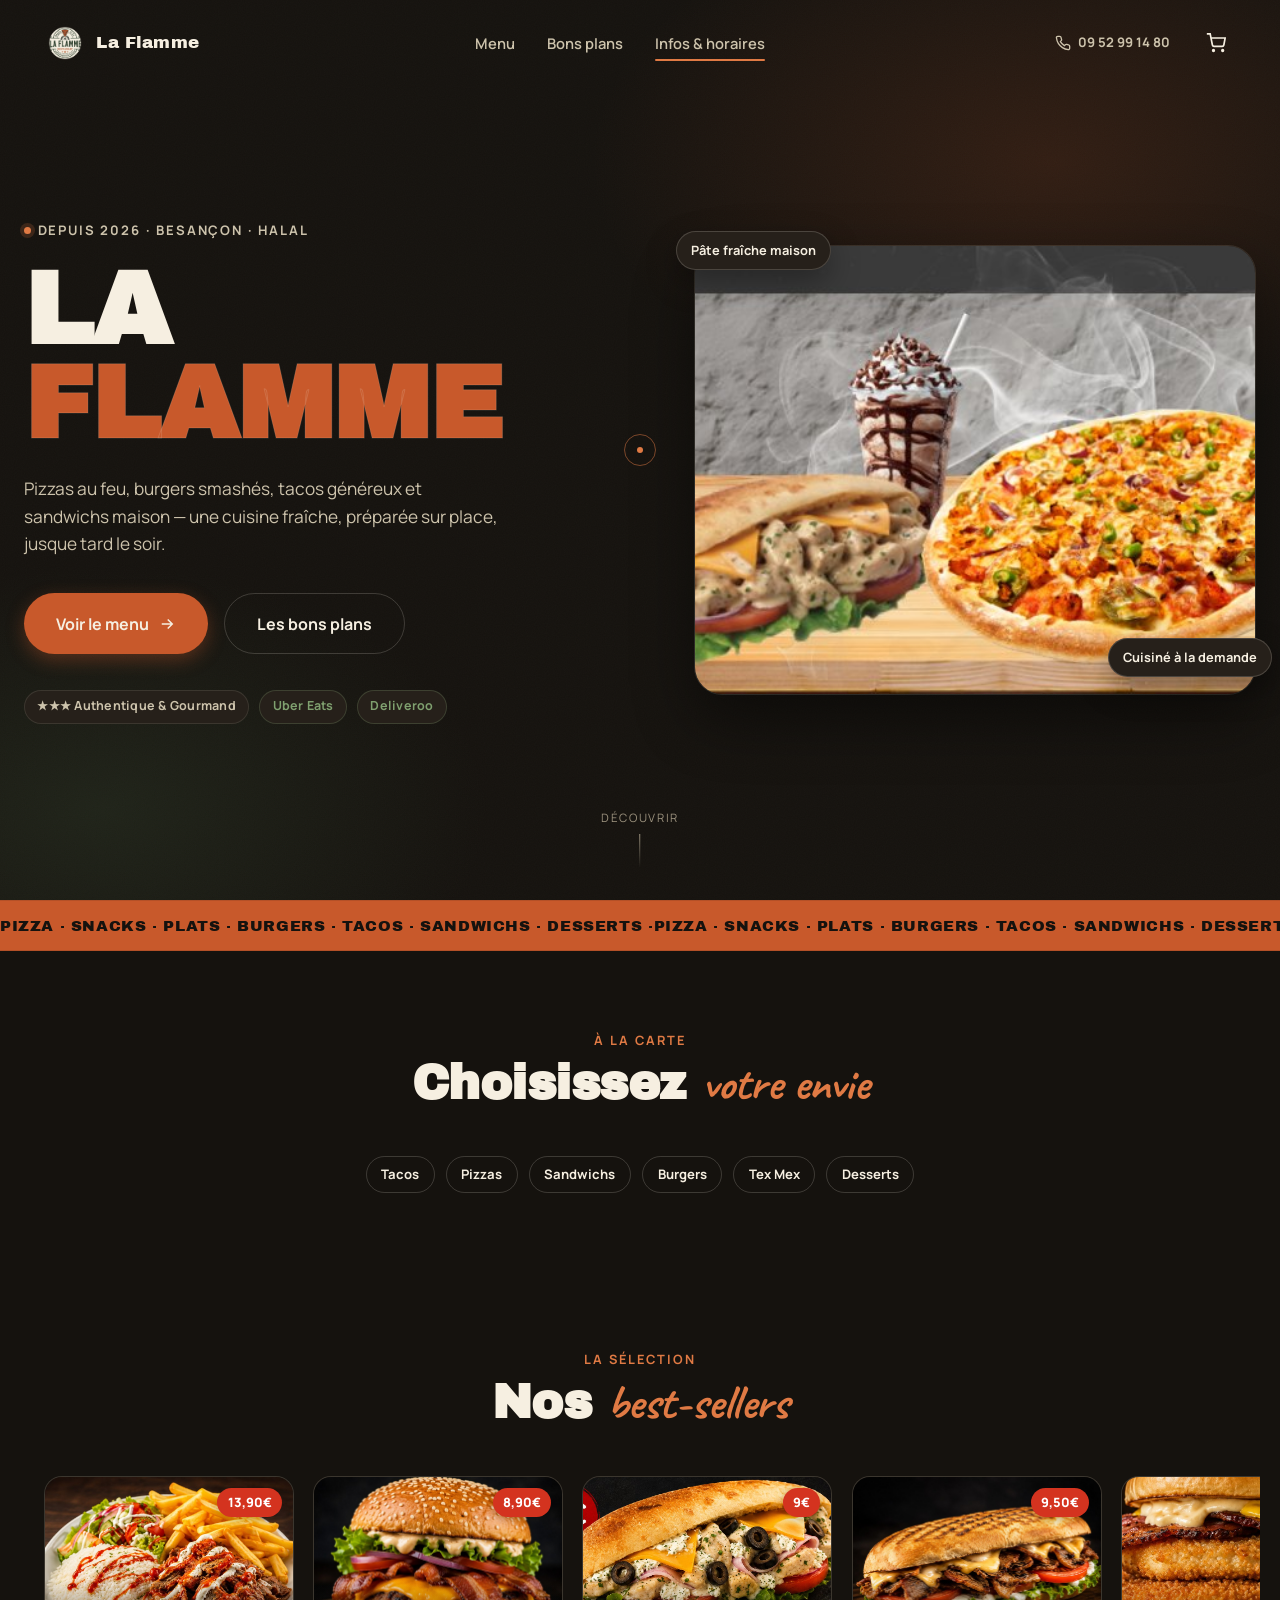
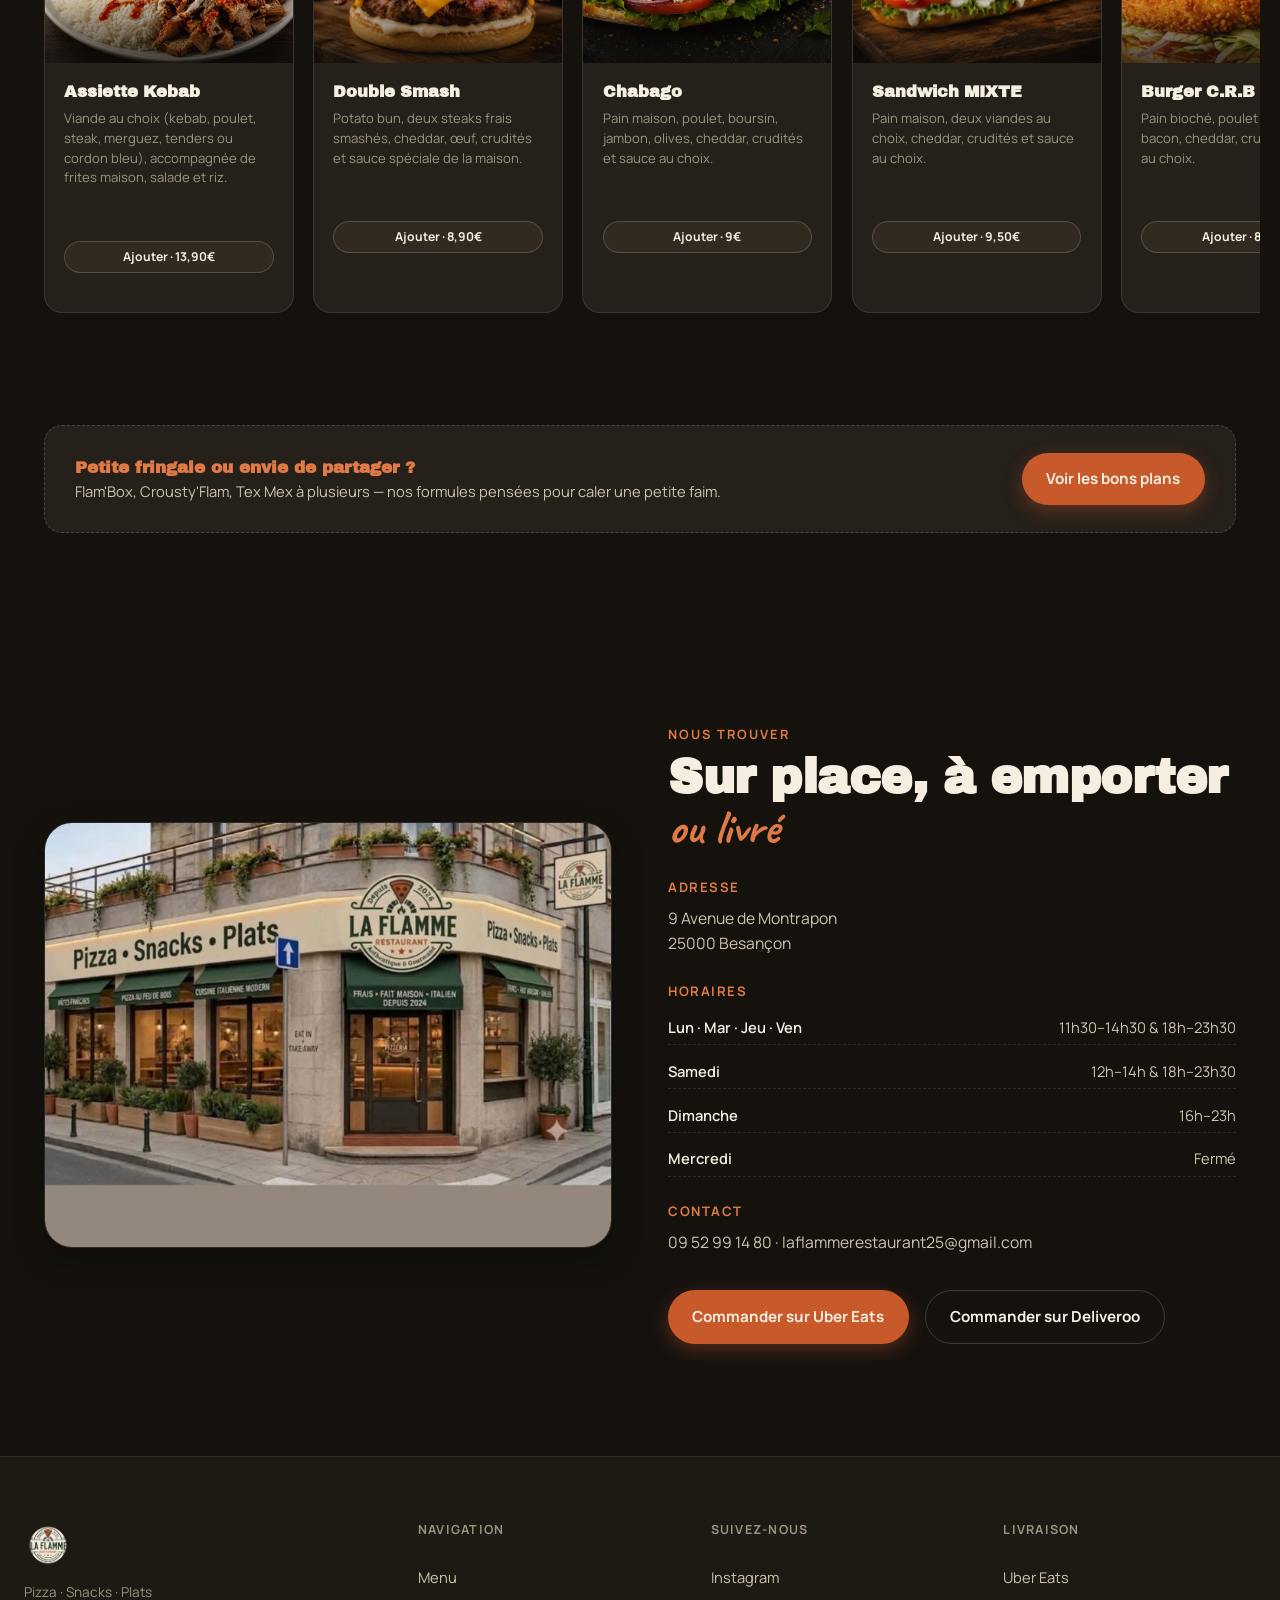
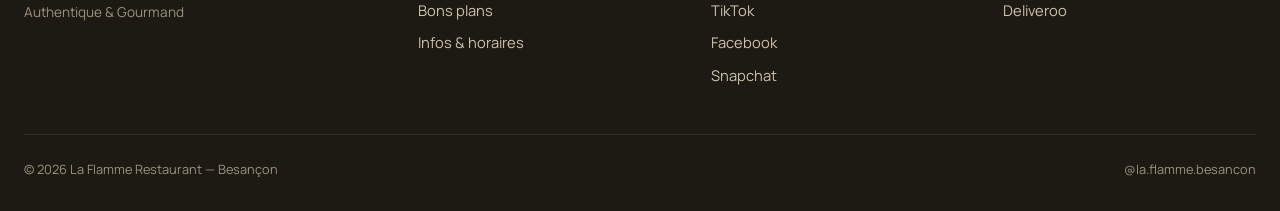
==== index.html @ d3ab9420 "Intègre le fond animé Unicorn Studio dans le Hero Opacité atténuée (16%) en attendant une scène reco" ====
<!DOCTYPE html>
<html lang="fr">
<head>
<meta charset="UTF-8">
<meta name="viewport" content="width=device-width, initial-scale=1">
<title>La Flamme — Pizza, Burgers, Tacos &amp; Sandwichs à Besançon</title>
<meta name="description" content="La Flamme — pizzeria, snack &amp; burgers à Besançon. Fait maison, cuisine fraîche, halal. Commandez sur place, à emporter ou en livraison.">
<link rel="icon" href="assets/img/logo.png">
<link rel="preconnect" href="https://fonts.googleapis.com">
<link rel="preconnect" href="https://fonts.gstatic.com" crossorigin>
<link href="https://fonts.googleapis.com/css2?family=Caveat:wght@600;700&family=Manrope:wght@400;500;600;700;800&family=Archivo+Black&display=swap" rel="stylesheet">
<link rel="stylesheet" href="assets/css/style.css">
</head>
<body>

<a class="skip-link" href="#contenu">Aller au contenu</a>

<header class="nav" id="nav" data-state="top">
  <div class="nav__inner">
    <a href="index.html" class="nav__brand">
      <img src="assets/img/logo.png" alt="La Flamme" class="nav__logo">
      <span class="nav__brand-text">La Flamme</span>
    </a>

    <nav class="nav__links" aria-label="Navigation principale">
      <a href="menu.html" data-nav-link>Menu</a>
      <a href="bons-plans.html" data-nav-link>Bons plans</a>
      <a href="index.html#infos" data-nav-link>Infos &amp; horaires</a>
      <span class="nav__indicator" aria-hidden="true"></span>
    </nav>

    <div class="nav__cta">
      <a href="tel:0952991480" class="btn btn--ghost btn--sm">
        <svg viewBox="0 0 24 24" width="16" height="16" fill="none" stroke="currentColor" stroke-width="2"><path d="M22 16.92v3a2 2 0 0 1-2.18 2 19.79 19.79 0 0 1-8.63-3.07 19.5 19.5 0 0 1-6-6 19.79 19.79 0 0 1-3.07-8.67A2 2 0 0 1 4.11 2h3a2 2 0 0 1 2 1.72c.12.9.36 1.79.7 2.63a2 2 0 0 1-.45 2.11L8.09 9.91a16 16 0 0 0 6 6l1.45-1.27a2 2 0 0 1 2.11-.45c.84.34 1.73.58 2.63.7A2 2 0 0 1 22 16.92z"/></svg>
        09 52 99 14 80
      </a>
      <button type="button" class="nav__cart-btn" id="cartBtn" aria-label="Voir le panier">
        <svg viewBox="0 0 24 24" width="20" height="20" fill="none" stroke="currentColor" stroke-width="2"><circle cx="9" cy="21" r="1"/><circle cx="20" cy="21" r="1"/><path d="M1 1h4l2.68 13.39a2 2 0 0 0 2 1.61h9.72a2 2 0 0 0 2-1.61L23 6H6"/></svg>
        <span class="nav__cart-badge">0</span>
      </button>
    </div>

    <button class="nav__burger" id="burgerBtn" aria-expanded="false" aria-controls="mobileMenu" aria-label="Ouvrir le menu">
      <span></span><span></span><span></span>
    </button>
  </div>
</header>

<div class="mobile-menu" id="mobileMenu" aria-hidden="true">
  <nav aria-label="Navigation mobile">
    <a href="menu.html" data-nav-link data-mobile-index="0">Menu</a>
    <a href="bons-plans.html" data-nav-link data-mobile-index="1">Bons plans</a>
    <a href="index.html#infos" data-nav-link data-mobile-index="2">Infos &amp; horaires</a>
    <a href="tel:0952991480" data-mobile-index="3" class="mobile-menu__cta">Appeler le restaurant</a>
  </nav>
  <div class="mobile-menu__socials" data-mobile-index="4">
    <span>@la.flamme.besancon</span>
  </div>
</div>

<main id="contenu">

<section class="hero" id="top">
  <div class="hero__bg" aria-hidden="true"></div>
  <div class="hero__grain" aria-hidden="true"></div>

  <!-- Generative animated background (Unicorn Studio scene). Loaded and
       initialized from main.js (initUnicornBackground) — the loader is
       skipped entirely under prefers-reduced-motion, in which case this
       stays empty and .hero__bg's static gradient shows through instead. -->
  <div class="hero__embed" id="heroEmbed" aria-hidden="true">
    <div class="hero__embed-scene" data-us-project="YPD5ACUwAGwZTbH9D3Wa"></div>
  </div>

  <div class="hero__inner">
    <div class="hero__copy">
      <p class="hero__eyebrow" data-hero="1">
        <span class="dot"></span> Depuis 2026 · Besançon · Halal
      </p>

      <h1 class="hero__title" data-hero="2">
        <span class="hero__title-line">LA</span>
        <span class="hero__title-line hero__title-line--accent">FLAMME</span>
      </h1>

      <p class="hero__subtitle" data-hero="3">
        Pizzas au feu, burgers smashés, tacos généreux et sandwichs maison —
        une cuisine fraîche, préparée sur place, jusque tard le soir.
      </p>

      <div class="hero__actions" data-hero="4">
        <a href="menu.html" class="btn btn--primary btn--lg">
          Voir le menu
          <svg viewBox="0 0 24 24" width="18" height="18" fill="none" stroke="currentColor" stroke-width="2"><path d="M5 12h14M13 6l6 6-6 6"/></svg>
        </a>
        <a href="bons-plans.html" class="btn btn--outline btn--lg">Les bons plans</a>
      </div>

      <div class="hero__badges" data-hero="5">
        <span class="badge">★★★ Authentique &amp; Gourmand</span>
        <span class="badge badge--platform">Uber&nbsp;Eats</span>
        <span class="badge badge--platform">Deliveroo</span>
      </div>
    </div>

    <div class="hero__visual" data-hero="6">
      <div class="hero__visual-frame">
        <img src="assets/img/hero_spread.jpg" alt="Assortiment La Flamme : pizza, sandwich pain maison et milkshake" loading="eager">
      </div>
      <div class="hero__visual-tag hero__visual-tag--1">Pâte fraîche maison</div>
      <div class="hero__visual-tag hero__visual-tag--2">Cuisiné à la demande</div>
    </div>
  </div>

  <div class="hero__scroll-cue" aria-hidden="true">
    <span>Découvrir</span>
    <div class="hero__scroll-line"></div>
  </div>
</section>

<div class="marquee" aria-hidden="true">
  <div class="marquee__track">
    <span>PIZZA · SNACKS · PLATS · BURGERS · TACOS · SANDWICHS · DESSERTS · </span>
    <span>PIZZA · SNACKS · PLATS · BURGERS · TACOS · SANDWICHS · DESSERTS · </span>
  </div>
</div>

<!-- Category shortcuts — deep-link straight into a menu.html tab -->
<section class="menu" style="padding-top:5rem; padding-bottom:1rem;">
  <div class="section-head reveal">
    <p class="section-eyebrow">À la carte</p>
    <h2 class="section-title">Choisissez <span class="script">votre envie</span></h2>
  </div>
  <div class="tabs reveal" style="justify-content:center; background:transparent; border:none; padding:0; gap:.7rem; flex-wrap:wrap;">
    <a href="menu.html#tacos" class="btn btn--outline btn--sm">Tacos</a>
    <a href="menu.html#pizzas" class="btn btn--outline btn--sm">Pizzas</a>
    <a href="menu.html#sandwichs" class="btn btn--outline btn--sm">Sandwichs</a>
    <a href="menu.html#burgers" class="btn btn--outline btn--sm">Burgers</a>
    <a href="menu.html#texmex" class="btn btn--outline btn--sm">Tex Mex</a>
    <a href="menu.html#desserts" class="btn btn--outline btn--sm">Desserts</a>
  </div>
</section>

<!-- Best-sellers — infinite carousel, real scrollable strip on touch/reduced-motion -->
<section class="best" id="populaires">
  <div class="section-head reveal">
    <p class="section-eyebrow">La sélection</p>
    <h2 class="section-title">Nos <span class="script">best-sellers</span></h2>
  </div>

  <div class="carousel reveal">
    <div class="carousel__track" id="carouselTrack"></div>
  </div>
</section>

<!-- Bons plans teaser -->
<section class="best" style="padding-top:1rem;">
  <div class="info-card reveal" style="max-width:1240px; margin:0 auto; flex-direction:row; align-items:center; justify-content:space-between; gap:1.5rem; flex-wrap:wrap;">
    <div>
      <h3>Petite fringale ou envie de partager ?</h3>
      <p>Flam'Box, Crousty'Flam, Tex Mex à plusieurs — nos formules pensées pour caler une petite faim.</p>
    </div>
    <a href="bons-plans.html" class="btn btn--primary">Voir les bons plans</a>
  </div>
</section>

<section class="infos" id="infos">
  <div class="infos__grid">
    <div class="infos__photo reveal">
      <img src="assets/img/storefront.jpg" alt="Façade du restaurant La Flamme, 9 avenue de Montrapon à Besançon" loading="lazy">
    </div>

    <div class="infos__content reveal">
      <p class="section-eyebrow">Nous trouver</p>
      <h2 class="section-title">Sur place, à emporter <span class="script">ou livré</span></h2>

      <div class="infos__block">
        <h3>Adresse</h3>
        <p>9 Avenue de Montrapon<br>25000 Besançon</p>
      </div>

      <div class="infos__block">
        <h3>Horaires</h3>
        <ul class="hours">
          <li><span>Lun · Mar · Jeu · Ven</span><span>11h30–14h30 &amp; 18h–23h30</span></li>
          <li><span>Samedi</span><span>12h–14h &amp; 18h–23h30</span></li>
          <li><span>Dimanche</span><span>16h–23h</span></li>
          <li><span>Mercredi</span><span>Fermé</span></li>
        </ul>
      </div>

      <div class="infos__block">
        <h3>Contact</h3>
        <p><a href="tel:0952991480">09 52 99 14 80</a> · <a href="mailto:laflammerestaurant25@gmail.com">laflammerestaurant25@gmail.com</a></p>
      </div>

      <div class="infos__actions">
        <a href="#" class="btn btn--primary">Commander sur Uber&nbsp;Eats</a>
        <a href="#" class="btn btn--outline">Commander sur Deliveroo</a>
      </div>
    </div>
  </div>
</section>

</main>

<div class="detail" id="detail" aria-hidden="true" role="dialog" aria-modal="true" aria-labelledby="detailTitle">
  <div class="detail__scrim" id="detailScrim"></div>
  <div class="detail__panel" id="detailPanel">
    <button class="detail__close" id="detailClose" aria-label="Fermer">
      <svg viewBox="0 0 24 24" width="20" height="20" fill="none" stroke="currentColor" stroke-width="2"><path d="M18 6 6 18M6 6l12 12"/></svg>
    </button>
    <div class="detail__media">
      <img id="detailImg" src="" alt="">
    </div>
    <div class="detail__body">
      <p class="detail__eyebrow" id="detailEyebrow">La Flamme</p>
      <h3 class="detail__title" id="detailTitle"></h3>
      <p class="detail__desc" id="detailDesc"></p>
      <div class="detail__footer">
        <span class="detail__price" id="detailPrice"></span>
        <button type="button" class="btn btn--primary" id="detailCta" data-add-item>Ajouter au panier</button>
      </div>
    </div>
  </div>
</div>

<div class="cart" id="cart" aria-hidden="true" role="dialog" aria-modal="true" aria-labelledby="cartTitle">
  <div class="cart__scrim" id="cartScrim"></div>
  <div class="cart__panel">
    <div class="cart__head">
      <h2 class="cart__title" id="cartTitle">Votre panier</h2>
      <button type="button" class="cart__close" id="cartClose" aria-label="Fermer le panier">
        <svg viewBox="0 0 24 24" width="18" height="18" fill="none" stroke="currentColor" stroke-width="2"><path d="M18 6 6 18M6 6l12 12"/></svg>
      </button>
    </div>
    <div class="cart__items" id="cartItems"></div>
    <div class="cart__foot">
      <div class="cart__total">
        <span class="cart__total-label">Total</span>
        <span class="cart__total-value" id="cartTotal">0€</span>
      </div>
      <div class="cart__actions">
        <a href="#" class="btn btn--primary" id="cartWhatsapp" target="_blank" rel="noopener">
          <svg viewBox="0 0 24 24" width="18" height="18" fill="currentColor"><path d="M12.04 2c-5.46 0-9.9 4.44-9.9 9.9 0 1.75.46 3.45 1.32 4.95L2 22l5.29-1.39a9.9 9.9 0 0 0 4.75 1.21h.01c5.46 0 9.9-4.44 9.9-9.9 0-2.64-1.03-5.13-2.9-6.99A9.82 9.82 0 0 0 12.04 2m0 1.67c2.29 0 4.44.89 6.06 2.51a8.52 8.52 0 0 1 2.5 6.06c0 4.72-3.84 8.56-8.56 8.56a8.5 8.5 0 0 1-4.32-1.18l-.31-.18-3.15.83.84-3.07-.2-.32a8.46 8.46 0 0 1-1.3-4.53c0-4.72 3.85-8.56 8.56-8.56"/></svg>
          Commander sur WhatsApp
        </a>
        <a href="#" class="btn btn--outline" id="cartEmail">Commander par e-mail</a>
      </div>
      <p class="cart__hint">Le paiement se fait sur place, à emporter ou à la livraison — cette commande est une pré-réservation, confirmée par le restaurant.</p>
    </div>
  </div>
</div>

<footer class="footer">
  <div class="footer__inner">
    <div class="footer__brand">
      <img src="assets/img/logo.png" alt="La Flamme">
      <p>Pizza · Snacks · Plats<br>Authentique &amp; Gourmand</p>
    </div>

    <div class="footer__col">
      <h4>Navigation</h4>
      <a href="menu.html">Menu</a>
      <a href="bons-plans.html">Bons plans</a>
      <a href="index.html#infos">Infos &amp; horaires</a>
    </div>

    <div class="footer__col">
      <h4>Suivez-nous</h4>
      <a href="#">Instagram</a>
      <a href="#">TikTok</a>
      <a href="#">Facebook</a>
      <a href="#">Snapchat</a>
    </div>

    <div class="footer__col">
      <h4>Livraison</h4>
      <a href="#">Uber Eats</a>
      <a href="#">Deliveroo</a>
    </div>
  </div>
  <div class="footer__bottom">
    <span>© 2026 La Flamme Restaurant — Besançon</span>
    <span>@la.flamme.besancon</span>
  </div>
</footer>

<script src="assets/js/main.js"></script>
</body>
</html>
---- assets/css/style.css ----
/* ==========================================================================
   LA FLAMME — Design & Motion System
   --------------------------------------------------------------------------
   Motion architecture (see also main.js):

   Levels:
     --dur-micro     150–250ms  micro-interactions (hover, tap, toggles)
     --dur-ui        300–600ms  interface transitions (tabs, nav, cards)
     --dur-narrative 600–1200ms narrative/entrance animations (hero, detail)

   Easings:
     --ease-out       natural deceleration — things arriving, opening, growing
     --ease-in-out     symmetric — things moving between two visible states
     --ease-standard   default UI easing (Material-style) for small state swaps

   All durations collapse to ~0 under prefers-reduced-motion via the
   custom-property override below, so every transition/animation in this
   file automatically respects the user's preference without duplicate rules.
   ========================================================================== */

:root {
  /* ---- Color tokens (sampled from the La Flamme logo & menu boards) ---- */
  --ink: #15120e;
  --surface: #1d1913;
  --surface-2: #26201a;
  --surface-3: #322a21;
  --line: rgba(245, 239, 225, .10);
  --line-strong: rgba(245, 239, 225, .18);

  --cream: #f6efe1;
  --cream-dim: #cdc3ac;
  --cream-mute: #9c927e;

  --green-900: #1c2a1c;
  --green-700: #2b3e2b;
  --green-500: #44603f;
  --green-300: #7fa06f;

  --terracotta: #c8592b;
  --terracotta-light: #e07a44;
  --red: #d4331f;

  --shadow-1: 0 2px 10px rgba(0,0,0,.25);
  --shadow-2: 0 12px 30px rgba(0,0,0,.35);
  --shadow-3: 0 24px 60px rgba(0,0,0,.45);

  /* ---- Motion tokens ---- */
  --ease-out: cubic-bezier(.16,1,.3,1);
  --ease-in-out: cubic-bezier(.65,0,.35,1);
  --ease-standard: cubic-bezier(.4,0,.2,1);

  --dur-micro: 180ms;
  --dur-micro-2: 240ms;
  --dur-ui: 420ms;
  --dur-ui-2: 560ms;
  --dur-narrative: 900ms;
  --dur-narrative-2: 1100ms;

  --radius-s: 10px;
  --radius-m: 18px;
  --radius-l: 28px;
}

@media (prefers-reduced-motion: reduce) {
  :root {
    --dur-micro: 1ms;
    --dur-micro-2: 1ms;
    --dur-ui: 1ms;
    --dur-ui-2: 1ms;
    --dur-narrative: 1ms;
    --dur-narrative-2: 1ms;
  }
}

/* ---------------------------------------------------------------------- */
/* Reset                                                                   */
/* ---------------------------------------------------------------------- */
*, *::before, *::after { box-sizing: border-box; }
html { scroll-behavior: smooth; }
@media (prefers-reduced-motion: reduce) { html { scroll-behavior: auto; } }

body {
  margin: 0;
  background: var(--ink);
  color: var(--cream);
  font-family: 'Manrope', -apple-system, BlinkMacSystemFont, 'Segoe UI', sans-serif;
  font-size: 16px;
  line-height: 1.5;
  -webkit-font-smoothing: antialiased;
  overflow-x: hidden;
}

img { max-width: 100%; display: block; }
a { color: inherit; text-decoration: none; }
button { font: inherit; color: inherit; background: none; border: none; cursor: pointer; }
ul { margin: 0; padding: 0; list-style: none; }
h1, h2, h3, h4, p { margin: 0; }

.script {
  font-family: 'Caveat', cursive;
  font-weight: 700;
  color: var(--terracotta-light);
}

.skip-link {
  position: absolute; left: -999px; top: 0; z-index: 999;
  background: var(--cream); color: var(--ink); padding: .8em 1.2em; border-radius: 0 0 8px 0;
}
.skip-link:focus { left: 0; }

:focus-visible { outline: 2px solid var(--terracotta-light); outline-offset: 3px; }

.section-eyebrow {
  font-size: .8rem;
  letter-spacing: .16em;
  text-transform: uppercase;
  color: var(--terracotta-light);
  font-weight: 700;
  margin-bottom: .6em;
}
.section-title {
  font-family: 'Archivo Black', sans-serif;
  font-size: clamp(1.9rem, 4vw, 3rem);
  line-height: 1.05;
  letter-spacing: -.01em;
  color: var(--cream);
}
.section-head { max-width: 640px; margin: 0 auto 3rem; text-align: center; }

/* ---------------------------------------------------------------------- */
/* Buttons — every interactive control gives immediate visual feedback    */
/* ---------------------------------------------------------------------- */
.btn {
  display: inline-flex; align-items: center; justify-content: center; gap: .55em;
  padding: .95em 1.6em;
  border-radius: 999px;
  font-weight: 700;
  font-size: .95rem;
  white-space: nowrap;
  transition: transform var(--dur-micro) var(--ease-out),
              box-shadow var(--dur-micro) var(--ease-out),
              background-color var(--dur-micro) var(--ease-standard),
              border-color var(--dur-micro) var(--ease-standard);
}
/* will-change only while a button is actually being interacted with —
   not permanently on every button at rest (motion-system.md §10/perf). */
.btn:hover, .btn:active, .btn:focus-visible { will-change: transform; }
.btn svg { transition: transform var(--dur-micro) var(--ease-out); }
.btn--primary {
  background: var(--terracotta);
  color: var(--cream);
  box-shadow: 0 6px 18px rgba(200,89,43,.35);
}
.btn--primary:hover { background: var(--terracotta-light); transform: translateY(-2px); box-shadow: 0 10px 26px rgba(200,89,43,.45); }
.btn--primary:hover svg { transform: translateX(3px); }
.btn--primary:active { transform: translateY(0) scale(.97); transition-duration: 80ms; }

.btn--outline {
  background: transparent;
  color: var(--cream);
  border: 1.5px solid var(--line-strong);
}
.btn--outline:hover { border-color: var(--cream-dim); transform: translateY(-2px); background: rgba(245,239,225,.04); }
.btn--outline:active { transform: translateY(0) scale(.97); transition-duration: 80ms; }

.btn--ghost { background: transparent; color: var(--cream-dim); }
.btn--ghost:hover { color: var(--cream); }

.btn--lg { padding: 1.1em 2em; font-size: 1rem; }
.btn--sm { padding: .6em 1.1em; font-size: .82rem; }

/* ---------------------------------------------------------------------- */
/* NAV                                                                     */
/* ---------------------------------------------------------------------- */
.nav {
  position: fixed; inset: 0 0 auto 0; z-index: 100;
  padding: 1.35rem 0;
  transition: padding var(--dur-ui) var(--ease-out),
              background-color var(--dur-ui) var(--ease-standard),
              box-shadow var(--dur-ui) var(--ease-standard),
              border-color var(--dur-ui) var(--ease-standard);
  border-bottom: 1px solid transparent;
}
.nav[data-state="scrolled"] {
  padding: .8rem 0;
  background: rgba(21,18,14,.78);
  backdrop-filter: blur(14px) saturate(140%);
  -webkit-backdrop-filter: blur(14px) saturate(140%);
  box-shadow: var(--shadow-1);
  border-color: var(--line);
}
.nav__inner {
  max-width: 1240px; margin: 0 auto; padding: 0 1.5rem;
  display: flex; align-items: center; justify-content: space-between; gap: 1.5rem;
}
.nav__brand { display: flex; align-items: center; gap: .65rem; }
.nav__logo {
  width: 42px; height: 42px; border-radius: 50%;
  transition: width var(--dur-ui) var(--ease-out), height var(--dur-ui) var(--ease-out), transform var(--dur-micro) var(--ease-out);
}
.nav[data-state="scrolled"] .nav__logo { width: 34px; height: 34px; }
.nav__brand:hover .nav__logo { transform: rotate(-8deg) scale(1.05); }
.nav__brand-text {
  font-family: 'Archivo Black', sans-serif;
  font-size: 1.05rem;
  letter-spacing: .01em;
}

.nav__links {
  display: flex; align-items: center; gap: 2rem;
  position: relative;
  margin: 0 auto;
}
.nav__links a {
  font-size: .92rem; font-weight: 600; color: var(--cream-dim);
  position: relative; padding: .3rem 0;
  transition: color var(--dur-micro) var(--ease-standard);
}
.nav__links a:hover { color: var(--cream); }
.nav__links a::after {
  content: ""; position: absolute; left: 0; right: 0; bottom: -2px; height: 2px;
  background: var(--terracotta-light);
  transform: scaleX(0); transform-origin: left;
  transition: transform var(--dur-micro-2) var(--ease-out);
}
.nav__links a:hover::after { transform: scaleX(1); }
.nav__links a.is-active { color: var(--cream); }
/* The active link's own hover underline is redundant once the sliding
   indicator below is sitting under it — avoid the double-line. */
.nav__links a.is-active::after { content: none; }

/* Sliding indicator — same mechanism as .tabs__indicator (moveIndicator
   in main.js), so the two navigation systems share one motion language
   (motion-system.md §1.4/§8: continuity between elements of the same
   "space"). Starts hidden: it only appears once a section is actually
   active, never as a stray mark at rest. */
.nav__indicator {
  position: absolute; left: 0; bottom: -3px; height: 2px;
  background: var(--terracotta-light);
  border-radius: 2px;
  opacity: 0;
  transition: transform var(--dur-ui) var(--ease-out),
              width var(--dur-ui) var(--ease-out),
              opacity var(--dur-micro) var(--ease-standard);
  will-change: transform, width;
}
.nav__indicator.is-visible { opacity: 1; }

.nav__cta { display: flex; align-items: center; gap: .7rem; }

.nav__burger {
  display: none;
  width: 40px; height: 40px; position: relative;
  flex-direction: column; align-items: center; justify-content: center; gap: 5px;
}
.nav__burger span {
  width: 22px; height: 2px; background: var(--cream); border-radius: 2px;
  transition: transform var(--dur-ui) var(--ease-in-out), opacity var(--dur-micro) var(--ease-standard), width var(--dur-micro) var(--ease-standard);
}
.nav__burger[aria-expanded="true"] span:nth-child(1) { transform: translateY(7px) rotate(45deg); }
.nav__burger[aria-expanded="true"] span:nth-child(2) { opacity: 0; }
.nav__burger[aria-expanded="true"] span:nth-child(3) { transform: translateY(-7px) rotate(-45deg); }

.mobile-menu {
  position: fixed; inset: 0; z-index: 99;
  background: var(--ink);
  display: flex; flex-direction: column; justify-content: center; gap: 2.4rem;
  padding: 2rem 2rem 4rem;
  opacity: 0; visibility: hidden;
  transition: opacity var(--dur-ui-2) var(--ease-standard), visibility 0s linear var(--dur-ui-2);
}
.mobile-menu.is-open {
  opacity: 1; visibility: visible;
  transition: opacity var(--dur-ui-2) var(--ease-standard), visibility 0s;
}
.mobile-menu nav { display: flex; flex-direction: column; gap: 1.6rem; }
.mobile-menu a {
  font-family: 'Archivo Black', sans-serif;
  font-size: 2.1rem;
  color: var(--cream);
  opacity: 0; transform: translateY(18px);
  transition: opacity var(--dur-ui) var(--ease-out), transform var(--dur-ui) var(--ease-out);
}
.mobile-menu.is-open a { opacity: 1; transform: translateY(0); }
.mobile-menu__cta { color: var(--terracotta-light) !important; }
.mobile-menu__socials {
  color: var(--cream-mute); letter-spacing: .1em; text-transform: uppercase; font-size: .8rem;
  opacity: 0; transform: translateY(18px);
  transition: opacity var(--dur-ui) var(--ease-out), transform var(--dur-ui) var(--ease-out);
}
.mobile-menu.is-open .mobile-menu__socials { opacity: 1; transform: translateY(0); }

/* ---------------------------------------------------------------------- */
/* HERO                                                                    */
/* ---------------------------------------------------------------------- */
.hero {
  position: relative;
  min-height: 100svh;
  display: flex; flex-direction: column; justify-content: center;
  padding: 7.5rem 1.5rem 5rem;
  overflow: hidden;
}
.hero__bg {
  position: absolute; inset: 0; z-index: -2;
  background:
    radial-gradient(60% 50% at 82% 18%, rgba(200,89,43,.16), transparent 60%),
    radial-gradient(50% 45% at 8% 90%, rgba(68,96,63,.22), transparent 60%),
    var(--ink);
}
.hero__grain {
  position: absolute; inset: 0; z-index: -1; pointer-events: none; opacity: .5;
  background-image: url("data:image/svg+xml,%3Csvg xmlns='http://www.w3.org/2000/svg' width='120' height='120'%3E%3Cfilter id='n'%3E%3CfeTurbulence type='fractalNoise' baseFrequency='0.9' numOctaves='2' stitchTiles='stitch'/%3E%3C/filter%3E%3Crect width='100%25' height='100%25' filter='url(%23n)' opacity='0.05'/%3E%3C/svg%3E");
}

.hero__inner {
  max-width: 1240px; margin: 0 auto; width: 100%;
  display: grid; grid-template-columns: 1.05fr .95fr; gap: 3rem;
  align-items: center;
}

/* Hero entrance choreography — hidden state.
   JS toggles [data-hero-play] on .hero which reveals items 1→6 in
   sequence via transition-delay, each using --ease-out (natural
   deceleration) so nothing overshoots or feels mechanical.
   Each element transitions fast (--dur-ui) — the cinematic read comes
   from the ~90-120ms stagger between delays, not from slow individual
   transitions (motion-system.md §14.1: rapid elements, tight cascade). */
[data-hero] {
  opacity: 0;
  transform: translateY(22px);
  transition: opacity var(--dur-ui) var(--ease-out),
              transform var(--dur-ui) var(--ease-out);
}
.hero[data-hero-play] [data-hero="1"] { transition-delay: 0ms; }
.hero[data-hero-play] [data-hero="2"] { transition-delay: 90ms; }
.hero[data-hero-play] [data-hero="3"] { transition-delay: 190ms; }
.hero[data-hero-play] [data-hero="4"] { transition-delay: 280ms; }
.hero[data-hero-play] [data-hero="5"] { transition-delay: 360ms; }
.hero[data-hero-play] [data-hero="6"] {
  transition-delay: 130ms;
  transform: translateY(22px) scale(.97);
  transition-property: opacity, transform;
  transition-duration: var(--dur-ui-2);
}
.hero[data-hero-play] [data-hero] { opacity: 1; transform: translateY(0); }
.hero[data-hero-play] [data-hero="6"] { transform: translateY(0) scale(1); }

.hero__eyebrow {
  display: inline-flex; align-items: center; gap: .5em;
  font-size: .82rem; letter-spacing: .14em; text-transform: uppercase;
  color: var(--cream-dim); font-weight: 700;
  margin-bottom: 1.4rem;
}
.hero__eyebrow .dot {
  width: 7px; height: 7px; border-radius: 50%; background: var(--terracotta-light);
  box-shadow: 0 0 0 4px rgba(224,122,68,.18);
}

.hero__title {
  font-family: 'Archivo Black', sans-serif;
  font-size: clamp(3.4rem, 9vw, 6.4rem);
  line-height: .92;
  letter-spacing: -.01em;
  margin-bottom: 1.5rem;
}
.hero__title-line { display: block; color: var(--cream); }
.hero__title-line--accent { color: var(--terracotta); -webkit-text-stroke: 1px rgba(246,239,225,.15); }

.hero__subtitle {
  max-width: 480px; font-size: 1.08rem; line-height: 1.6;
  color: var(--cream-dim); margin-bottom: 2.2rem;
}

.hero__actions { display: flex; flex-wrap: wrap; gap: 1rem; margin-bottom: 2.2rem; }

.hero__badges { display: flex; flex-wrap: wrap; gap: .6rem; }
.badge {
  font-size: .78rem; font-weight: 700; letter-spacing: .02em;
  padding: .55em 1em; border-radius: 999px;
  background: var(--surface-2); border: 1px solid var(--line);
  color: var(--cream-dim);
}
.badge--platform { color: var(--green-300); border-color: rgba(127,160,111,.25); }

.hero__visual { position: relative; }
.hero__visual-frame {
  border-radius: var(--radius-l);
  overflow: hidden;
  aspect-ratio: 5/4;
  box-shadow: var(--shadow-3);
  border: 1px solid var(--line);
  /* Transform is written per-frame by initHeroScrollDepth() (main.js) as the
     user scrolls the hero out of view — a recede/depth cue, not a state
     transition, so intentionally no `transition` here (would fight the
     1:1 scroll scrubbing). Desktop only; see the matchMedia gate in JS. */
  will-change: transform;
}
.hero__visual-frame img { width: 100%; height: 100%; object-fit: cover; object-position: center 40%; }

.hero__visual-tag {
  position: absolute;
  background: var(--surface-2);
  border: 1px solid var(--line-strong);
  color: var(--cream);
  font-size: .8rem; font-weight: 700;
  padding: .7em 1.1em; border-radius: 999px;
  box-shadow: var(--shadow-2);
  backdrop-filter: blur(8px);
}
.hero__visual-tag--1 { top: -14px; left: -18px; }
.hero__visual-tag--2 { bottom: 18px; right: -16px; }

.hero__scroll-cue {
  position: absolute; left: 50%; bottom: 2rem; transform: translateX(-50%);
  display: flex; flex-direction: column; align-items: center; gap: .5rem;
  color: var(--cream-mute); font-size: .72rem; letter-spacing: .14em; text-transform: uppercase;
  opacity: 0; animation: fadeIn var(--dur-narrative) var(--ease-out) 1.1s forwards;
}
.hero__scroll-line { width: 1px; height: 34px; background: linear-gradient(var(--cream-mute), transparent); position: relative; overflow: hidden; }
.hero__scroll-line::after {
  content: ""; position: absolute; left: 0; top: -100%; width: 100%; height: 100%;
  background: var(--terracotta-light);
  animation: scrollCue 1.8s var(--ease-in-out) infinite;
}
@keyframes scrollCue { 0% { top: -100%; } 60% { top: 100%; } 100% { top: 100%; } }
@keyframes fadeIn { to { opacity: 1; } }
@media (prefers-reduced-motion: reduce) {
  .hero__scroll-line::after { animation: none; top: 30%; }
}

/* ---------------------------------------------------------------------- */
/* Marquee                                                                 */
/* ---------------------------------------------------------------------- */
.marquee {
  background: var(--terracotta); color: var(--ink);
  overflow: hidden; white-space: nowrap;
  padding: .75rem 0;
  border-top: 1px solid rgba(0,0,0,.1); border-bottom: 1px solid rgba(0,0,0,.1);
}
.marquee__track {
  display: inline-flex;
  animation: marquee 22s linear infinite;
}
.marquee__track span {
  font-family: 'Archivo Black', sans-serif;
  font-size: .95rem; letter-spacing: .04em;
  padding-right: 0;
}
@keyframes marquee { from { transform: translateX(0); } to { transform: translateX(-50%); } }
@media (prefers-reduced-motion: reduce) {
  .marquee__track { animation-duration: 60s; }
}

/* ---------------------------------------------------------------------- */
/* Scroll reveal — sections surface progressively, reinforcing hierarchy  */
/* ---------------------------------------------------------------------- */
.reveal {
  opacity: 0; transform: translateY(28px);
  transition: opacity var(--dur-narrative) var(--ease-out), transform var(--dur-narrative) var(--ease-out);
}
.reveal.is-visible { opacity: 1; transform: translateY(0); }

.reveal-child { opacity: 0; transform: translateY(20px); transition: opacity var(--dur-ui-2) var(--ease-out), transform var(--dur-ui-2) var(--ease-out); }
.reveal-child.is-visible { opacity: 1; transform: translateY(0); }

/* ---------------------------------------------------------------------- */
/* MENU / TABS                                                            */
/* ---------------------------------------------------------------------- */
.menu { max-width: 1000px; margin: 0 auto; padding: 7rem 1.5rem 2rem; }

.tabs {
  position: relative;
  display: flex; flex-wrap: wrap; gap: .4rem;
  background: var(--surface-2);
  border: 1px solid var(--line);
  padding: .4rem; border-radius: 999px;
  margin-bottom: 2.8rem;
  justify-content: center;
}
.tabs__btn {
  position: relative; z-index: 2;
  padding: .7em 1.3em;
  border-radius: 999px;
  font-size: .86rem; font-weight: 700;
  color: var(--cream-dim);
  transition: color var(--dur-ui) var(--ease-standard);
}
.tabs__btn.is-active { color: var(--ink); }
.tabs__btn:hover:not(.is-active) { color: var(--cream); }
.tabs__indicator {
  /* top/left anchored at 0 — width/height/position all come from JS
     (moveIndicator), which reads the active button's real offsetLeft/
     offsetTop/offsetWidth/offsetHeight. That's what keeps this correct
     when the tabs wrap onto two lines on narrow screens: a fixed
     percentage height (relative to a now-taller wrapped container) would
     stretch across both rows instead of fitting the one active button. */
  position: absolute; z-index: 1; top: 0; left: 0;
  background: var(--terracotta-light);
  border-radius: 999px;
  transition: transform var(--dur-ui) var(--ease-out), width var(--dur-ui) var(--ease-out), height var(--dur-ui) var(--ease-out);
  will-change: transform, width, height;
}

.tab-panel {
  animation: panelIn var(--dur-ui-2) var(--ease-out);
}
@keyframes panelIn {
  from { opacity: 0; transform: translateY(10px); }
  to { opacity: 1; transform: translateY(0); }
}
@media (prefers-reduced-motion: reduce) {
  .tab-panel { animation: none; }
}

.menu-note--lead { font-size: 1.02rem; color: var(--cream); margin-bottom: 1.4rem; }
.menu-note { color: var(--cream-mute); font-size: .88rem; line-height: 1.7; margin-top: 1.2rem; }
.menu-note strong { color: var(--cream-dim); }

.menu-list { display: flex; flex-direction: column; }
.menu-list__row {
  display: flex; align-items: baseline; justify-content: space-between; gap: 1rem;
  padding: 1rem 0.2rem;
  border-bottom: 1px dashed var(--line);
  transition: padding-left var(--dur-micro-2) var(--ease-out), background-color var(--dur-micro-2) var(--ease-standard);
}
.menu-list__row:hover { padding-left: .6rem; background: rgba(245,239,225,.03); }
.menu-list__row--sizes { align-items: center; }
.menu-list__name { font-weight: 700; font-size: 1.02rem; color: var(--cream); }
.menu-list__name em { font-style: normal; color: var(--cream-mute); font-weight: 500; font-size: .88rem; display: block; margin-top: .15rem; }
.menu-list__price { font-weight: 800; color: var(--terracotta-light); white-space: nowrap; font-size: 1.02rem; }

.menu-list--compact .menu-list__row { padding: .7rem 0; }
.menu-list--compact .menu-list__name { font-size: .92rem; }
.menu-cols { display: grid; grid-template-columns: 1fr 1fr; gap: 3rem; }
.menu-cols__title { font-family: 'Archivo Black', sans-serif; font-size: 1rem; color: var(--terracotta-light); margin-bottom: .6rem; }

.menu-list--grid { display: grid; grid-template-columns: repeat(2, 1fr); gap: 1.2rem 2rem; }
.menu-list__group { padding: 1.1rem 1.3rem; background: var(--surface-2); border: 1px solid var(--line); border-radius: var(--radius-s); display: flex; flex-direction: column; gap: .7rem; }
.menu-list__group .menu-list__name { font-size: .96rem; }
.menu-list__group .menu-list__price { font-size: .82rem; color: var(--cream-mute); font-weight: 600; }
.menu-list__sizes { display: flex; flex-wrap: wrap; gap: .5rem; }
.add-btn--size { font-size: .74rem; padding: .45em .85em; }

/* ==========================================================================
   SIZE PICKER — Tex Mex products with multiple formats (x6/x8/x10/x12).
   A sliding pill under the selected size (same mechanism as the tabs'
   indicator) and a price that briefly dips + fades when it changes, so the
   number update reads as a change rather than a silent swap.
   ========================================================================== */
.menu-list--sizepickers { display: grid; grid-template-columns: repeat(2, 1fr); gap: 1.2rem; }
.sizepicker {
  background: var(--surface-2);
  border: 1px solid var(--line);
  border-radius: var(--radius-m);
  overflow: hidden;
  display: flex;
  transition: border-color var(--dur-micro) var(--ease-standard);
}
.sizepicker:has(.sizepicker__size:hover) { border-color: var(--line-strong); }
.sizepicker__media { width: 96px; flex-shrink: 0; background: var(--surface-3); }
.sizepicker__media img { width: 100%; height: 100%; object-fit: cover; }
.sizepicker__body { flex: 1; min-width: 0; padding: .9rem 1rem; display: flex; flex-direction: column; gap: .6rem; }
.sizepicker__name { font-weight: 700; font-size: .96rem; color: var(--cream); }

.sizepicker__sizes { position: relative; display: flex; gap: .3rem; background: var(--surface-3); border-radius: 999px; padding: .25rem; }
.sizepicker__size {
  position: relative; z-index: 2; flex: 1;
  padding: .4em .3em;
  border-radius: 999px;
  font-size: .74rem; font-weight: 700;
  color: var(--cream-dim);
  transition: color var(--dur-ui) var(--ease-standard);
}
.sizepicker__size.is-active { color: var(--ink); }
.sizepicker__size:hover:not(.is-active) { color: var(--cream); }
.sizepicker__pill {
  position: absolute; z-index: 1; top: .25rem; left: .25rem;
  height: calc(100% - .5rem);
  background: var(--terracotta-light);
  border-radius: 999px;
  transition: transform var(--dur-ui) var(--ease-out), width var(--dur-ui) var(--ease-out);
}

.sizepicker__footer { display: flex; align-items: center; justify-content: space-between; gap: .8rem; }
.sizepicker__price {
  font-family: 'Archivo Black', sans-serif;
  font-size: 1.05rem; color: var(--terracotta-light);
  font-variant-numeric: tabular-nums;
  transition: opacity var(--dur-micro) var(--ease-out), transform var(--dur-micro) var(--ease-out);
}
.sizepicker__price.is-updating { opacity: 0; transform: translateY(-6px); }

@media (max-width: 600px) {
  .menu-list--sizepickers { grid-template-columns: 1fr; }
}

/* ==========================================================================
   ADD-TO-CART FEEDBACK — a cloned thumbnail flies from the clicked button
   to the cart icon (spatial continuity: the item visibly "goes into" the
   cart rather than just incrementing a number), then the cart icon takes
   a quick bump. Both are transform/opacity only.
   ========================================================================== */
.fly-thumb {
  position: fixed; z-index: 500; top: 0; left: 0;
  width: 44px; height: 44px;
  border-radius: 50%;
  overflow: hidden;
  background: var(--terracotta);
  box-shadow: var(--shadow-2);
  pointer-events: none;
  transform-origin: 0 0;
}
.fly-thumb img { width: 100%; height: 100%; object-fit: cover; }

@keyframes cartBump {
  0%   { transform: scale(1); }
  35%  { transform: scale(1.22); }
  60%  { transform: scale(.94); }
  100% { transform: scale(1); }
}
.nav__cart-btn.is-bumped { animation: cartBump var(--dur-ui) var(--ease-out) both; }
@media (prefers-reduced-motion: reduce) {
  .nav__cart-btn.is-bumped { animation: none; }
}

/* ==========================================================================
   UPSELL TOAST — a single suggestion after adding a "meal" item, never
   stacked, always dismissible, never triggered by adding the suggestion
   itself (see data-no-upsell in main.js).
   ========================================================================== */
.upsell-toast {
  position: fixed; z-index: 240;
  right: 1.5rem; bottom: 1.5rem;
  width: min(360px, calc(100vw - 3rem));
  background: var(--surface);
  border: 1px solid var(--line-strong);
  border-radius: var(--radius-m);
  box-shadow: var(--shadow-3);
  padding: .9rem;
  display: flex; align-items: center; gap: .8rem;
  opacity: 0; transform: translateY(16px) scale(.98);
  pointer-events: none;
  transition: opacity var(--dur-ui) var(--ease-out), transform var(--dur-ui) var(--ease-out);
}
.upsell-toast.is-visible { opacity: 1; transform: translateY(0) scale(1); pointer-events: auto; }
.upsell-toast__media { width: 52px; height: 52px; border-radius: var(--radius-s); overflow: hidden; flex-shrink: 0; background: var(--surface-3); }
.upsell-toast__media img { width: 100%; height: 100%; object-fit: cover; }
.upsell-toast__body { flex: 1; min-width: 0; }
.upsell-toast__label { font-size: .74rem; color: var(--cream-mute); margin-bottom: .15rem; }
.upsell-toast__name { font-size: .88rem; font-weight: 700; color: var(--cream); }
.upsell-toast__actions { display: flex; flex-direction: column; gap: .4rem; align-items: stretch; }
.upsell-toast__close {
  position: absolute; top: .5rem; right: .5rem;
  width: 22px; height: 22px; border-radius: 50%;
  display: flex; align-items: center; justify-content: center;
  color: var(--cream-mute); font-size: .9rem; line-height: 1;
  transition: background-color var(--dur-micro) var(--ease-standard), color var(--dur-micro) var(--ease-standard);
}
.upsell-toast__close:hover { background: var(--surface-2); color: var(--cream); }

@media (max-width: 600px) {
  .upsell-toast { left: 1rem; right: 1rem; bottom: 1rem; width: auto; }
}

/* ---------------------------------------------------------------------- */
/* CARDS — bestsellers & desserts                                        */
/* ---------------------------------------------------------------------- */
.best { max-width: 1240px; margin: 0 auto; padding: 6rem 1.5rem; }
.best--desserts { padding-top: 2rem; }

.card-grid { display: grid; grid-template-columns: repeat(4, 1fr); gap: 1.4rem; }

.card {
  position: relative;
  background: var(--surface-2);
  border: 1px solid var(--line);
  border-radius: var(--radius-m);
  overflow: hidden;
  cursor: pointer;
  text-align: left;
  transition: transform var(--dur-ui) var(--ease-out), box-shadow var(--dur-ui) var(--ease-out), border-color var(--dur-ui) var(--ease-standard);
}
.card:hover { transform: translateY(-6px); box-shadow: var(--shadow-2); border-color: var(--line-strong); }
.card:active { transform: translateY(-2px) scale(.99); transition-duration: 100ms; }

.card__media { position: relative; aspect-ratio: 4/3; overflow: hidden; background: var(--surface-3); }
.card__media img {
  width: 100%; height: 100%; object-fit: cover;
  transition: transform var(--dur-ui-2) var(--ease-out);
}
.card:hover .card__media img { transform: scale(1.03); } /* subtil (§9/§4 du motion-system) */
.card__media::after {
  content: ""; position: absolute; inset: 0;
  background: linear-gradient(180deg, transparent 55%, rgba(15,13,10,.75) 100%);
}
.card__price {
  position: absolute; top: .7rem; right: .7rem; z-index: 2;
  background: var(--red); color: #fff;
  font-weight: 800; font-size: .8rem;
  padding: .4em .8em; border-radius: 999px;
  box-shadow: var(--shadow-1);
  transition: transform var(--dur-micro) var(--ease-out);
}
.card:hover .card__price { transform: scale(1.08); }

.card__body { padding: 1.1rem 1.2rem 1.3rem; }
.card__name { font-family: 'Archivo Black', sans-serif; font-size: 1.02rem; color: var(--cream); margin-bottom: .3rem; }
.card__desc { font-size: .82rem; color: var(--cream-mute); line-height: 1.5; }

.card__view {
  display: inline-flex; align-items: center; gap: .4em;
  margin-top: .8rem; font-size: .78rem; font-weight: 700; color: var(--terracotta-light);
  opacity: 0; transform: translateX(-6px);
  transition: opacity var(--dur-micro-2) var(--ease-out), transform var(--dur-micro-2) var(--ease-out);
}
.card:hover .card__view { opacity: 1; transform: translateX(0); }

/* ---------------------------------------------------------------------- */
/* DETAIL OVERLAY — FLIP shared-element transition from card              */
/* ---------------------------------------------------------------------- */
.detail { position: fixed; inset: 0; z-index: 200; visibility: hidden; pointer-events: none; }
.detail.is-open { visibility: visible; pointer-events: auto; }

.detail__scrim {
  position: absolute; inset: 0;
  background: rgba(10,8,6,.7);
  backdrop-filter: blur(4px);
  opacity: 0;
  transition: opacity var(--dur-ui-2) var(--ease-standard);
}
.detail.is-open .detail__scrim { opacity: 1; }

.detail__panel {
  position: fixed;
  top: 0; left: 0;
  width: min(920px, 92vw);
  height: min(640px, 86vh);
  background: var(--surface);
  border: 1px solid var(--line-strong);
  border-radius: var(--radius-l);
  overflow: hidden;
  box-shadow: var(--shadow-3);
  display: flex; flex-direction: column;
  /* Only `transform` animates during the FLIP (translate + scale) — width
     and height stay constant so the browser never has to re-layout the
     panel mid-animation, just re-composite it. transform-origin: 0 0 keeps
     the math a simple translate(cardX, cardY) scale(w/W, h/H). */
  transform-origin: 0 0;
  /* will-change is applied/removed by JS around the FLIP itself (open/close
     in main.js) — this panel spends most of its life hidden, so no need
     for a permanent compositing hint (motion-system.md §10/perf). */
}
.detail__media { position: relative; width: 100%; height: min(300px, 38vh); overflow: hidden; background: var(--surface-3); flex-shrink: 0; }
.detail__media img { width: 100%; height: 100%; object-fit: cover; }

.detail__close {
  position: absolute; top: 1rem; right: 1rem; z-index: 3;
  width: 40px; height: 40px; border-radius: 50%;
  background: rgba(21,18,14,.55); color: var(--cream);
  display: flex; align-items: center; justify-content: center;
  backdrop-filter: blur(6px);
  transition: opacity var(--dur-micro) var(--ease-out), transform var(--dur-micro) var(--ease-out), background-color var(--dur-micro) var(--ease-standard);
  opacity: 0;
}
.detail__close:hover { background: rgba(21,18,14,.8); transform: rotate(90deg); }

.detail__body { padding: 1.8rem 2rem 2.2rem; overflow-y: auto; flex: 1 1 auto; min-height: 0; }
.detail__eyebrow { font-size: .78rem; letter-spacing: .14em; text-transform: uppercase; color: var(--terracotta-light); font-weight: 700; margin-bottom: .5rem; }
.detail__title { font-family: 'Archivo Black', sans-serif; font-size: clamp(1.5rem, 3vw, 2.1rem); color: var(--cream); margin-bottom: .8rem; }
.detail__desc { color: var(--cream-dim); font-size: .98rem; line-height: 1.65; max-width: 46em; }
.detail__footer { margin-top: 1.6rem; display: flex; align-items: center; justify-content: space-between; gap: 1rem; }
.detail__price { font-family: 'Archivo Black', sans-serif; font-size: 1.6rem; color: var(--terracotta-light); }

/* Content within the panel fades/rises in only after the shape settles */
.detail__body > * { opacity: 0; transform: translateY(12px); transition: opacity var(--dur-ui) var(--ease-out), transform var(--dur-ui) var(--ease-out); }
.detail.is-settled .detail__body > * { opacity: 1; transform: translateY(0); }
.detail.is-settled .detail__body .detail__title { transition-delay: 40ms; }
.detail.is-settled .detail__body .detail__desc { transition-delay: 90ms; }
.detail.is-settled .detail__body .detail__footer { transition-delay: 140ms; }
.detail.is-settled .detail__close { opacity: 1; }

body.detail-open { overflow: hidden; }

/* ---------------------------------------------------------------------- */
/* INFOS                                                                   */
/* ---------------------------------------------------------------------- */
.infos { max-width: 1240px; margin: 0 auto; padding: 6rem 1.5rem 7rem; }
.infos__grid { display: grid; grid-template-columns: 1fr 1fr; gap: 3.5rem; align-items: center; }
.infos__photo { border-radius: var(--radius-l); overflow: hidden; border: 1px solid var(--line); box-shadow: var(--shadow-2); aspect-ratio: 4/3; }
.infos__photo img { width: 100%; height: 100%; object-fit: cover; }
/* Discrete "Ken Burns" — the one static photo on the page that carries no
   other motion. Runs only while the photo is actually in view (class
   toggled by IntersectionObserver in main.js) so it never costs paint
   off-screen, and only ever a single element at a time is doing this
   (motion-system.md §9: content stays priority over the effect). */
.infos__photo img.is-in-view {
  animation: kenBurns 18s var(--ease-in-out) infinite alternate;
}
@keyframes kenBurns {
  from { transform: scale(1); }
  to   { transform: scale(1.045); }
}
@media (prefers-reduced-motion: reduce) {
  .infos__photo img.is-in-view { animation: none; }
}

.infos__block { margin-top: 1.6rem; }
.infos__block h3 { font-size: .82rem; text-transform: uppercase; letter-spacing: .12em; color: var(--terracotta-light); font-weight: 700; margin-bottom: .5rem; }
.infos__block p, .infos__block a { color: var(--cream-dim); font-size: .98rem; line-height: 1.6; }
.infos__block a:hover { color: var(--cream); }

.hours { display: flex; flex-direction: column; gap: .5rem; }
.hours li { display: flex; justify-content: space-between; gap: 1rem; font-size: .92rem; color: var(--cream-dim); padding: .4rem 0; border-bottom: 1px dashed var(--line); }
.hours li span:first-child { color: var(--cream); font-weight: 600; }

.infos__actions { display: flex; flex-wrap: wrap; gap: 1rem; margin-top: 2.2rem; }

/* ---------------------------------------------------------------------- */
/* FOOTER                                                                  */
/* ---------------------------------------------------------------------- */
.footer { background: var(--surface); border-top: 1px solid var(--line); padding: 4rem 1.5rem 2rem; }
.footer__inner { max-width: 1240px; margin: 0 auto; display: grid; grid-template-columns: 1.4fr 1fr 1fr 1fr; gap: 2.5rem; }
.footer__brand img { width: 48px; height: 48px; margin-bottom: .8rem; }
.footer__brand p { color: var(--cream-mute); font-size: .85rem; line-height: 1.5; }
.footer__col h4 { font-size: .78rem; text-transform: uppercase; letter-spacing: .1em; color: var(--cream-mute); margin-bottom: 1rem; }
.footer__col { display: flex; flex-direction: column; gap: .65rem; }
.footer__col a { color: var(--cream-dim); font-size: .92rem; transition: color var(--dur-micro) var(--ease-standard), transform var(--dur-micro) var(--ease-out); display: inline-block; }
.footer__col a:hover { color: var(--terracotta-light); transform: translateX(3px); }
.footer__bottom {
  max-width: 1240px; margin: 3rem auto 0; padding-top: 1.6rem; border-top: 1px solid var(--line);
  display: flex; justify-content: space-between; flex-wrap: wrap; gap: .6rem;
  color: var(--cream-mute); font-size: .8rem;
}

/* ---------------------------------------------------------------------- */
/* Responsive                                                              */
/* ---------------------------------------------------------------------- */
@media (max-width: 980px) {
  .nav__links { display: none; }
  .nav__cta .btn--ghost { display: none; }
  .nav__burger { display: flex; }

  .hero__inner { grid-template-columns: 1fr; }
  .hero__visual { order: -1; }
  .hero__visual-frame { aspect-ratio: 16/10; }

  .menu-cols { grid-template-columns: 1fr; gap: 2rem; }
  .card-grid { grid-template-columns: repeat(2, 1fr); }
  .infos__grid { grid-template-columns: 1fr; }
  .footer__inner { grid-template-columns: 1fr 1fr; }
}

@media (max-width: 600px) {
  .hero { padding-top: 6.5rem; }
  .hero__title { font-size: clamp(2.8rem, 15vw, 4rem); }
  .hero__actions .btn { width: 100%; }
  .hero__actions { flex-direction: column; }
  .card-grid { grid-template-columns: 1fr 1fr; gap: .9rem; }
  .card__body { padding: .85rem .9rem 1rem; }
  .menu-list--grid { grid-template-columns: 1fr; }
  .footer__inner { grid-template-columns: 1fr; gap: 2rem; }
  .detail__panel { inset: 0; border-radius: 0; width: 100% !important; height: 100% !important; top: 0 !important; left: 0 !important; }
}

/* ==========================================================================
   MULTIPAGE — page header, cross-document view transitions
   ========================================================================== */
.page-header { max-width: 1240px; margin: 0 auto; padding: 8.5rem 1.5rem 2.5rem; text-align: center; }
.page-header .section-title { margin-top: .5rem; }
.page-header__lead { max-width: 560px; margin: 1.1rem auto 0; color: var(--cream-dim); font-size: 1.02rem; line-height: 1.6; }

/* Reserved slot for a generative background (Unicorn Studio / Spline export) —
   sits above .hero__bg, below the hero content. Empty = the existing
   gradient/photo background shows through untouched (graceful fallback
   until an embed is wired in here). */
.hero__embed {
  position: absolute; inset: 0; z-index: -1; pointer-events: none; overflow: hidden;
  /* Dampened pending a scene revision — see chat: the current Unicorn
     Studio scene is too large/bright and overlaps the title and photo at
     full opacity. Raise this back toward 1 once the scene itself is
     recomposed to sit quietly at the edges (per the brief). */
  opacity: .16;
}
.hero__embed-scene { width: 100%; height: 100%; }

/* Native cross-document transitions between the 3 pages — a soft cross-fade
   by default, no JS. The nav keeps a stable identity across the swap
   (view-transition-name) instead of cross-fading with the rest of the
   page, so it reads as persistent chrome rather than part of the page
   being replaced (motion-system.md §1.4/§8: continuity of the same space). */
@view-transition {
  navigation: auto;
}
#nav { view-transition-name: main-nav; }
::view-transition-old(root),
::view-transition-new(root) {
  animation-duration: var(--dur-ui-2);
  animation-timing-function: var(--ease-out);
}
@media (prefers-reduced-motion: reduce) {
  @view-transition { navigation: none; }
}

/* ==========================================================================
   CART TRIGGER + DRAWER
   ========================================================================== */
.nav__cart-btn {
  position: relative;
  width: 40px; height: 40px;
  display: flex; align-items: center; justify-content: center;
  border-radius: 50%;
  color: var(--cream);
  transition: background-color var(--dur-micro) var(--ease-standard), transform var(--dur-micro) var(--ease-out);
}
.nav__cart-btn:hover { background: var(--surface-2); }
.nav__cart-btn:active { transform: scale(.92); }
.nav__cart-badge {
  position: absolute; top: -1px; right: -1px;
  min-width: 17px; height: 17px; padding: 0 4px;
  border-radius: 999px;
  background: var(--red); color: #fff;
  font-size: .66rem; font-weight: 800;
  display: flex; align-items: center; justify-content: center;
  transform: scale(0);
  transition: transform var(--dur-micro) var(--ease-out);
}
.nav__cart-badge.is-visible { transform: scale(1); }

.cart { position: fixed; inset: 0; z-index: 260; visibility: hidden; pointer-events: none; }
.cart.is-open { visibility: visible; pointer-events: auto; }
.cart__scrim {
  position: absolute; inset: 0;
  background: rgba(10,8,6,.65);
  backdrop-filter: blur(3px);
  opacity: 0;
  transition: opacity var(--dur-ui-2) var(--ease-standard);
}
.cart.is-open .cart__scrim { opacity: 1; }
.cart__panel {
  position: absolute; top: 0; right: 0; height: 100%;
  width: min(420px, 92vw);
  background: var(--surface);
  border-left: 1px solid var(--line-strong);
  box-shadow: var(--shadow-3);
  display: flex; flex-direction: column;
  transform: translateX(100%);
  transition: transform var(--dur-ui-2) var(--ease-out);
}
.cart.is-open .cart__panel { transform: translateX(0); }
.cart__head { display: flex; align-items: center; justify-content: space-between; padding: 1.4rem 1.4rem 1rem; border-bottom: 1px solid var(--line); }
.cart__title { font-family: 'Archivo Black', sans-serif; font-size: 1.1rem; }
.cart__close { width: 36px; height: 36px; border-radius: 50%; display: flex; align-items: center; justify-content: center; color: var(--cream); transition: background-color var(--dur-micro) var(--ease-standard), transform var(--dur-micro) var(--ease-out); }
.cart__close:hover { background: var(--surface-2); transform: rotate(90deg); }

.cart__items { flex: 1 1 auto; overflow-y: auto; padding: .3rem 1.4rem; }
.cart__empty { color: var(--cream-mute); text-align: center; padding: 3.5rem 1rem; font-size: .92rem; line-height: 1.6; }
.cart__row { display: flex; gap: .9rem; padding: 1rem 0; border-bottom: 1px dashed var(--line); }
.cart__row-thumb { width: 56px; height: 56px; border-radius: var(--radius-s); overflow: hidden; background: var(--surface-3); flex-shrink: 0; }
.cart__row-thumb img { width: 100%; height: 100%; object-fit: cover; }
.cart__row-body { flex: 1; min-width: 0; }
.cart__row-name { font-weight: 700; font-size: .9rem; color: var(--cream); }
.cart__row-price { font-size: .78rem; color: var(--cream-mute); margin-top: .15rem; }
.cart__row-actions { display: flex; align-items: center; justify-content: space-between; gap: .6rem; margin-top: .6rem; }
.cart__qty { display: flex; align-items: center; gap: .45rem; background: var(--surface-2); border-radius: 999px; padding: .2rem .3rem; }
.cart__qty button { width: 22px; height: 22px; border-radius: 50%; display: flex; align-items: center; justify-content: center; font-weight: 700; color: var(--cream); transition: background-color var(--dur-micro) var(--ease-standard), transform var(--dur-micro) var(--ease-out); }
.cart__qty button:hover { background: var(--surface-3); }
.cart__qty button:active { transform: scale(.88); }
.cart__qty span { min-width: 1.1em; text-align: center; font-weight: 700; font-size: .82rem; font-variant-numeric: tabular-nums; }
.cart__row-remove { font-size: .74rem; color: var(--cream-mute); text-decoration: underline; text-underline-offset: 2px; transition: color var(--dur-micro) var(--ease-standard); }
.cart__row-remove:hover { color: var(--terracotta-light); }
.cart__row-total { font-weight: 800; color: var(--terracotta-light); font-size: .86rem; font-variant-numeric: tabular-nums; }

.cart__foot { padding: 1.1rem 1.4rem 1.6rem; border-top: 1px solid var(--line); }
.cart__total { display: flex; justify-content: space-between; align-items: baseline; margin-bottom: 1.1rem; }
.cart__total-label { color: var(--cream-dim); font-size: .9rem; }
.cart__total-value { font-family: 'Archivo Black', sans-serif; font-size: 1.5rem; color: var(--cream); font-variant-numeric: tabular-nums; }
.cart__actions { display: flex; flex-direction: column; gap: .7rem; }
.cart__hint { font-size: .74rem; color: var(--cream-mute); margin-top: .9rem; line-height: 1.5; text-align: center; }

body.cart-open { overflow: hidden; }

/* ==========================================================================
   ADD-TO-CART controls (menu rows + grid cards)
   ========================================================================== */
.menu-list__row { flex-wrap: wrap; }
.menu-list__row-info { flex: 1 1 260px; min-width: 0; }
.menu-list__row-end { display: flex; align-items: center; gap: .8rem; }

.add-btn {
  display: inline-flex; align-items: center; justify-content: center; gap: .4em;
  padding: .5em 1em;
  border-radius: 999px;
  background: var(--surface-3);
  border: 1px solid var(--line-strong);
  color: var(--cream);
  font-size: .76rem; font-weight: 700;
  white-space: nowrap;
  transition: background-color var(--dur-micro) var(--ease-standard),
              border-color var(--dur-micro) var(--ease-standard),
              transform var(--dur-micro) var(--ease-out);
}
.add-btn:hover { background: var(--terracotta); border-color: var(--terracotta); transform: translateY(-1px); }
.add-btn:active { transform: translateY(0) scale(.95); transition-duration: 80ms; }
.add-btn.is-added { background: var(--green-500); border-color: var(--green-500); }

.card__foot { padding: 0 1.2rem 1.2rem; }
.card__add { width: 100%; }

/* ==========================================================================
   CUSTOM CURSOR — desktop/fine-pointer only, off under reduced-motion
   ========================================================================== */
.cursor-dot, .cursor-ring {
  position: fixed; top: 0; left: 0; z-index: 999;
  pointer-events: none;
  border-radius: 50%;
  transform: translate(-50%, -50%);
}
.cursor-dot { width: 6px; height: 6px; background: var(--terracotta-light); }
.cursor-ring {
  width: 32px; height: 32px;
  border: 1.5px solid rgba(224,122,68,.5);
  will-change: transform;
  transition: width var(--dur-micro-2) var(--ease-out), height var(--dur-micro-2) var(--ease-out),
              border-color var(--dur-micro-2) var(--ease-standard), background-color var(--dur-micro-2) var(--ease-standard);
}
.cursor-ring.is-active {
  width: 52px; height: 52px;
  background: rgba(224,122,68,.12);
  border-color: rgba(224,122,68,.85);
}
body.has-custom-cursor,
body.has-custom-cursor a,
body.has-custom-cursor button,
body.has-custom-cursor .card,
body.has-custom-cursor input {
  cursor: none;
}

/* ==========================================================================
   INFINITE CAROUSEL — bestsellers strip (home)
   ========================================================================== */
.carousel { overflow: hidden; margin: 0 -1.5rem; padding: 0 1.5rem; }
.carousel__viewport { overflow: hidden; }
.carousel__track {
  display: flex; gap: 1.2rem; width: max-content;
  animation: carouselScroll 32s linear infinite;
}
.carousel__track.is-paused,
.carousel:hover .carousel__track,
.carousel:focus-within .carousel__track { animation-play-state: paused; }
@keyframes carouselScroll {
  from { transform: translateX(0); }
  to   { transform: translateX(-50%); }
}
.carousel__track .card { width: 250px; flex: 0 0 auto; }
@media (prefers-reduced-motion: reduce) {
  .carousel__track { animation: none; overflow-x: auto; scroll-snap-type: x proximity; padding-bottom: .5rem; }
  .carousel__track .card { scroll-snap-align: start; }
}
@media (hover: none), (pointer: coarse) {
  .carousel__track { animation: none; overflow-x: auto; scroll-snap-type: x proximity; padding-bottom: .5rem; -webkit-overflow-scrolling: touch; }
  .carousel__track .card { scroll-snap-align: start; }
}

/* ==========================================================================
   INFO CARD — non-purchasable explainer (e.g. "menu +3€" upsell)
   ========================================================================== */
.info-card {
  background: var(--surface-2);
  border: 1px dashed var(--line-strong);
  border-radius: var(--radius-m);
  padding: 1.7rem 1.9rem;
  display: flex; flex-direction: column; gap: .6rem;
  justify-content: center;
}
.info-card h3 { font-family: 'Archivo Black', sans-serif; color: var(--terracotta-light); font-size: 1.05rem; }
.info-card p { color: var(--cream-dim); font-size: .92rem; line-height: 1.6; }

@media (max-width: 600px) {
  .cart__panel { width: 100%; }
  .carousel__track .card { width: 78vw; }
}
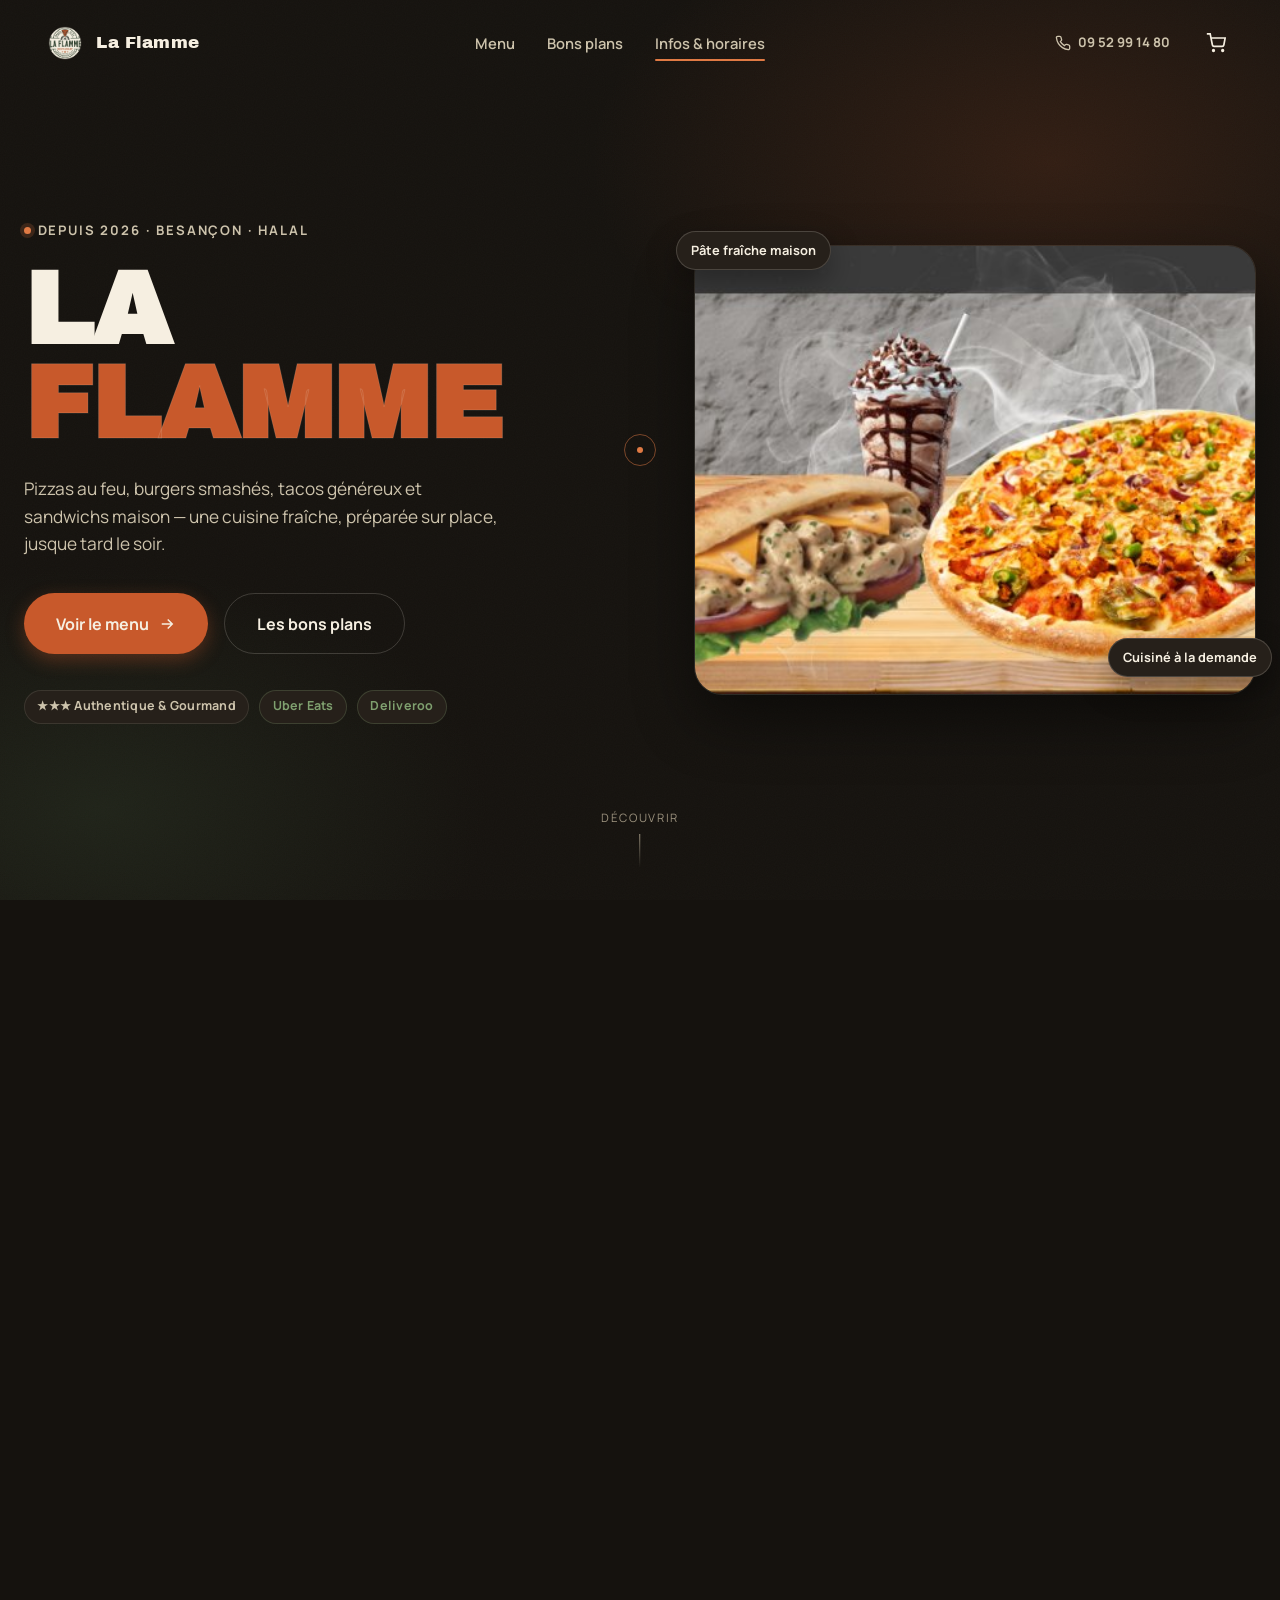
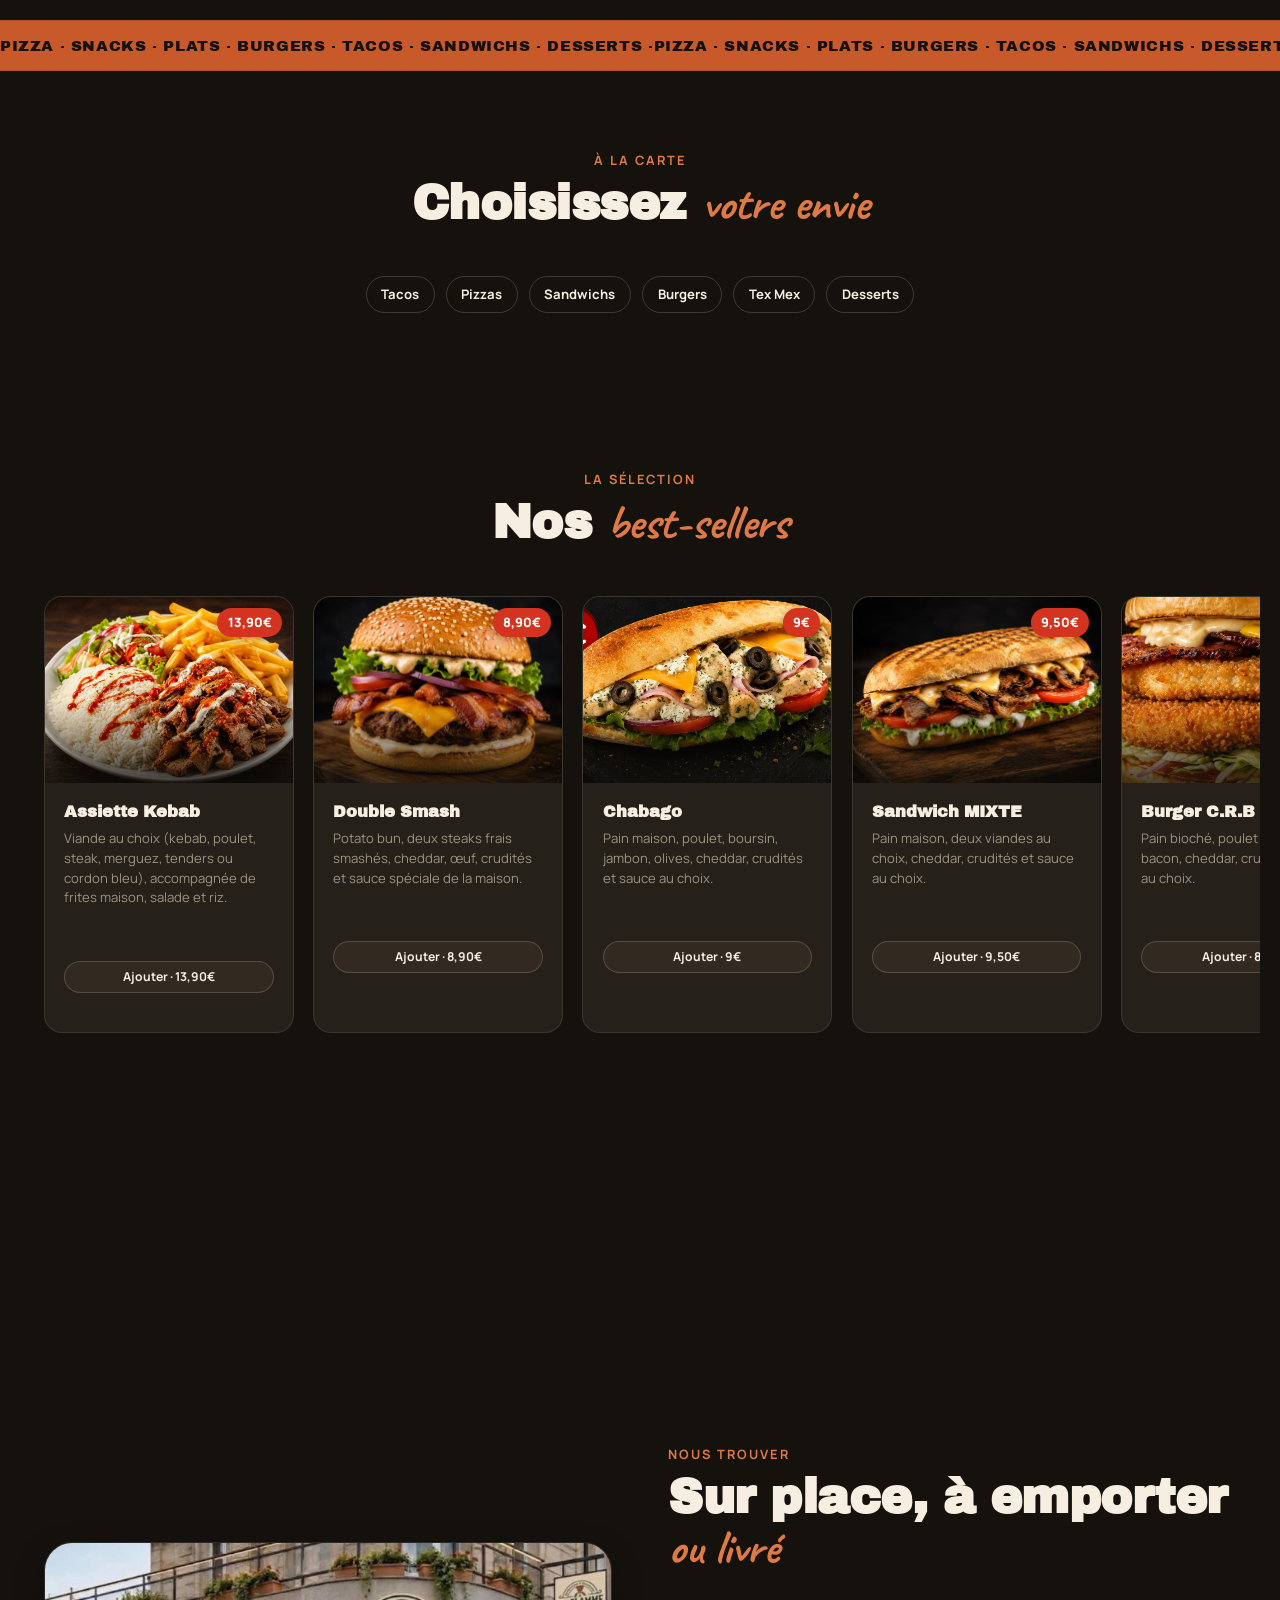
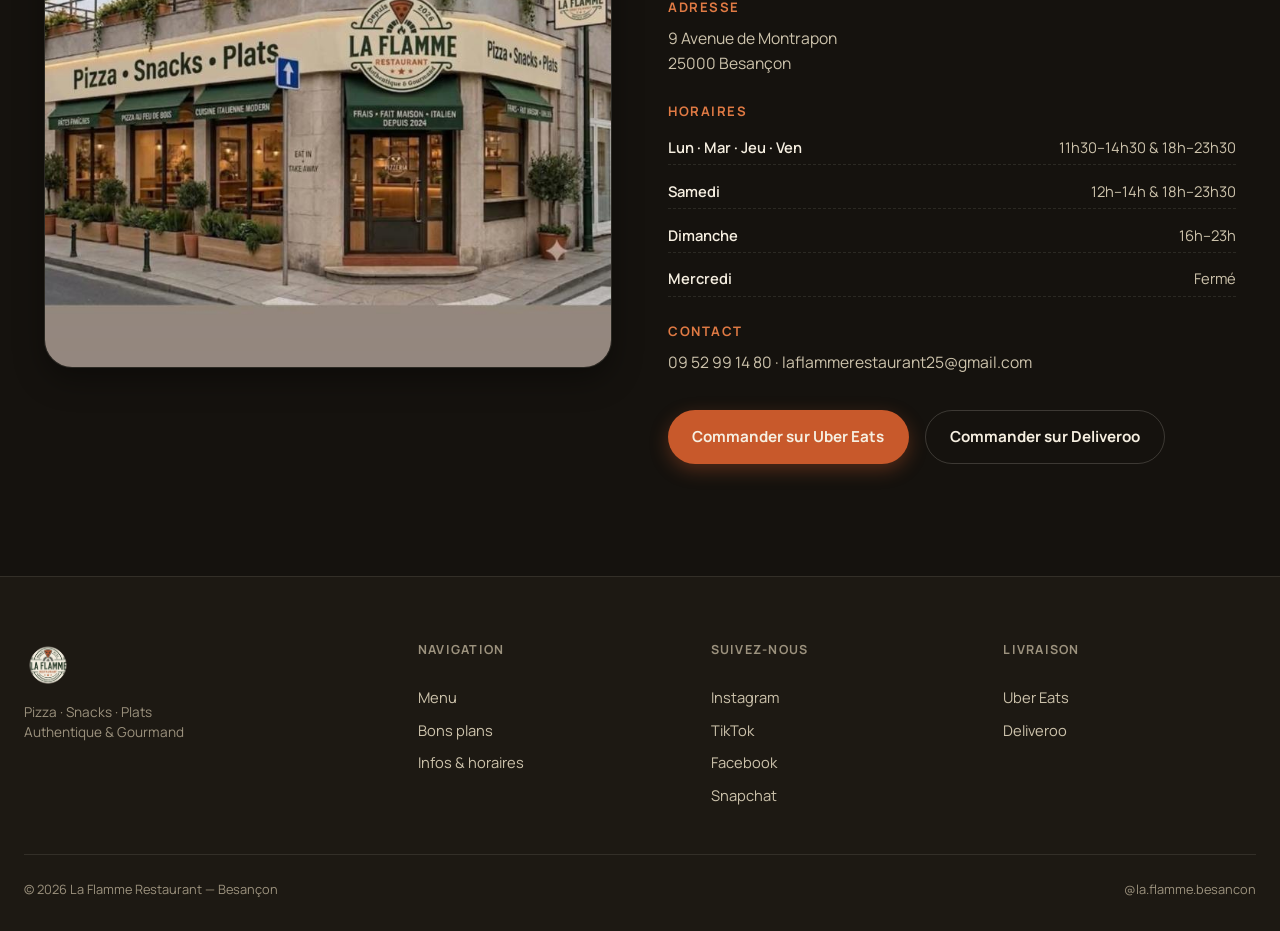
==== commit 1b62db5a: "Scrollytelling : la vidéo du Hero zoome sur le logo au scroll Section pinnée (position: sticky sur 1" ====
--- a/index.html
+++ b/index.html
@@ -60,6 +60,12 @@
 
 <main id="contenu">
 
+<!-- Pinned scroll room (desktop only — see .hero-room in style.css and
+     initHeroScrollDepth in main.js): the Hero stays in view for an extra
+     stretch of scroll while the video zooms in toward its logo, then
+     releases and the page continues normally. Collapses to a plain
+     section with no added scroll distance on mobile/reduced-motion. -->
+<div class="hero-room" id="heroRoom">
 <section class="hero" id="top">
   <div class="hero__bg" aria-hidden="true"></div>
   <div class="hero__grain" aria-hidden="true"></div>
@@ -105,7 +111,9 @@
 
     <div class="hero__visual" data-hero="6">
       <div class="hero__visual-frame">
-        <img src="assets/img/hero_spread.jpg" alt="Assortiment La Flamme : pizza, sandwich pain maison et milkshake" loading="eager">
+        <video class="hero__visual-video" poster="assets/img/hero_spread.jpg" muted loop playsinline autoplay aria-hidden="true">
+          <source src="assets/video/lfv0.mp4" type="video/mp4">
+        </video>
       </div>
       <div class="hero__visual-tag hero__visual-tag--1">Pâte fraîche maison</div>
       <div class="hero__visual-tag hero__visual-tag--2">Cuisiné à la demande</div>
@@ -117,6 +125,7 @@
     <div class="hero__scroll-line"></div>
   </div>
 </section>
+</div>
 
 <div class="marquee" aria-hidden="true">
   <div class="marquee__track">
--- a/assets/css/style.css
+++ b/assets/css/style.css
@@ -293,12 +293,26 @@
 /* ---------------------------------------------------------------------- */
 /* HERO                                                                    */
 /* ---------------------------------------------------------------------- */
+/* Pinned scroll room — desktop/pointer-fine only. .hero-room is taller
+   than the viewport; .hero sticks to the top for that extra distance
+   while initHeroScrollDepth() (main.js) drives the video's zoom from
+   scroll position. Collapses to plain flow everywhere motion-system.md
+   §15.6/§15.7 requires it: mobile/touch and prefers-reduced-motion never
+   get the added scroll distance, not just a shorter version of it. */
+.hero-room { position: relative; }
 .hero {
   position: relative;
   min-height: 100svh;
   display: flex; flex-direction: column; justify-content: center;
   padding: 7.5rem 1.5rem 5rem;
   overflow: hidden;
+}
+/* All three conditions in one query, deliberately — this isn't "shorten
+   the effect" for any of them, it's "don't add the extra scroll distance
+   at all" (no-preference / hover / min-width all have to hold). */
+@media (min-width: 769px) and (hover: hover) and (prefers-reduced-motion: no-preference) {
+  .hero-room { height: 180vh; }
+  .hero { position: sticky; top: 0; }
 }
 .hero__bg {
   position: absolute; inset: 0; z-index: -2;
@@ -385,17 +399,24 @@
 .hero__visual { position: relative; }
 .hero__visual-frame {
   border-radius: var(--radius-l);
+  /* Clips the video's scroll-driven zoom to the frame's rounded corners —
+     the scale-up in initHeroScrollDepth() only reads as a "push in" if
+     the overflow can't escape this box. */
   overflow: hidden;
   aspect-ratio: 5/4;
   box-shadow: var(--shadow-3);
   border: 1px solid var(--line);
-  /* Transform is written per-frame by initHeroScrollDepth() (main.js) as the
-     user scrolls the hero out of view — a recede/depth cue, not a state
-     transition, so intentionally no `transition` here (would fight the
-     1:1 scroll scrubbing). Desktop only; see the matchMedia gate in JS. */
+}
+.hero__visual-frame img,
+.hero__visual-frame video { display: block; width: 100%; height: 100%; object-fit: cover; object-position: center 40%; }
+.hero__visual-video {
+  /* Scroll-scrubbed zoom (main.js initHeroScrollDepth) scales from this
+     point — roughly where the restaurant's logo sits in the source video —
+     so scrolling reads as pushing in toward the logo, not a generic
+     center-zoom. No CSS transition: it must track the scroll 1:1. */
+  transform-origin: 50% 24%;
   will-change: transform;
 }
-.hero__visual-frame img { width: 100%; height: 100%; object-fit: cover; object-position: center 40%; }
 
 .hero__visual-tag {
   position: absolute;
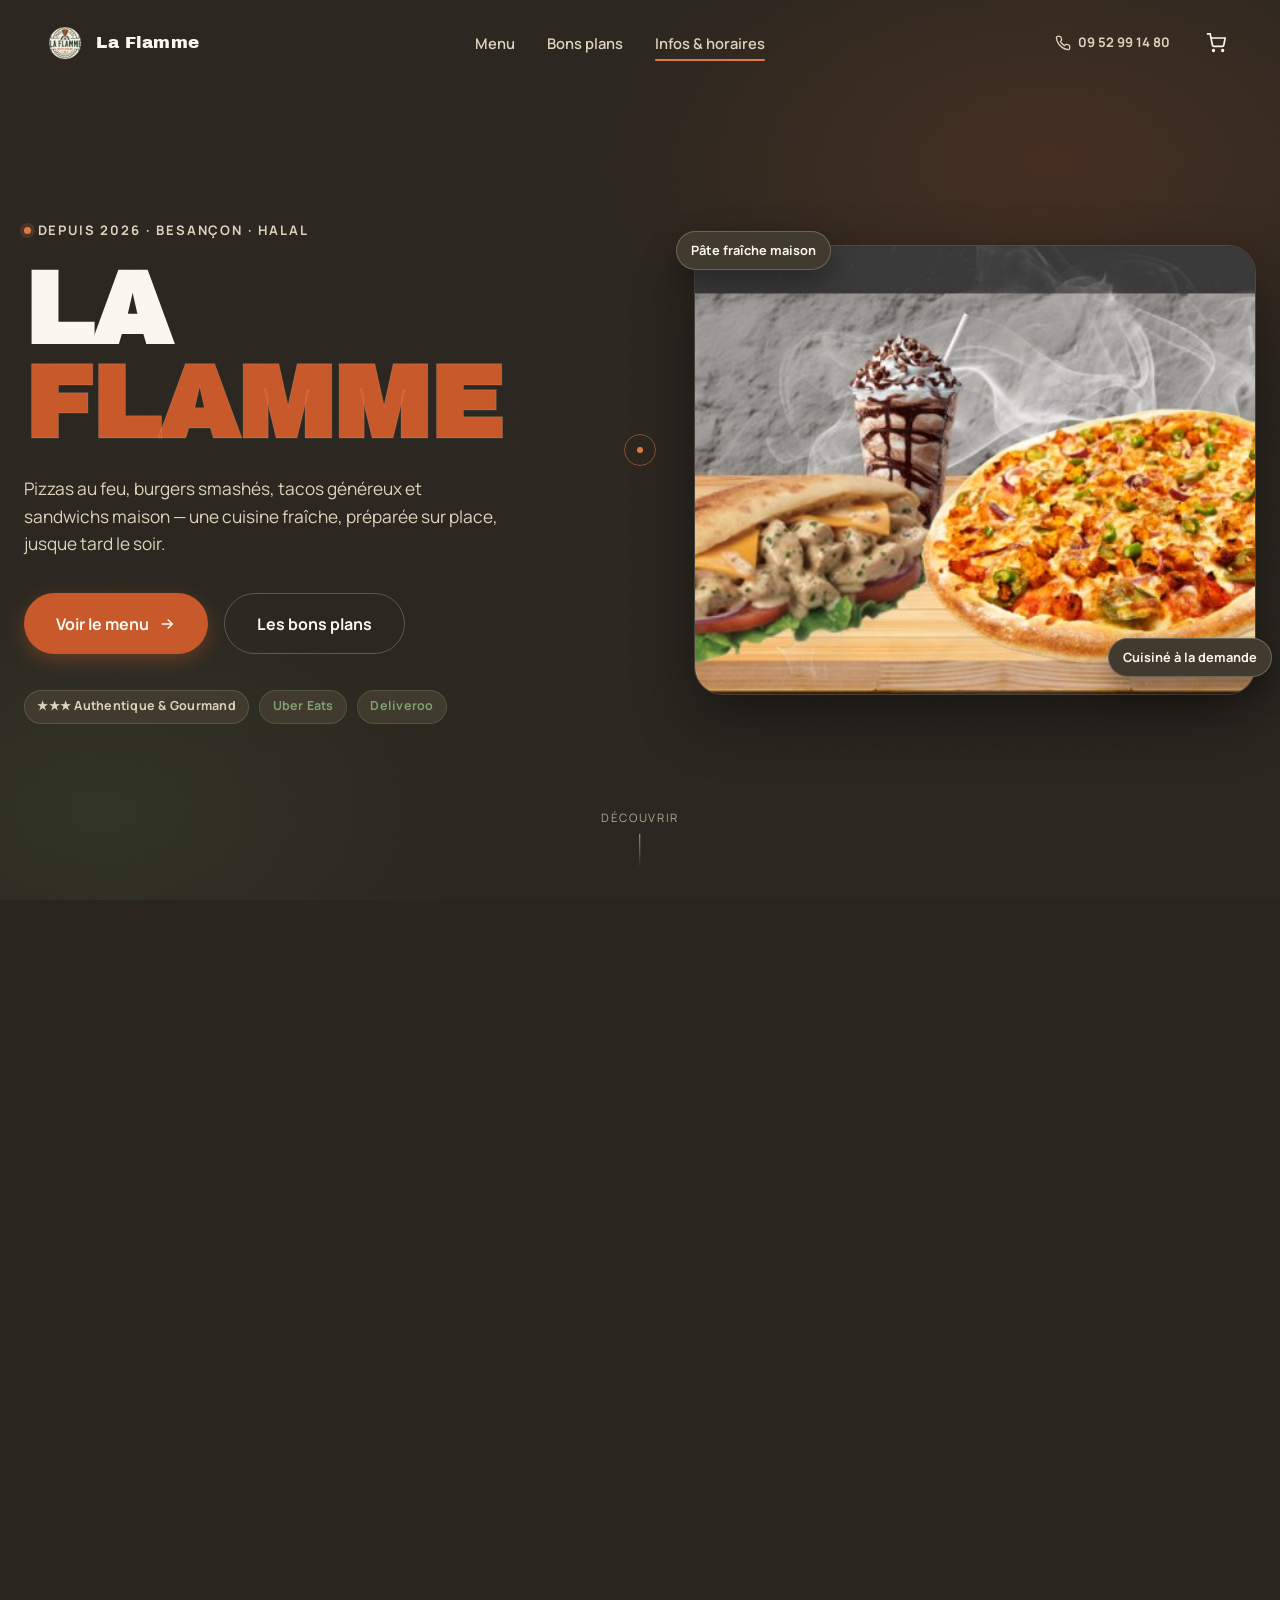
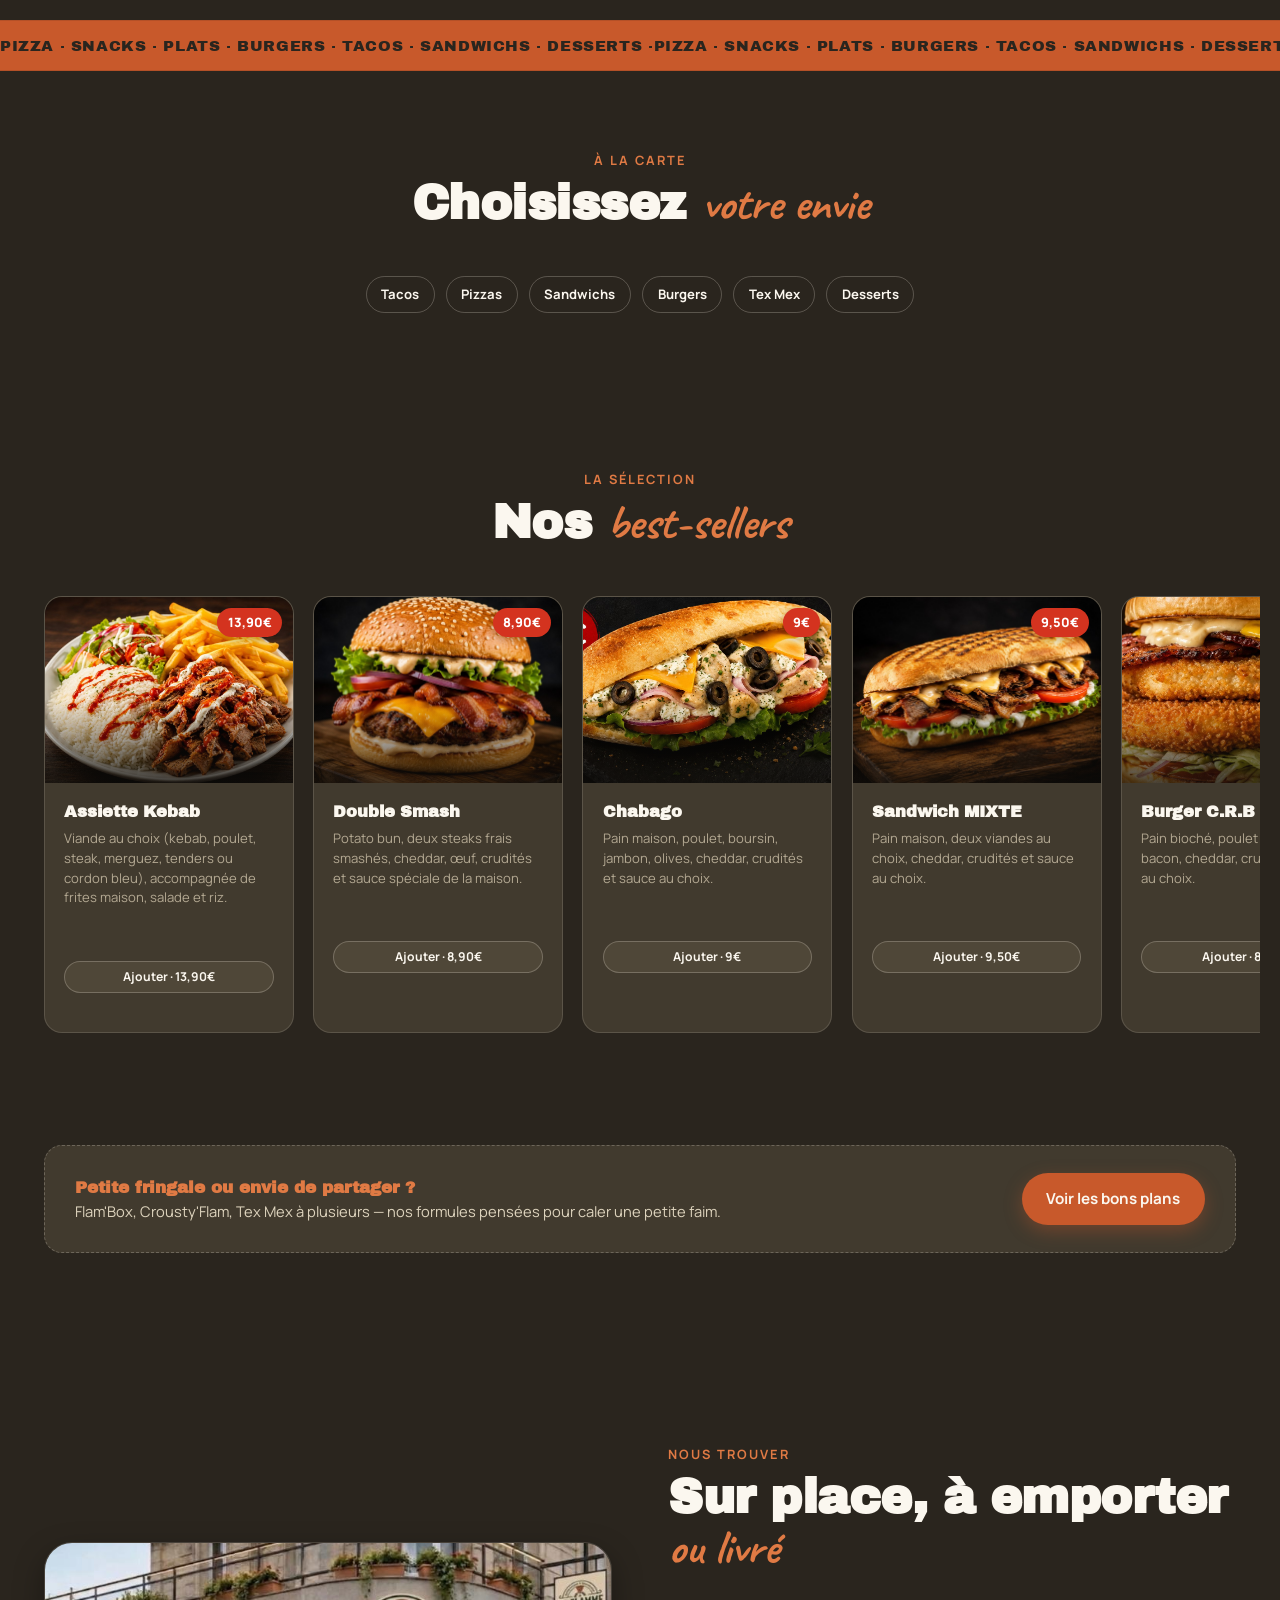
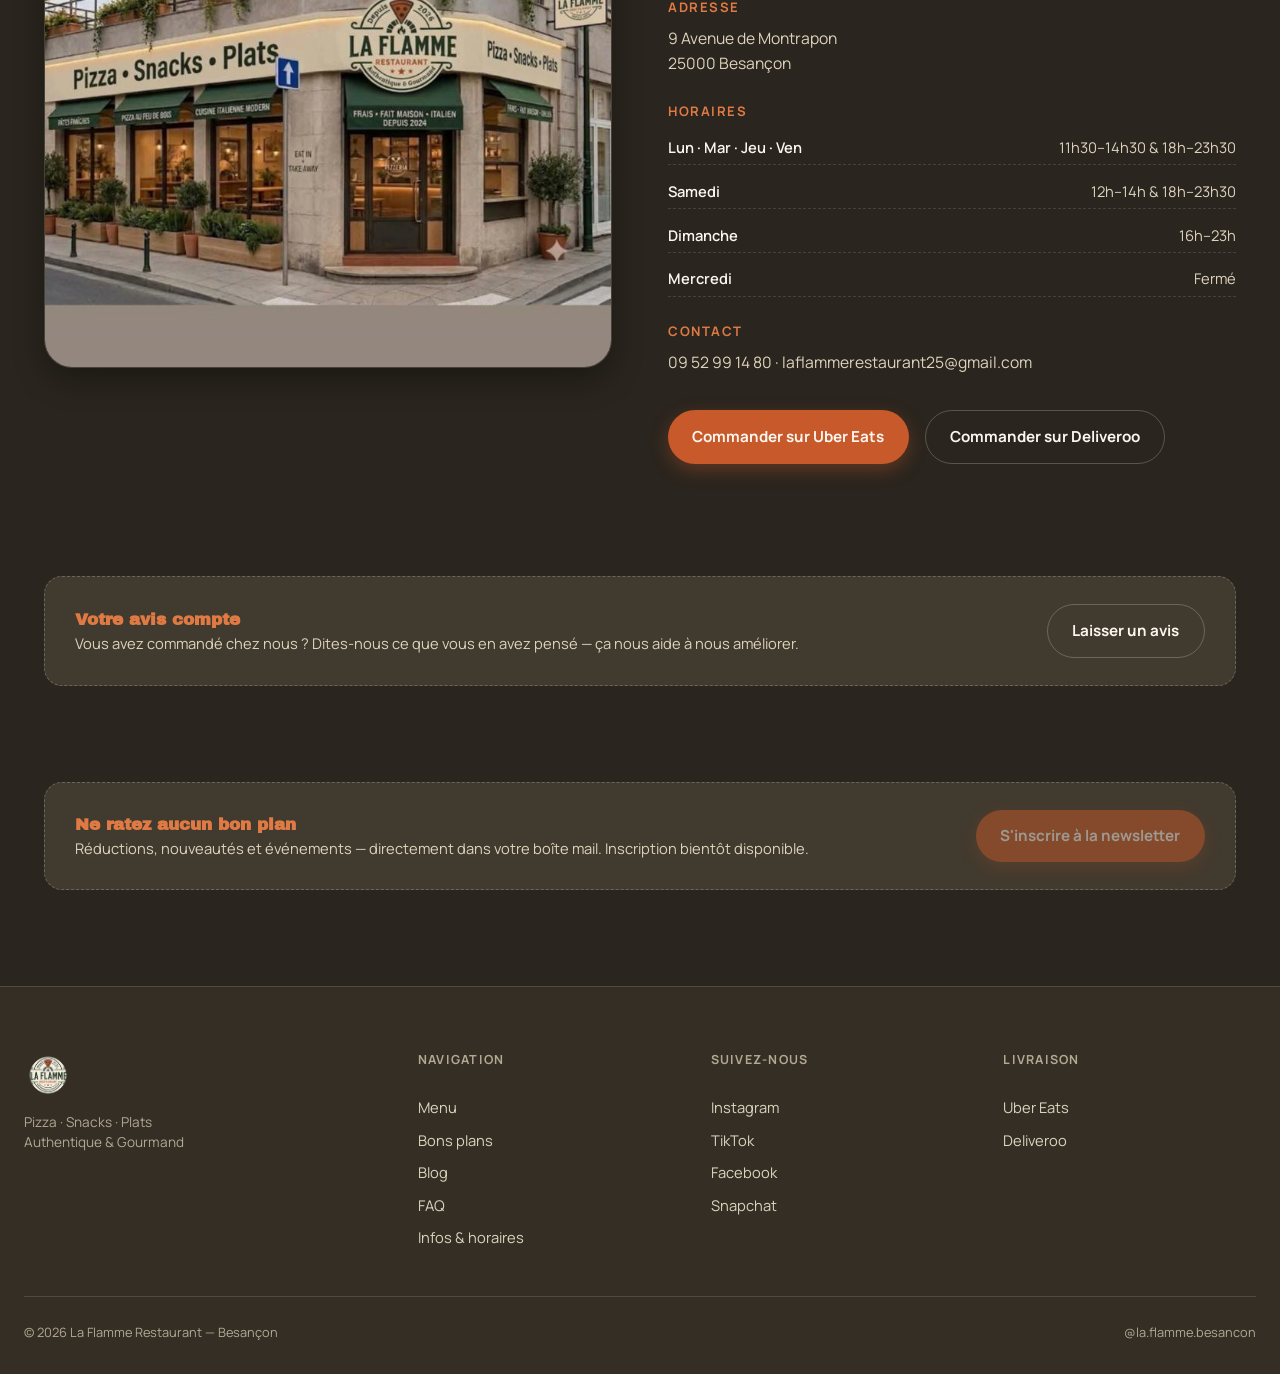
==== commit f242f7d3: "Thème plus clair, mobile complet, SEO/blog, FAQ, avis - Palette éclaircie d'un cran (ink/surface/cre" ====
--- a/index.html
+++ b/index.html
@@ -5,11 +5,49 @@
 <meta name="viewport" content="width=device-width, initial-scale=1">
 <title>La Flamme — Pizza, Burgers, Tacos &amp; Sandwichs à Besançon</title>
 <meta name="description" content="La Flamme — pizzeria, snack &amp; burgers à Besançon. Fait maison, cuisine fraîche, halal. Commandez sur place, à emporter ou en livraison.">
+<link rel="canonical" href="https://kemetedassociation.github.io/la-flamme-besancon/">
+<meta property="og:type" content="restaurant">
+<meta property="og:site_name" content="La Flamme">
+<meta property="og:title" content="La Flamme — Pizza, Burgers, Tacos & Sandwichs à Besançon">
+<meta property="og:description" content="Pizzeria, snack & burgers à Besançon. Fait maison, cuisine fraîche, halal. Sur place, à emporter ou en livraison.">
+<meta property="og:image" content="https://kemetedassociation.github.io/la-flamme-besancon/assets/img/hero_spread.jpg">
+<meta property="og:url" content="https://kemetedassociation.github.io/la-flamme-besancon/">
+<meta property="og:locale" content="fr_FR">
+<meta name="twitter:card" content="summary_large_image">
 <link rel="icon" href="assets/img/logo.png">
 <link rel="preconnect" href="https://fonts.googleapis.com">
 <link rel="preconnect" href="https://fonts.gstatic.com" crossorigin>
 <link href="https://fonts.googleapis.com/css2?family=Caveat:wght@600;700&family=Manrope:wght@400;500;600;700;800&family=Archivo+Black&display=swap" rel="stylesheet">
 <link rel="stylesheet" href="assets/css/style.css">
+<script type="application/ld+json">
+{
+  "@context": "https://schema.org",
+  "@type": "Restaurant",
+  "name": "La Flamme",
+  "image": "https://kemetedassociation.github.io/la-flamme-besancon/assets/img/logo.png",
+  "url": "https://kemetedassociation.github.io/la-flamme-besancon/",
+  "telephone": "+33952991480",
+  "servesCuisine": ["Pizza", "Burgers", "Tacos français", "Sandwichs", "Fast food"],
+  "priceRange": "€€",
+  "address": {
+    "@type": "PostalAddress",
+    "streetAddress": "9 Avenue de Montrapon",
+    "postalCode": "25000",
+    "addressLocality": "Besançon",
+    "addressCountry": "FR"
+  },
+  "servesHalal": true,
+  "acceptsReservations": "False",
+  "openingHoursSpecification": [
+    { "@type": "OpeningHoursSpecification", "dayOfWeek": ["Monday","Tuesday","Thursday","Friday"], "opens": "11:30", "closes": "14:30" },
+    { "@type": "OpeningHoursSpecification", "dayOfWeek": ["Monday","Tuesday","Thursday","Friday"], "opens": "18:00", "closes": "23:30" },
+    { "@type": "OpeningHoursSpecification", "dayOfWeek": "Saturday", "opens": "12:00", "closes": "14:00" },
+    { "@type": "OpeningHoursSpecification", "dayOfWeek": "Saturday", "opens": "18:00", "closes": "23:30" },
+    { "@type": "OpeningHoursSpecification", "dayOfWeek": "Sunday", "opens": "16:00", "closes": "23:00" }
+  ],
+  "menu": "https://kemetedassociation.github.io/la-flamme-besancon/menu.html"
+}
+</script>
 </head>
 <body>
 
@@ -211,6 +249,26 @@
   </div>
 </section>
 
+<section class="best" style="padding-top:0;">
+  <div class="info-card reveal" style="max-width:1240px; margin:0 auto; flex-direction:row; align-items:center; justify-content:space-between; gap:1.5rem; flex-wrap:wrap;">
+    <div>
+      <h3>Votre avis compte</h3>
+      <p>Vous avez commandé chez nous ? Dites-nous ce que vous en avez pensé — ça nous aide à nous améliorer.</p>
+    </div>
+    <a href="mailto:laflammerestaurant25@gmail.com?subject=Mon%20avis%20sur%20La%20Flamme" class="btn btn--outline">Laisser un avis</a>
+  </div>
+</section>
+
+<section class="best" style="padding-top:0;">
+  <div class="info-card reveal" style="max-width:1240px; margin:0 auto; flex-direction:row; align-items:center; justify-content:space-between; gap:1.5rem; flex-wrap:wrap;">
+    <div>
+      <h3>Ne ratez aucun bon plan</h3>
+      <p>Réductions, nouveautés et événements — directement dans votre boîte mail. Inscription bientôt disponible.</p>
+    </div>
+    <button type="button" class="btn btn--primary" disabled style="opacity:.5; cursor:not-allowed;" title="Bientôt disponible">S'inscrire à la newsletter</button>
+  </div>
+</section>
+
 </main>
 
 <div class="detail" id="detail" aria-hidden="true" role="dialog" aria-modal="true" aria-labelledby="detailTitle">
@@ -272,6 +330,8 @@
       <h4>Navigation</h4>
       <a href="menu.html">Menu</a>
       <a href="bons-plans.html">Bons plans</a>
+      <a href="blog.html">Blog</a>
+      <a href="faq.html">FAQ</a>
       <a href="index.html#infos">Infos &amp; horaires</a>
     </div>
 
--- a/assets/css/style.css
+++ b/assets/css/style.css
@@ -19,17 +19,20 @@
    ========================================================================== */
 
 :root {
-  /* ---- Color tokens (sampled from the La Flamme logo & menu boards) ---- */
-  --ink: #15120e;
-  --surface: #1d1913;
-  --surface-2: #26201a;
-  --surface-3: #322a21;
-  --line: rgba(245, 239, 225, .10);
-  --line-strong: rgba(245, 239, 225, .18);
-
-  --cream: #f6efe1;
-  --cream-dim: #cdc3ac;
-  --cream-mute: #9c927e;
+  /* ---- Color tokens (sampled from the La Flamme logo & menu boards) ----
+     Raised a step lighter across the board (was near-black) per direct
+     feedback that the site read as too dark — same warm-brown hue, just
+     not as deep, and secondary text brightened to match. */
+  --ink: #2a251e;
+  --surface: #342e25;
+  --surface-2: #413a2e;
+  --surface-3: #4f4738;
+  --line: rgba(245, 239, 225, .14);
+  --line-strong: rgba(245, 239, 225, .24);
+
+  --cream: #fbf7ef;
+  --cream-dim: #ddd3bd;
+  --cream-mute: #b3a892;
 
   --green-900: #1c2a1c;
   --green-700: #2b3e2b;
@@ -681,6 +684,67 @@
 
 @media (max-width: 600px) {
   .upsell-toast { left: 1rem; right: 1rem; bottom: 1rem; width: auto; }
+}
+
+/* ==========================================================================
+   FAQ — native <details>/<summary>: free keyboard support and screen-reader
+   semantics, styled to match the rest of the system.
+   ========================================================================== */
+.faq { max-width: 780px; margin: 0 auto; padding: 2rem 1.5rem 6rem; }
+.faq__item { border-bottom: 1px solid var(--line); }
+.faq__item summary {
+  list-style: none; cursor: pointer; padding: 1.3rem .2rem;
+  display: flex; align-items: center; justify-content: space-between; gap: 1rem;
+  font-weight: 700; color: var(--cream); font-size: 1.02rem;
+}
+.faq__item summary::-webkit-details-marker { display: none; }
+.faq__item summary::after {
+  content: "+"; font-size: 1.5rem; line-height: 1; color: var(--terracotta-light); flex-shrink: 0;
+  transition: transform var(--dur-ui) var(--ease-out);
+}
+.faq__item[open] summary::after { transform: rotate(45deg); }
+.faq__item p { color: var(--cream-dim); padding: 0 .2rem 1.4rem; line-height: 1.65; max-width: 60ch; }
+
+/* ==========================================================================
+   BLOG
+   ========================================================================== */
+.blog-grid { display: grid; grid-template-columns: repeat(3, 1fr); gap: 1.6rem; max-width: 1240px; margin: 0 auto; padding: 1rem 1.5rem 6rem; }
+.blog-card {
+  display: flex; flex-direction: column;
+  background: var(--surface-2); border: 1px solid var(--line); border-radius: var(--radius-m);
+  overflow: hidden;
+  transition: transform var(--dur-ui) var(--ease-out), box-shadow var(--dur-ui) var(--ease-out), border-color var(--dur-ui) var(--ease-standard);
+}
+.blog-card:hover { transform: translateY(-6px); box-shadow: var(--shadow-2); border-color: var(--line-strong); }
+.blog-card__media { aspect-ratio: 16/10; overflow: hidden; background: var(--surface-3); }
+.blog-card__media img { width: 100%; height: 100%; object-fit: cover; transition: transform var(--dur-ui-2) var(--ease-out); }
+.blog-card:hover .blog-card__media img { transform: scale(1.05); }
+.blog-card__body { padding: 1.3rem 1.4rem 1.5rem; display: flex; flex-direction: column; gap: .6rem; }
+.blog-card__meta { font-size: .74rem; letter-spacing: .08em; text-transform: uppercase; color: var(--terracotta-light); font-weight: 700; }
+.blog-card__title { font-family: 'Archivo Black', sans-serif; font-size: 1.15rem; color: var(--cream); line-height: 1.25; }
+.blog-card__excerpt { color: var(--cream-dim); font-size: .88rem; line-height: 1.55; }
+.blog-card__link { margin-top: .3rem; font-size: .8rem; font-weight: 700; color: var(--terracotta-light); }
+
+.article { max-width: 720px; margin: 0 auto; padding: 2rem 1.5rem 6rem; }
+.article__meta { font-size: .78rem; letter-spacing: .1em; text-transform: uppercase; color: var(--terracotta-light); font-weight: 700; margin-bottom: .8rem; }
+.article__lead { font-size: 1.08rem; color: var(--cream-dim); line-height: 1.65; margin-bottom: 2rem; }
+.article h2 { font-family: 'Archivo Black', sans-serif; font-size: 1.4rem; color: var(--cream); margin: 2.2rem 0 1rem; }
+.article p { color: var(--cream-dim); font-size: 1rem; line-height: 1.75; margin-bottom: 1.2rem; }
+.article ul { margin: 0 0 1.2rem; padding-left: 1.3rem; color: var(--cream-dim); line-height: 1.75; }
+.article li { margin-bottom: .4rem; }
+.article strong { color: var(--cream); }
+.article__cta {
+  margin-top: 2.5rem; padding: 1.6rem 1.8rem; border-radius: var(--radius-m);
+  background: var(--surface-2); border: 1px solid var(--line-strong);
+  display: flex; align-items: center; justify-content: space-between; gap: 1.2rem; flex-wrap: wrap;
+}
+.article__cta p { margin: 0; color: var(--cream); font-weight: 700; }
+
+@media (max-width: 980px) {
+  .blog-grid { grid-template-columns: 1fr 1fr; }
+}
+@media (max-width: 600px) {
+  .blog-grid { grid-template-columns: 1fr; }
 }
 
 /* ---------------------------------------------------------------------- */
@@ -918,6 +982,20 @@
   animation-duration: var(--dur-ui-2);
   animation-timing-function: var(--ease-out);
 }
+
+/* The logo gets its own named group nested inside main-nav's — a small
+   branded flourish (settle + fade in) plays on it specifically every time
+   a page finishes arriving, so the transition reads as "La Flamme
+   acknowledging you've arrived" rather than a silent, generic swap. */
+.nav__logo { view-transition-name: brand-logo; }
+::view-transition-new(brand-logo) {
+  animation: brandLogoIn var(--dur-ui) var(--ease-out);
+}
+@keyframes brandLogoIn {
+  from { transform: scale(.8) rotate(-6deg); opacity: .5; }
+  to   { transform: scale(1) rotate(0deg); opacity: 1; }
+}
+
 @media (prefers-reduced-motion: reduce) {
   @view-transition { navigation: none; }
 }
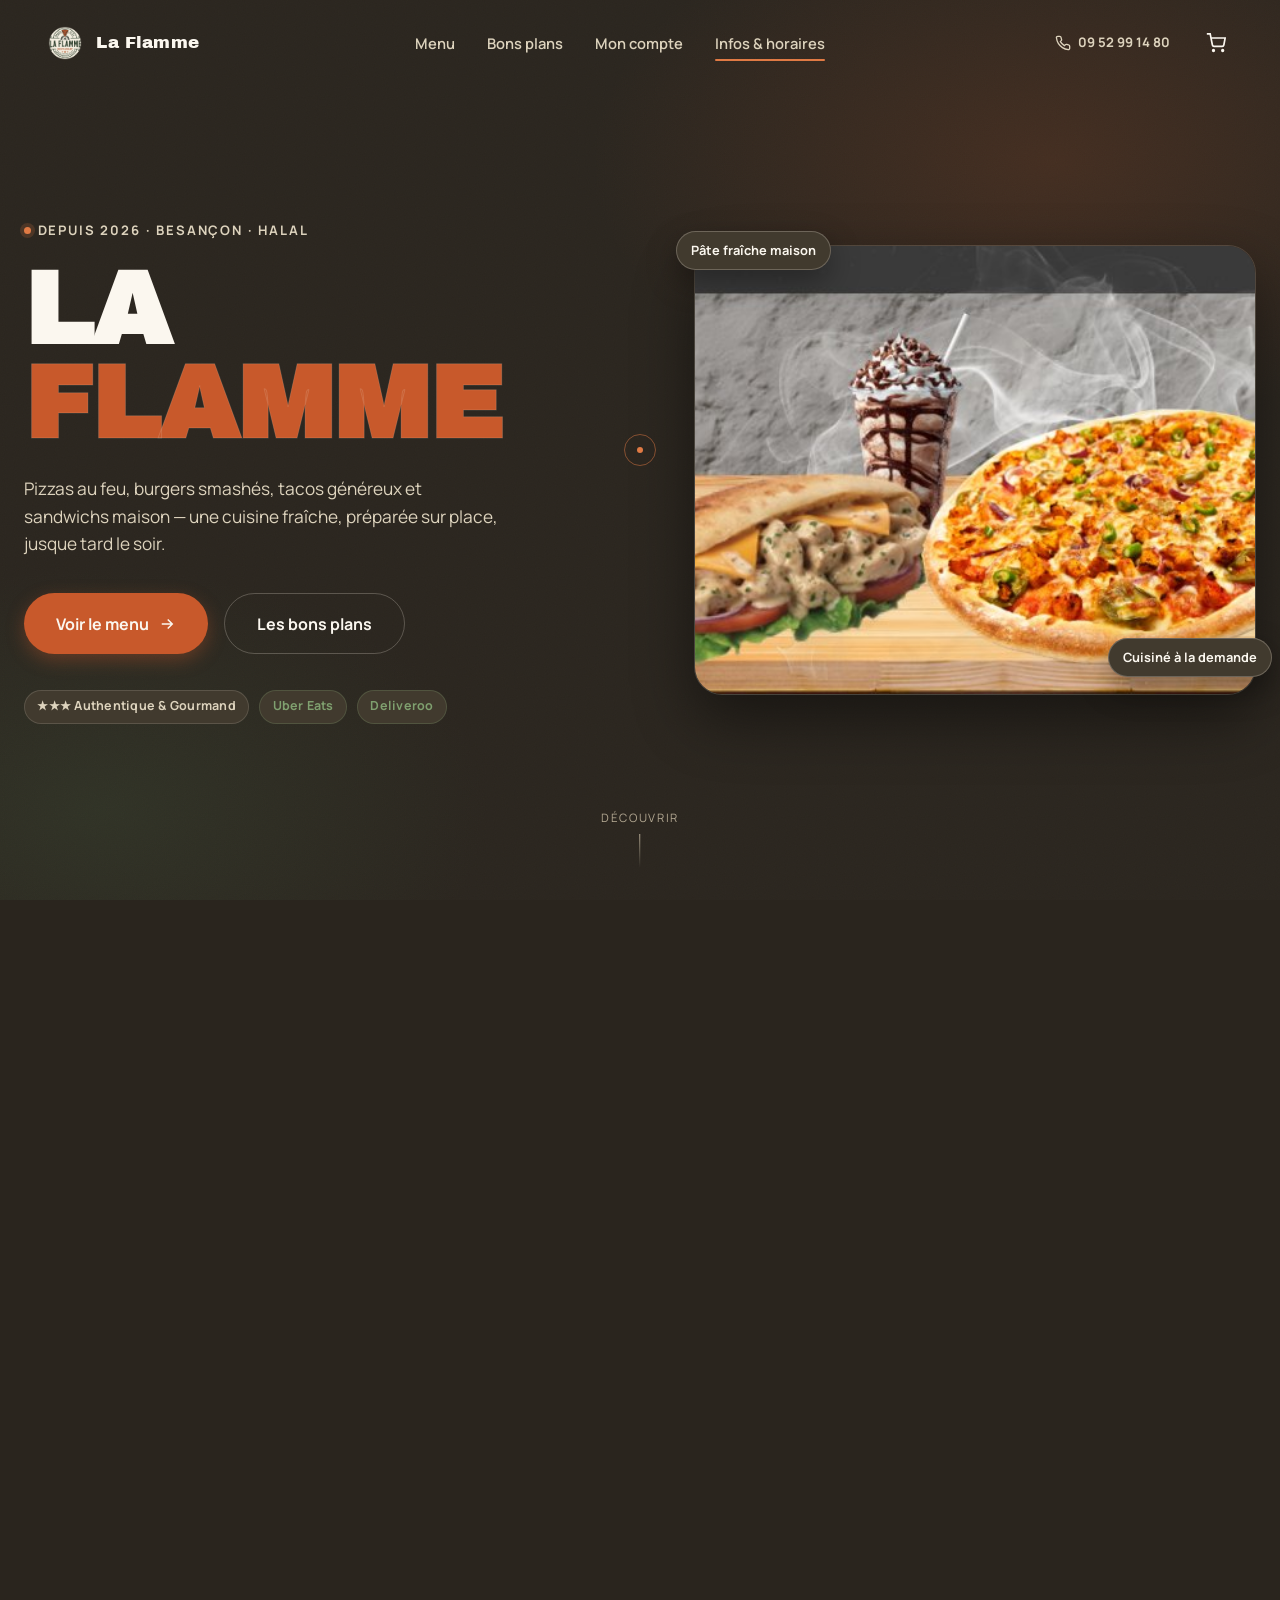
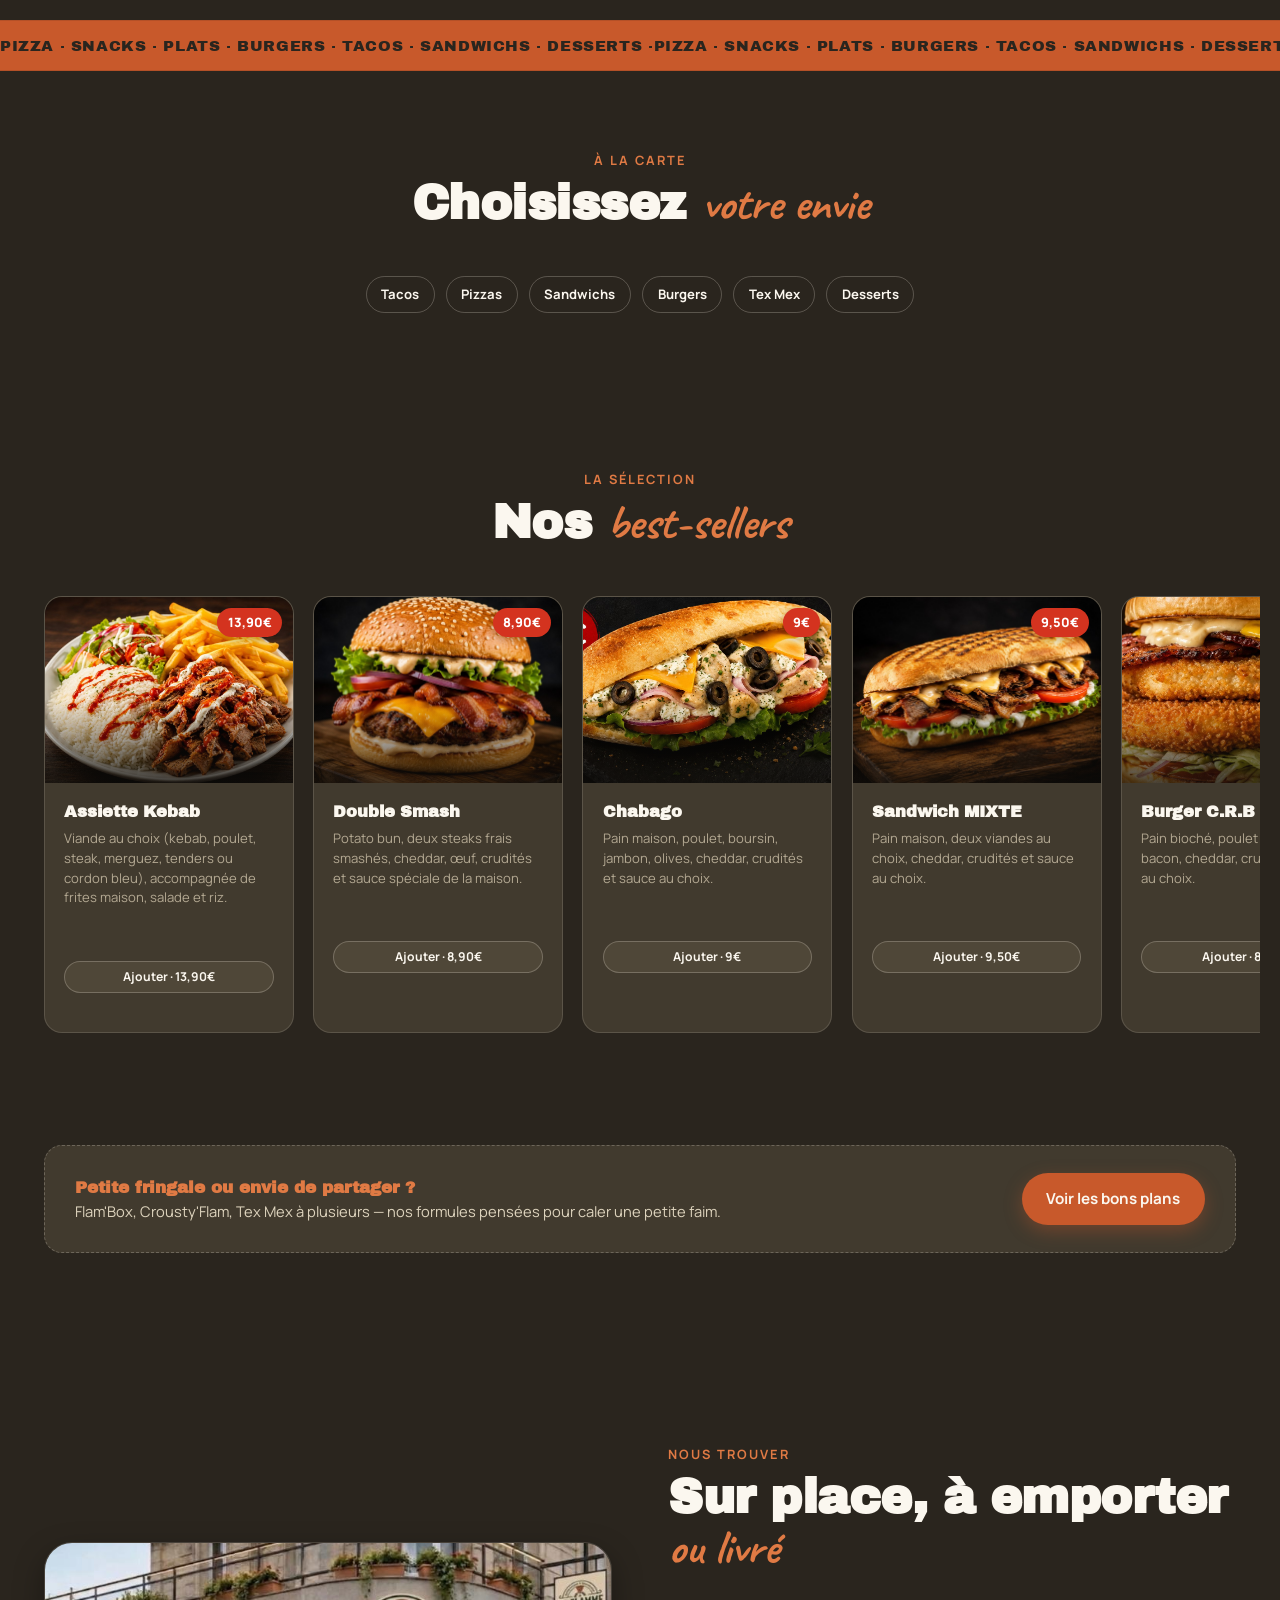
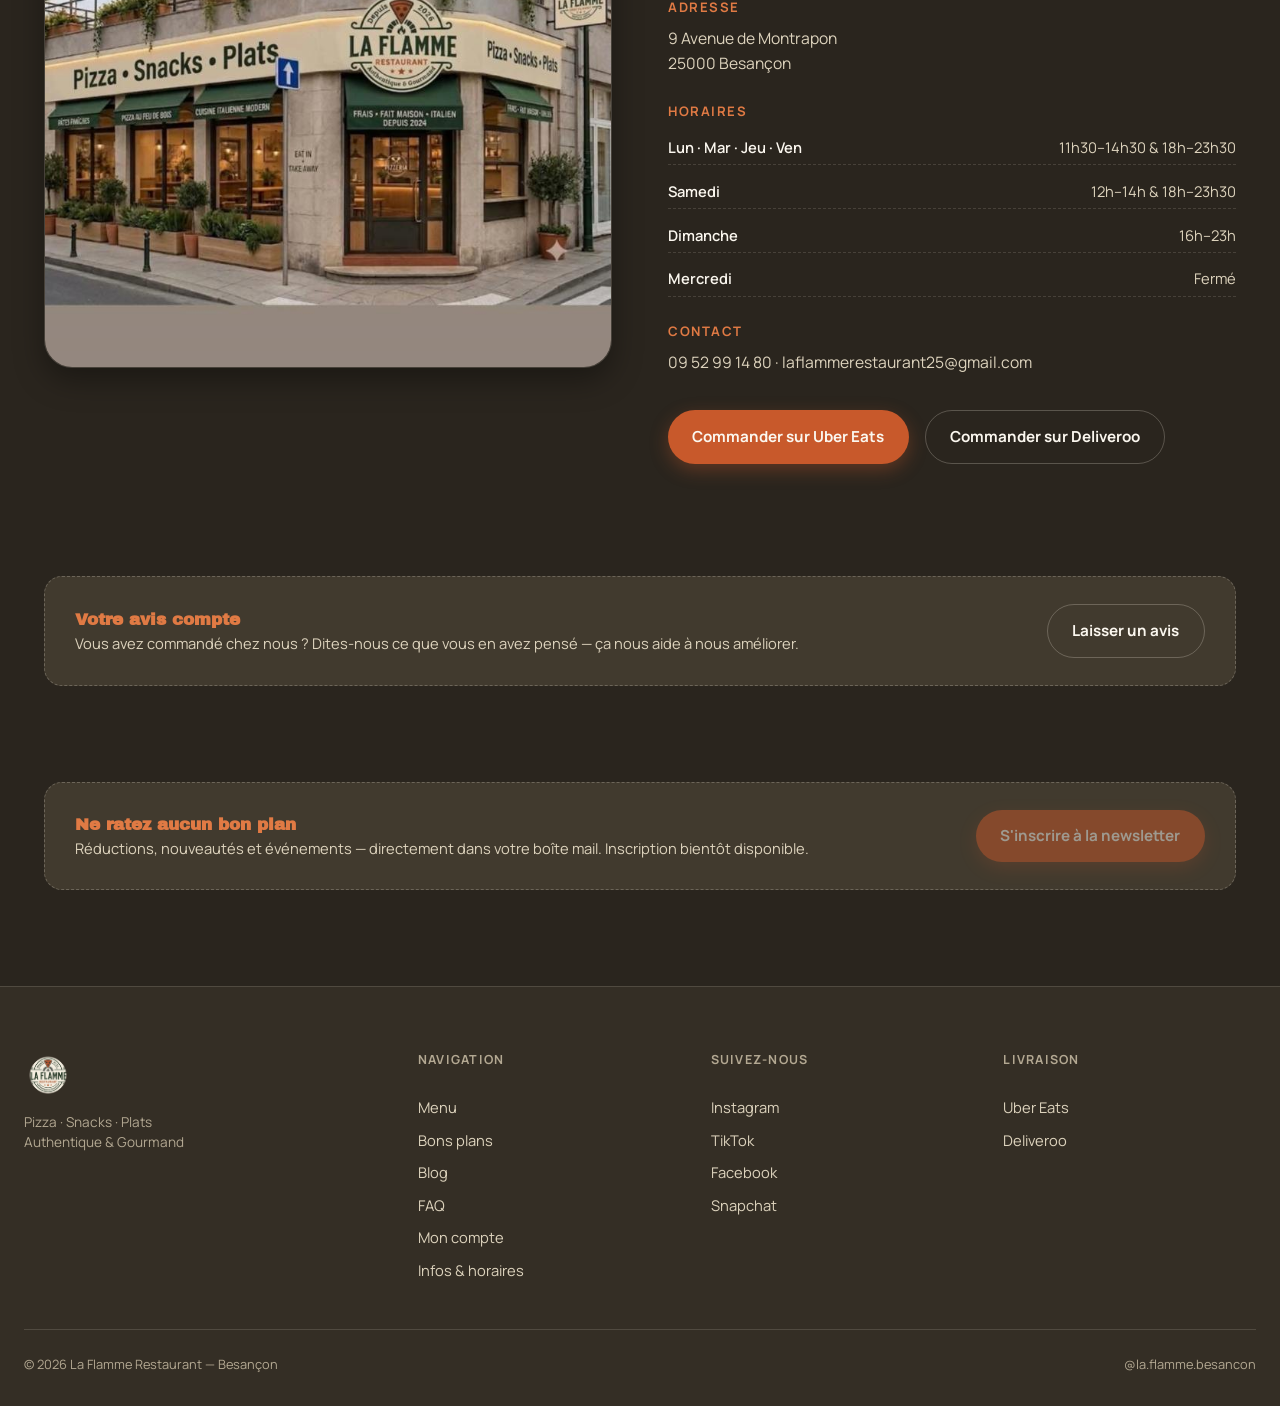
==== commit 579680da: "Fidélité en attendant Stripe : comptes clients + points via WhatsApp - Schéma Supabase (supabase/sch" ====
--- a/index.html
+++ b/index.html
@@ -63,6 +63,7 @@
     <nav class="nav__links" aria-label="Navigation principale">
       <a href="menu.html" data-nav-link>Menu</a>
       <a href="bons-plans.html" data-nav-link>Bons plans</a>
+      <a href="compte.html" data-nav-link>Mon compte</a>
       <a href="index.html#infos" data-nav-link>Infos &amp; horaires</a>
       <span class="nav__indicator" aria-hidden="true"></span>
     </nav>
@@ -88,8 +89,9 @@
   <nav aria-label="Navigation mobile">
     <a href="menu.html" data-nav-link data-mobile-index="0">Menu</a>
     <a href="bons-plans.html" data-nav-link data-mobile-index="1">Bons plans</a>
-    <a href="index.html#infos" data-nav-link data-mobile-index="2">Infos &amp; horaires</a>
-    <a href="tel:0952991480" data-mobile-index="3" class="mobile-menu__cta">Appeler le restaurant</a>
+    <a href="compte.html" data-nav-link data-mobile-index="2">Mon compte</a>
+    <a href="index.html#infos" data-nav-link data-mobile-index="3">Infos &amp; horaires</a>
+    <a href="tel:0952991480" data-mobile-index="4" class="mobile-menu__cta">Appeler le restaurant</a>
   </nav>
   <div class="mobile-menu__socials" data-mobile-index="4">
     <span>@la.flamme.besancon</span>
@@ -332,6 +334,7 @@
       <a href="bons-plans.html">Bons plans</a>
       <a href="blog.html">Blog</a>
       <a href="faq.html">FAQ</a>
+      <a href="compte.html">Mon compte</a>
       <a href="index.html#infos">Infos &amp; horaires</a>
     </div>
 
@@ -355,6 +358,8 @@
   </div>
 </footer>
 
+<script src="https://cdn.jsdelivr.net/npm/@supabase/supabase-js@2/dist/umd/supabase.js"></script>
+<script src="assets/js/supabase-client.js"></script>
 <script src="assets/js/main.js"></script>
 </body>
 </html>
--- a/assets/css/style.css
+++ b/assets/css/style.css
@@ -746,6 +746,63 @@
 @media (max-width: 600px) {
   .blog-grid { grid-template-columns: 1fr; }
 }
+
+/* ==========================================================================
+   COMPTE / STAFF — auth forms, dashboard, points ledger
+   ========================================================================== */
+.auth-shell { max-width: 420px; margin: 0 auto; padding: 2rem 1.5rem 6rem; }
+.auth-card {
+  background: var(--surface-2); border: 1px solid var(--line); border-radius: var(--radius-l);
+  padding: 2rem 1.8rem; display: flex; flex-direction: column; gap: 1.1rem;
+}
+.auth-card h2 { font-family: 'Archivo Black', sans-serif; font-size: 1.3rem; color: var(--cream); }
+.field { display: flex; flex-direction: column; gap: .4rem; }
+.field label { font-size: .8rem; font-weight: 700; color: var(--cream-dim); }
+.field input {
+  background: var(--surface-3); border: 1px solid var(--line-strong); border-radius: var(--radius-s);
+  padding: .8em 1em; color: var(--cream); font: inherit; font-size: .95rem;
+  transition: border-color var(--dur-micro) var(--ease-standard);
+}
+.field input:focus { border-color: var(--terracotta-light); outline: none; }
+.auth-toggle { font-size: .85rem; color: var(--cream-mute); text-align: center; }
+.auth-toggle button { color: var(--terracotta-light); font-weight: 700; text-decoration: underline; text-underline-offset: 2px; }
+.auth-error {
+  font-size: .82rem; color: var(--red); background: rgba(212,51,31,.12); border: 1px solid rgba(212,51,31,.3);
+  border-radius: var(--radius-s); padding: .7em .9em; display: none;
+}
+.auth-error.is-visible { display: block; }
+.auth-success { font-size: .85rem; color: var(--green-300); }
+
+.account-dashboard { max-width: 640px; margin: 0 auto; padding: 2rem 1.5rem 6rem; display: flex; flex-direction: column; gap: 1.6rem; }
+.points-card {
+  background: linear-gradient(135deg, var(--terracotta), var(--terracotta-light));
+  border-radius: var(--radius-l); padding: 2rem; color: var(--ink);
+  display: flex; flex-direction: column; gap: .3rem;
+}
+.points-card__label { font-size: .8rem; text-transform: uppercase; letter-spacing: .1em; font-weight: 700; opacity: .75; }
+.points-card__value { font-family: 'Archivo Black', sans-serif; font-size: 3rem; line-height: 1; }
+.points-card__hint { font-size: .85rem; opacity: .8; margin-top: .4rem; }
+
+.referral-card { background: var(--surface-2); border: 1px solid var(--line); border-radius: var(--radius-m); padding: 1.6rem 1.8rem; display: flex; flex-direction: column; gap: .8rem; }
+.referral-card h3 { font-family: 'Archivo Black', sans-serif; font-size: 1.05rem; color: var(--cream); }
+.referral-card p { color: var(--cream-dim); font-size: .92rem; line-height: 1.6; }
+.referral-code { display: flex; align-items: center; gap: .8rem; background: var(--surface-3); border-radius: var(--radius-s); padding: .8em 1.1em; }
+.referral-code span { font-family: 'Archivo Black', sans-serif; letter-spacing: .1em; font-size: 1.1rem; color: var(--terracotta-light); flex: 1; }
+
+.tx-list { display: flex; flex-direction: column; }
+.tx-row { display: flex; justify-content: space-between; align-items: baseline; padding: .8rem 0; border-bottom: 1px dashed var(--line); font-size: .9rem; }
+.tx-row__reason { color: var(--cream-dim); }
+.tx-row__date { color: var(--cream-mute); font-size: .76rem; display: block; margin-top: .1rem; }
+.tx-row__amount { font-weight: 800; color: var(--terracotta-light); font-variant-numeric: tabular-nums; white-space: nowrap; }
+
+.staff-search { display: flex; gap: .7rem; flex-wrap: wrap; }
+.staff-search .field { flex: 1; min-width: 220px; }
+.staff-result { background: var(--surface-2); border: 1px solid var(--line-strong); border-radius: var(--radius-m); padding: 1.4rem 1.6rem; margin-top: 1.2rem; display: none; flex-direction: column; gap: 1rem; }
+.staff-result.is-visible { display: flex; }
+.staff-result__row { display: flex; justify-content: space-between; gap: 1rem; font-size: .92rem; color: var(--cream-dim); }
+.staff-result__row strong { color: var(--cream); }
+.staff-credit { display: flex; gap: .8rem; align-items: flex-end; flex-wrap: wrap; }
+.staff-credit .field { flex: 1; min-width: 160px; }
 
 /* ---------------------------------------------------------------------- */
 /* CARDS — bestsellers & desserts                                        */
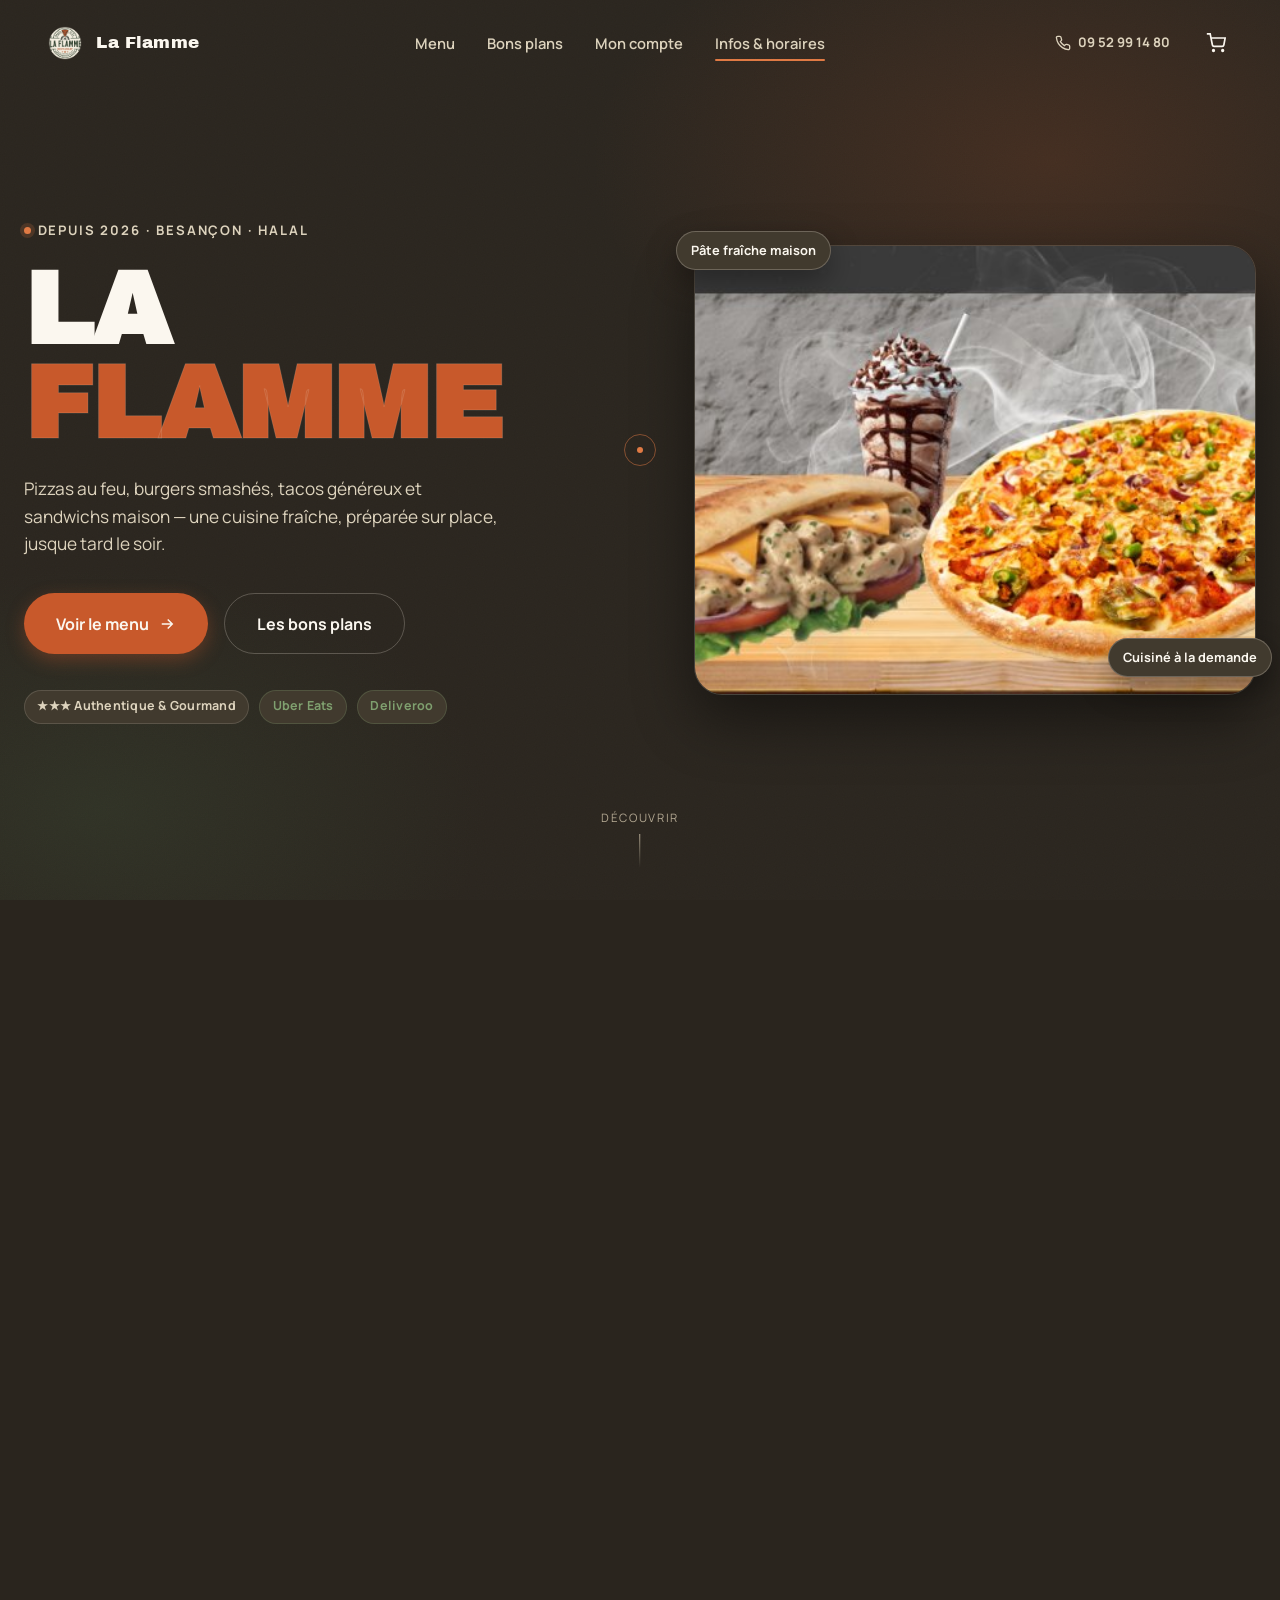
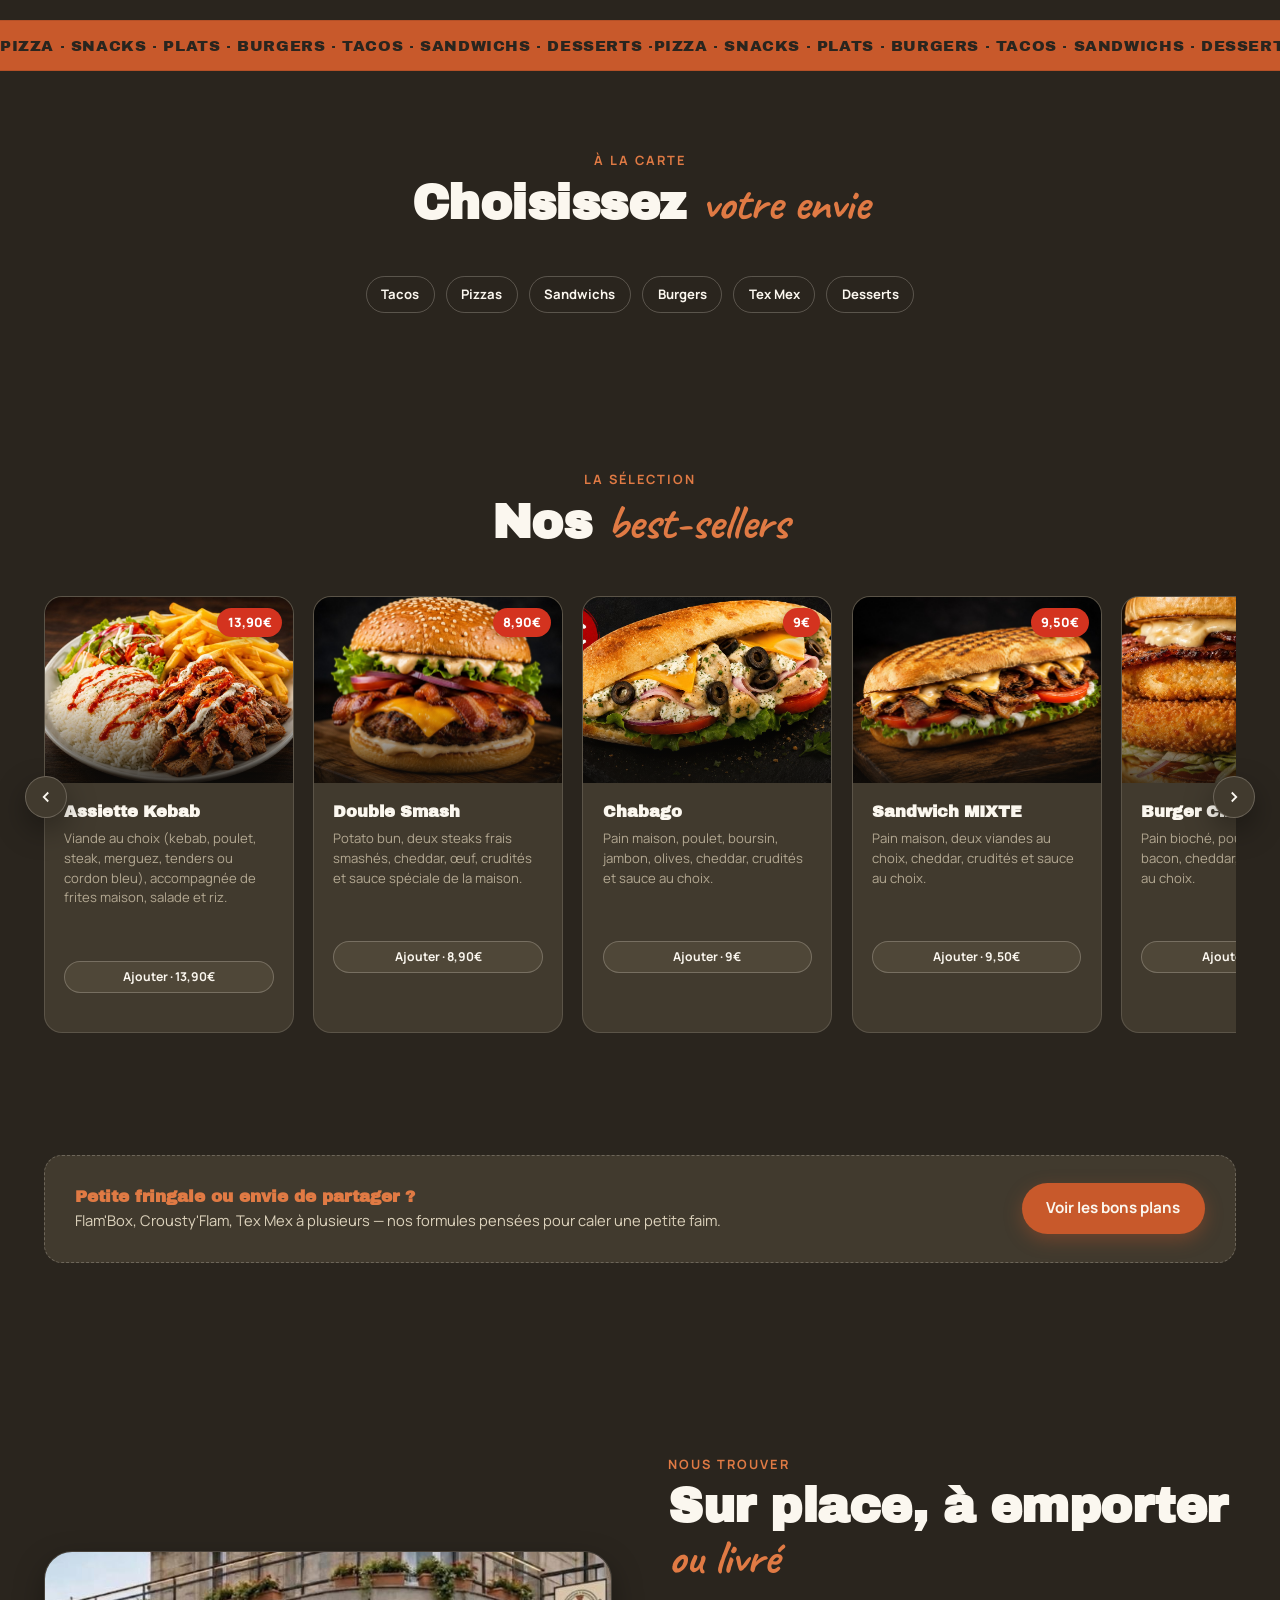
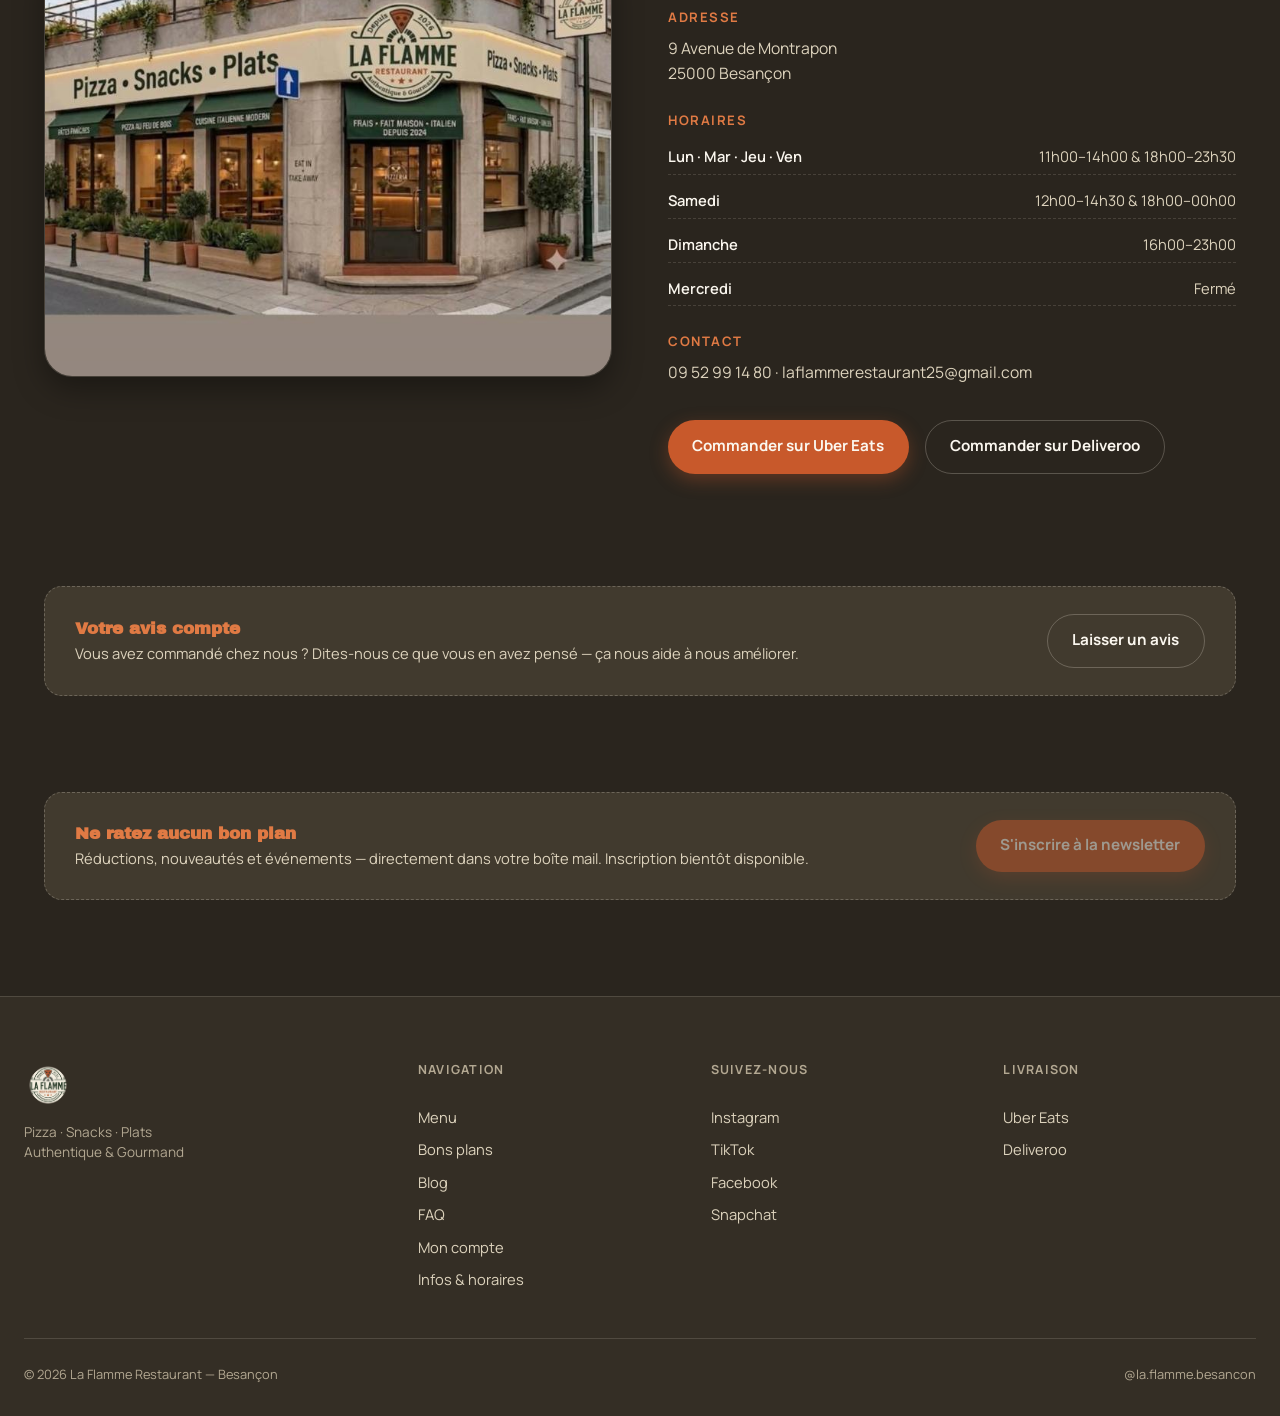
==== commit 36f1cc72: "Carrousel scrollable partout, bons plans, horaires, WhatsApp, carte tampons - Best-sellers : carrous" ====
--- a/index.html
+++ b/index.html
@@ -39,10 +39,10 @@
   "servesHalal": true,
   "acceptsReservations": "False",
   "openingHoursSpecification": [
-    { "@type": "OpeningHoursSpecification", "dayOfWeek": ["Monday","Tuesday","Thursday","Friday"], "opens": "11:30", "closes": "14:30" },
+    { "@type": "OpeningHoursSpecification", "dayOfWeek": ["Monday","Tuesday","Thursday","Friday"], "opens": "11:00", "closes": "14:00" },
     { "@type": "OpeningHoursSpecification", "dayOfWeek": ["Monday","Tuesday","Thursday","Friday"], "opens": "18:00", "closes": "23:30" },
-    { "@type": "OpeningHoursSpecification", "dayOfWeek": "Saturday", "opens": "12:00", "closes": "14:00" },
-    { "@type": "OpeningHoursSpecification", "dayOfWeek": "Saturday", "opens": "18:00", "closes": "23:30" },
+    { "@type": "OpeningHoursSpecification", "dayOfWeek": "Saturday", "opens": "12:00", "closes": "14:30" },
+    { "@type": "OpeningHoursSpecification", "dayOfWeek": "Saturday", "opens": "18:00", "closes": "23:59" },
     { "@type": "OpeningHoursSpecification", "dayOfWeek": "Sunday", "opens": "16:00", "closes": "23:00" }
   ],
   "menu": "https://kemetedassociation.github.io/la-flamme-besancon/menu.html"
@@ -190,7 +190,9 @@
   </div>
 </section>
 
-<!-- Best-sellers — infinite carousel, real scrollable strip on touch/reduced-motion -->
+<!-- Best-sellers — scrollable strip: trackpad/touch swipe, click-and-drag
+     with a mouse, or the arrow buttons. Works the same way on phone and
+     desktop, per the brief. -->
 <section class="best" id="populaires">
   <div class="section-head reveal">
     <p class="section-eyebrow">La sélection</p>
@@ -198,7 +200,13 @@
   </div>
 
   <div class="carousel reveal">
+    <button type="button" class="carousel__arrow carousel__arrow--prev" id="carouselPrev" aria-label="Précédent">
+      <svg viewBox="0 0 24 24" width="18" height="18" fill="none" stroke="currentColor" stroke-width="2.4"><path d="M15 18l-6-6 6-6"/></svg>
+    </button>
     <div class="carousel__track" id="carouselTrack"></div>
+    <button type="button" class="carousel__arrow carousel__arrow--next" id="carouselNext" aria-label="Suivant">
+      <svg viewBox="0 0 24 24" width="18" height="18" fill="none" stroke="currentColor" stroke-width="2.4"><path d="M9 18l6-6-6-6"/></svg>
+    </button>
   </div>
 </section>
 
@@ -231,9 +239,9 @@
       <div class="infos__block">
         <h3>Horaires</h3>
         <ul class="hours">
-          <li><span>Lun · Mar · Jeu · Ven</span><span>11h30–14h30 &amp; 18h–23h30</span></li>
-          <li><span>Samedi</span><span>12h–14h &amp; 18h–23h30</span></li>
-          <li><span>Dimanche</span><span>16h–23h</span></li>
+          <li><span>Lun · Mar · Jeu · Ven</span><span>11h00–14h00 &amp; 18h00–23h30</span></li>
+          <li><span>Samedi</span><span>12h00–14h30 &amp; 18h00–00h00</span></li>
+          <li><span>Dimanche</span><span>16h00–23h00</span></li>
           <li><span>Mercredi</span><span>Fermé</span></li>
         </ul>
       </div>
--- a/assets/css/style.css
+++ b/assets/css/style.css
@@ -794,6 +794,15 @@
 .tx-row__reason { color: var(--cream-dim); }
 .tx-row__date { color: var(--cream-mute); font-size: .76rem; display: block; margin-top: .1rem; }
 .tx-row__amount { font-weight: 800; color: var(--terracotta-light); font-variant-numeric: tabular-nums; white-space: nowrap; }
+
+.stamp-dots { display: flex; flex-wrap: wrap; gap: .5rem; }
+.stamp-dot {
+  width: 28px; height: 28px; border-radius: 50%;
+  background: var(--surface-3); border: 1.5px solid var(--line-strong);
+  transition: background-color var(--dur-ui) var(--ease-standard), border-color var(--dur-ui) var(--ease-standard), transform var(--dur-ui) var(--ease-out);
+}
+.stamp-dot.is-filled { background: var(--terracotta); border-color: var(--terracotta-light); transform: scale(1.05); }
+.stamp-hint { font-size: .85rem; color: var(--cream-dim); }
 
 .staff-search { display: flex; gap: .7rem; flex-wrap: wrap; }
 .staff-search .field { flex: 1; min-width: 220px; }
@@ -1193,29 +1202,47 @@
 }
 
 /* ==========================================================================
-   INFINITE CAROUSEL — bestsellers strip (home)
+   CAROUSEL — bestsellers strip (home). A real scrollable region on every
+   device: trackpad/touch swipe natively, a click-and-drag handle for mouse
+   users (main.js), and arrow buttons for discoverability + keyboard/
+   accessibility. No forced auto-play — motion-system.md is explicit that
+   the visitor should always be free to read at their own pace, and a
+   strip of purchasable cards is exactly the case where that matters most.
    ========================================================================== */
-.carousel { overflow: hidden; margin: 0 -1.5rem; padding: 0 1.5rem; }
-.carousel__viewport { overflow: hidden; }
+.carousel { position: relative; margin: 0 -1.5rem; padding: 0 1.5rem; }
 .carousel__track {
-  display: flex; gap: 1.2rem; width: max-content;
-  animation: carouselScroll 32s linear infinite;
-}
-.carousel__track.is-paused,
-.carousel:hover .carousel__track,
-.carousel:focus-within .carousel__track { animation-play-state: paused; }
-@keyframes carouselScroll {
-  from { transform: translateX(0); }
-  to   { transform: translateX(-50%); }
-}
-.carousel__track .card { width: 250px; flex: 0 0 auto; }
-@media (prefers-reduced-motion: reduce) {
-  .carousel__track { animation: none; overflow-x: auto; scroll-snap-type: x proximity; padding-bottom: .5rem; }
-  .carousel__track .card { scroll-snap-align: start; }
-}
+  display: flex; gap: 1.2rem;
+  overflow-x: auto;
+  scroll-snap-type: x proximity;
+  scroll-behavior: smooth;
+  -webkit-overflow-scrolling: touch;
+  padding-bottom: .6rem;
+  cursor: grab;
+  scrollbar-width: thin;
+  scrollbar-color: var(--line-strong) transparent;
+}
+.carousel__track:active { cursor: grabbing; scroll-behavior: auto; }
+.carousel__track.is-dragging { scroll-snap-type: none; }
+.carousel__track::-webkit-scrollbar { height: 6px; }
+.carousel__track::-webkit-scrollbar-thumb { background: var(--line-strong); border-radius: 999px; }
+.carousel__track .card { width: 250px; flex: 0 0 auto; scroll-snap-align: start; }
+
+.carousel__arrow {
+  position: absolute; top: 45%; transform: translateY(-50%);
+  width: 42px; height: 42px; border-radius: 50%;
+  background: var(--surface-2); border: 1px solid var(--line-strong);
+  color: var(--cream);
+  display: flex; align-items: center; justify-content: center;
+  box-shadow: var(--shadow-2);
+  z-index: 2;
+  transition: background-color var(--dur-micro) var(--ease-standard), transform var(--dur-micro) var(--ease-out);
+}
+.carousel__arrow:hover { background: var(--terracotta); border-color: var(--terracotta); }
+.carousel__arrow:active { transform: translateY(-50%) scale(.9); }
+.carousel__arrow--prev { left: .3rem; }
+.carousel__arrow--next { right: .3rem; }
 @media (hover: none), (pointer: coarse) {
-  .carousel__track { animation: none; overflow-x: auto; scroll-snap-type: x proximity; padding-bottom: .5rem; -webkit-overflow-scrolling: touch; }
-  .carousel__track .card { scroll-snap-align: start; }
+  .carousel__arrow { display: none; }
 }
 
 /* ==========================================================================
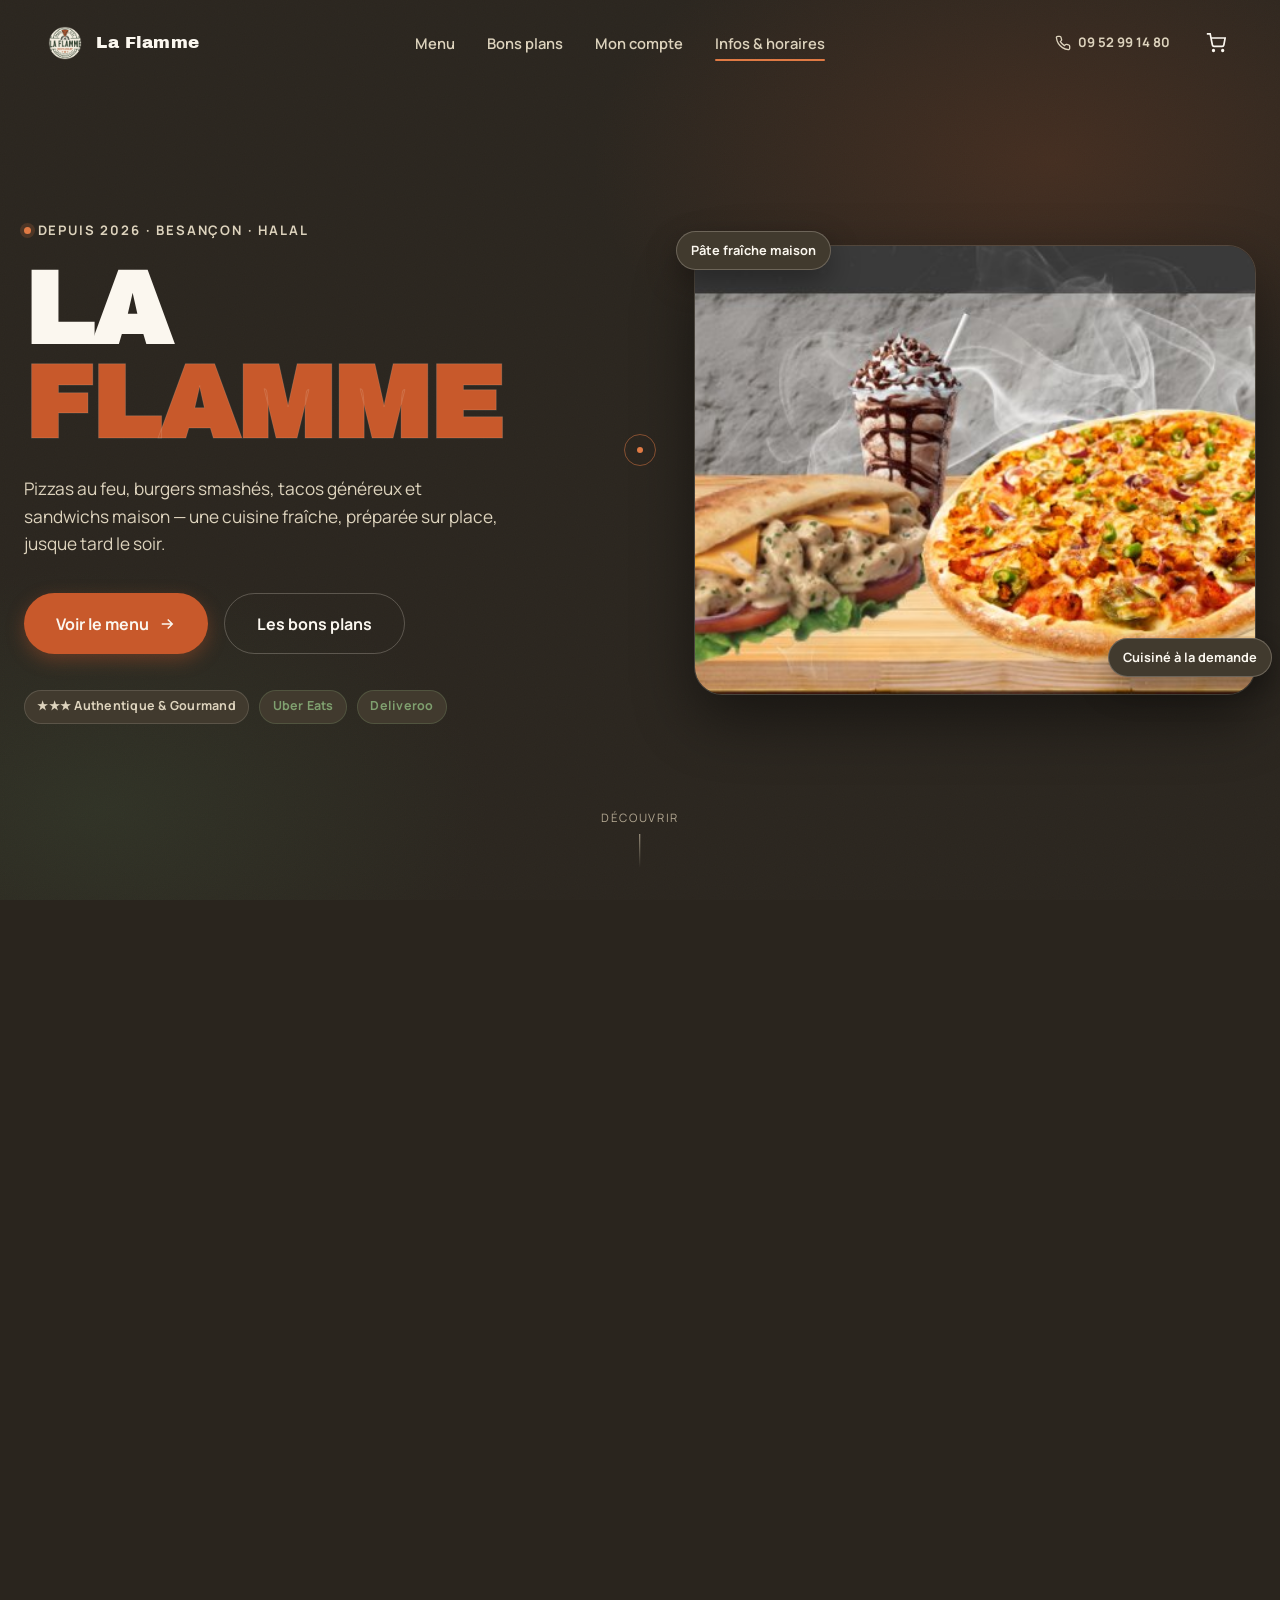
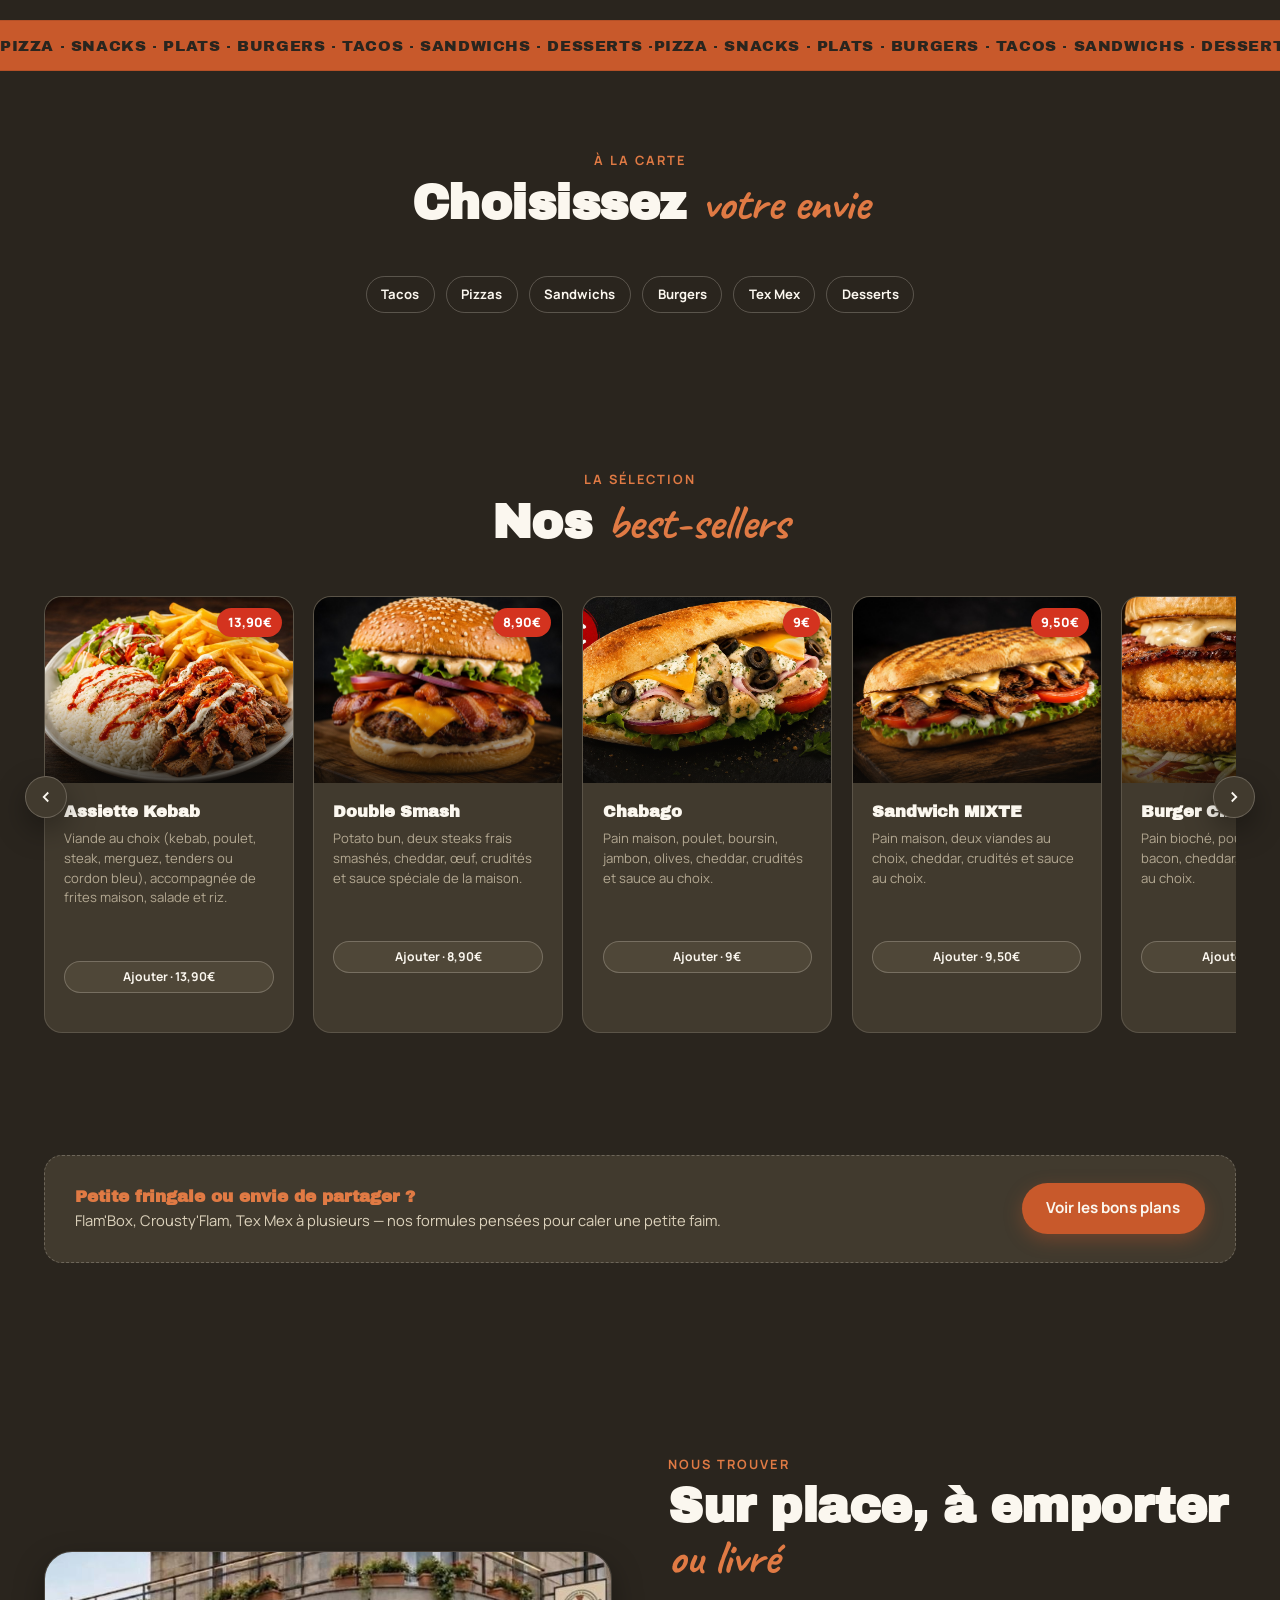
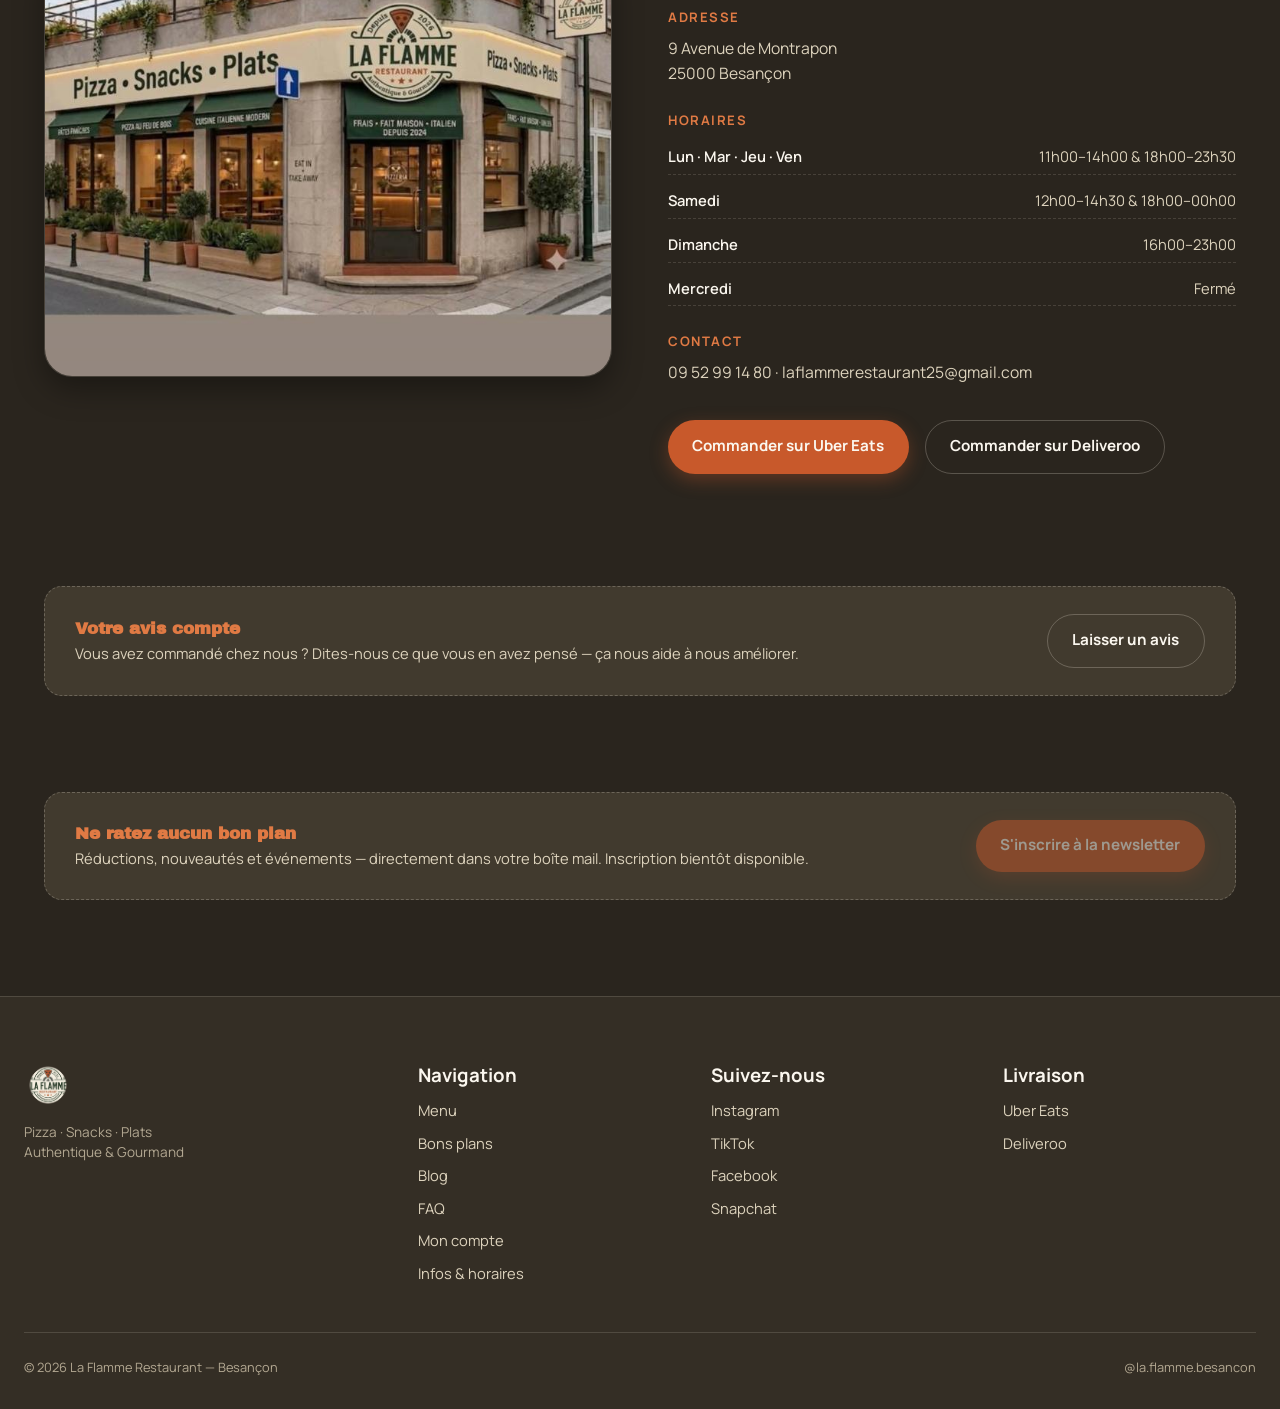
==== commit 008f9d0d: "Accessibilité : hiérarchie des titres, piège de focus panier/menu mobile - Footer : h4 → h3 (corrige" ====
--- a/index.html
+++ b/index.html
@@ -337,7 +337,7 @@
     </div>
 
     <div class="footer__col">
-      <h4>Navigation</h4>
+      <h3>Navigation</h3>
       <a href="menu.html">Menu</a>
       <a href="bons-plans.html">Bons plans</a>
       <a href="blog.html">Blog</a>
@@ -347,7 +347,7 @@
     </div>
 
     <div class="footer__col">
-      <h4>Suivez-nous</h4>
+      <h3>Suivez-nous</h3>
       <a href="#">Instagram</a>
       <a href="#">TikTok</a>
       <a href="#">Facebook</a>
@@ -355,7 +355,7 @@
     </div>
 
     <div class="footer__col">
-      <h4>Livraison</h4>
+      <h3>Livraison</h3>
       <a href="#">Uber Eats</a>
       <a href="#">Deliveroo</a>
     </div>
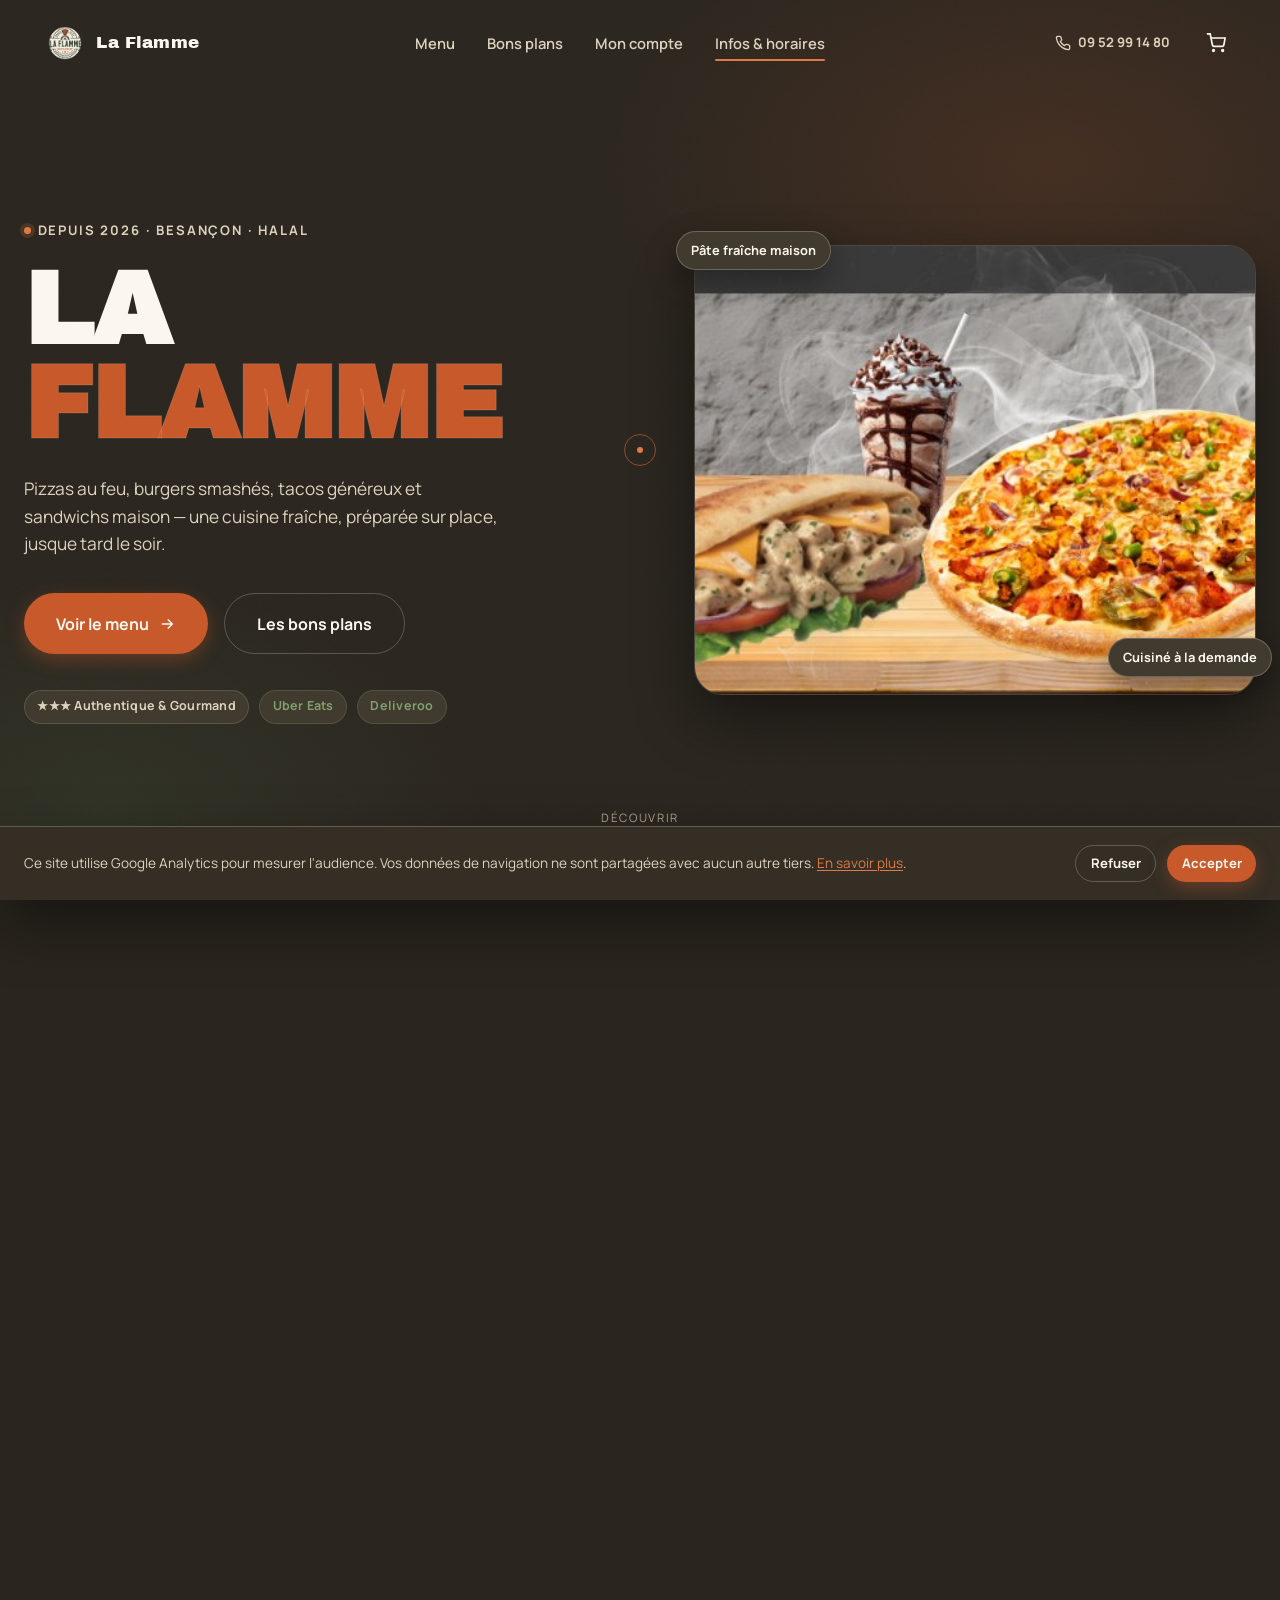
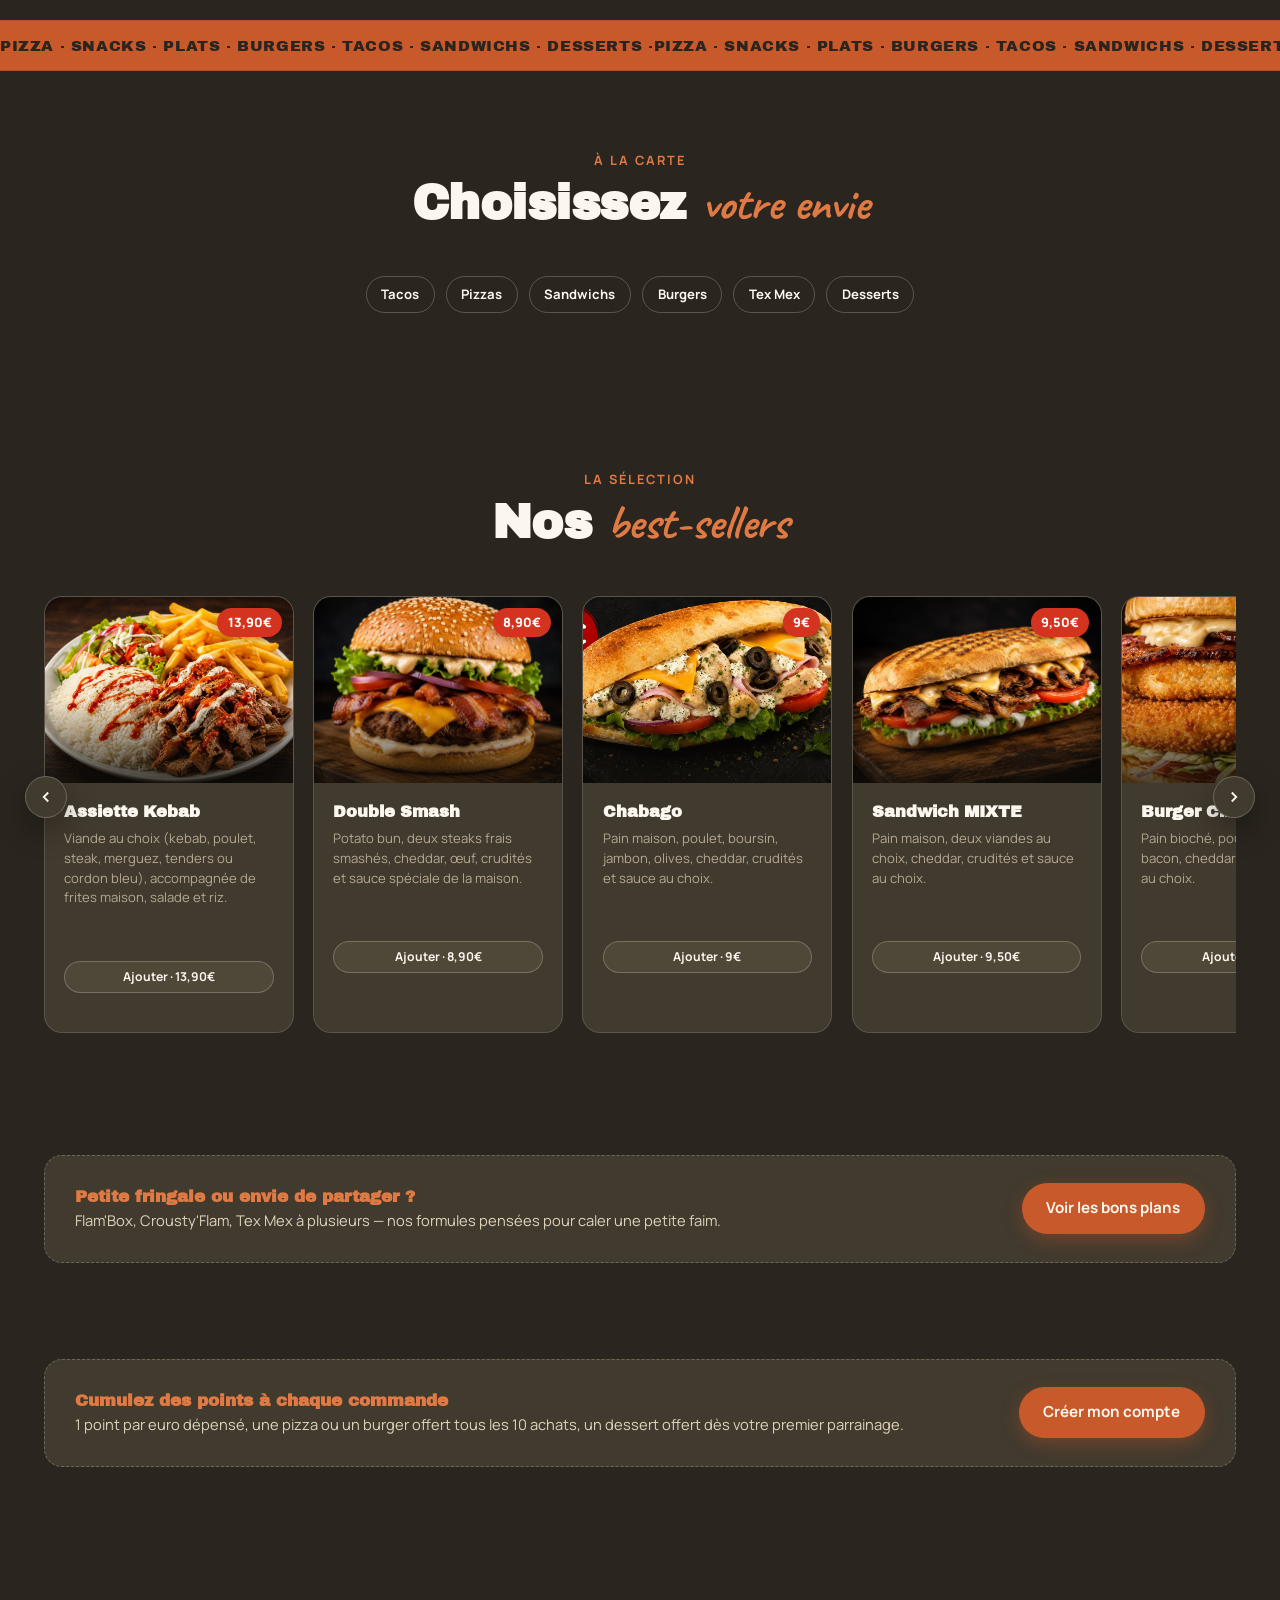
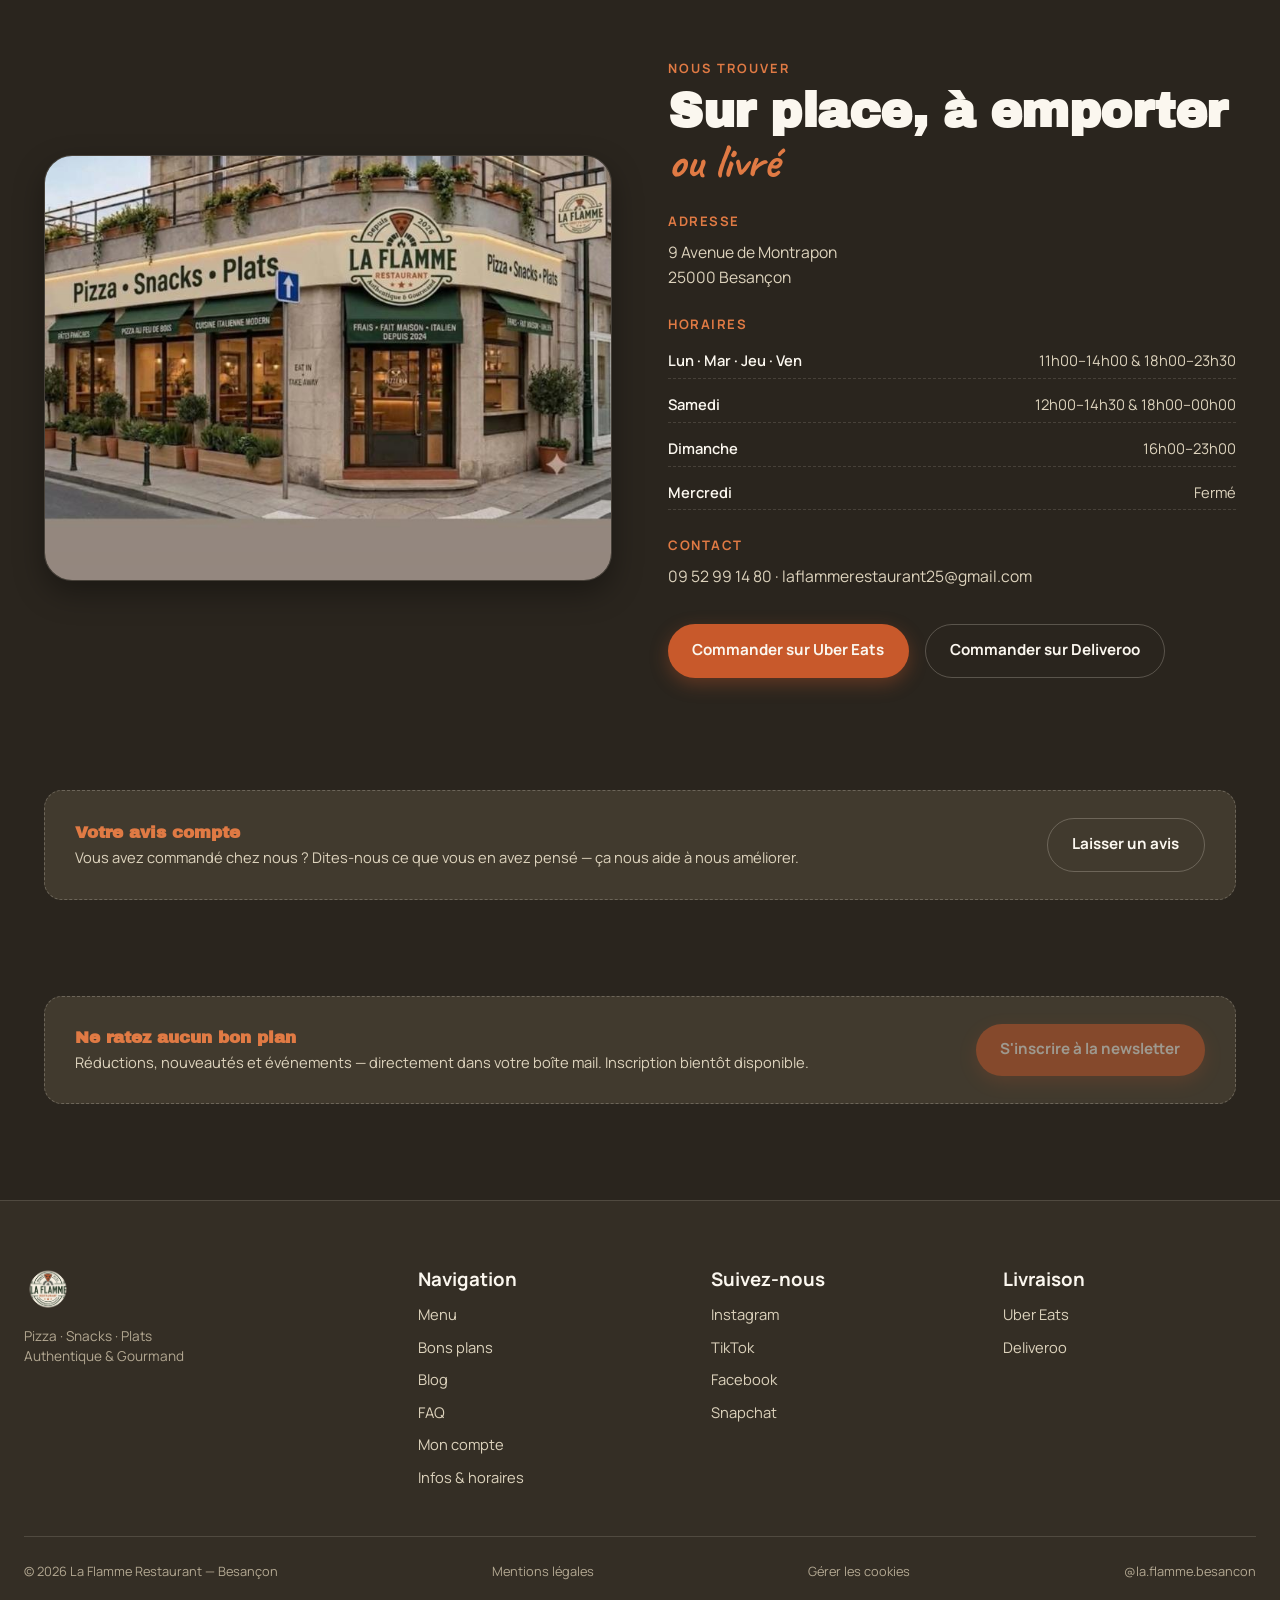
==== commit ab4943ee: "Fix login flow, add loyalty teaser, mobile cart bar, legal pages & GTM consent - account.js: catch n" ====
--- a/index.html
+++ b/index.html
@@ -221,6 +221,19 @@
   </div>
 </section>
 
+<!-- Fidélité teaser — generic pitch by default, upgraded with the visitor's
+     real points/stamps once main.js confirms a Supabase session (see
+     initRewardsTeaser). -->
+<section class="best" style="padding-top:0;" id="rewardsTeaser">
+  <div class="info-card reveal" style="max-width:1240px; margin:0 auto; flex-direction:row; align-items:center; justify-content:space-between; gap:1.5rem; flex-wrap:wrap;">
+    <div>
+      <h3 id="rewardsTeaserTitle">Cumulez des points à chaque commande</h3>
+      <p id="rewardsTeaserText">1 point par euro dépensé, une pizza ou un burger offert tous les 10 achats, un dessert offert dès votre premier parrainage.</p>
+    </div>
+    <a href="compte.html" class="btn btn--primary" id="rewardsTeaserCta">Créer mon compte</a>
+  </div>
+</section>
+
 <section class="infos" id="infos">
   <div class="infos__grid">
     <div class="infos__photo reveal">
@@ -362,6 +375,8 @@
   </div>
   <div class="footer__bottom">
     <span>© 2026 La Flamme Restaurant — Besançon</span>
+    <a href="mentions-legales.html">Mentions légales</a>
+    <button type="button" class="footer__link-btn" id="manageCookiesLink">Gérer les cookies</button>
     <span>@la.flamme.besancon</span>
   </div>
 </footer>
--- a/assets/css/style.css
+++ b/assets/css/style.css
@@ -982,6 +982,10 @@
   display: flex; justify-content: space-between; flex-wrap: wrap; gap: .6rem;
   color: var(--cream-mute); font-size: .8rem;
 }
+.footer__bottom a { color: var(--cream-mute); transition: color var(--dur-micro) var(--ease-standard); }
+.footer__bottom a:hover { color: var(--terracotta-light); }
+.footer__link-btn { font: inherit; color: var(--cream-mute); background: none; border: none; padding: 0; cursor: pointer; transition: color var(--dur-micro) var(--ease-standard); }
+.footer__link-btn:hover { color: var(--terracotta-light); }
 
 /* ---------------------------------------------------------------------- */
 /* Responsive                                                              */
@@ -1143,6 +1147,59 @@
 .cart__hint { font-size: .74rem; color: var(--cream-mute); margin-top: .9rem; line-height: 1.5; text-align: center; }
 
 body.cart-open { overflow: hidden; }
+
+/* Sticky mobile cart bar — injected in JS (see initCart in main.js), shown
+   only once the cart has items, hidden above 600px where the nav cart
+   icon is already visible at all times. */
+.cart-bar {
+  display: none;
+  position: fixed;
+  left: 0; right: 0; bottom: 0;
+  z-index: 250;
+  align-items: center;
+  gap: .7rem;
+  width: 100%;
+  padding: .8rem 1.1rem calc(.8rem + env(safe-area-inset-bottom, 0px));
+  background: var(--terracotta);
+  color: var(--cream);
+  border: none;
+  box-shadow: var(--shadow-3);
+  transform: translateY(100%);
+  transition: transform var(--dur-ui) var(--ease-out);
+}
+.cart-bar.is-visible { transform: translateY(0); }
+.cart-bar__icon { font-size: 1.1rem; line-height: 1; }
+.cart-bar__text { flex: 1 1 auto; text-align: left; font-size: .86rem; font-weight: 600; font-variant-numeric: tabular-nums; }
+.cart-bar__cta { font-weight: 800; font-size: .82rem; text-decoration: underline; text-underline-offset: 3px; white-space: nowrap; }
+@media (min-width: 601px) {
+  .cart-bar { display: none !important; }
+}
+@media (max-width: 600px) {
+  .cart-bar.is-visible { display: flex; }
+}
+
+/* Cookie consent banner — see initCookieConsent in main.js */
+.consent-banner {
+  position: fixed;
+  left: 0; right: 0; bottom: 0;
+  z-index: 300;
+  display: flex;
+  align-items: center;
+  justify-content: space-between;
+  flex-wrap: wrap;
+  gap: 1rem;
+  padding: 1.1rem 1.5rem calc(1.1rem + env(safe-area-inset-bottom, 0px));
+  background: var(--surface);
+  border-top: 1px solid var(--line-strong);
+  box-shadow: var(--shadow-3);
+}
+.consent-banner__text { flex: 1 1 360px; color: var(--cream-dim); font-size: .85rem; line-height: 1.55; margin: 0; }
+.consent-banner__text a { color: var(--terracotta-light); text-decoration: underline; text-underline-offset: 2px; }
+.consent-banner__actions { display: flex; gap: .7rem; flex-shrink: 0; }
+@media (max-width: 480px) {
+  .consent-banner__actions { width: 100%; }
+  .consent-banner__actions .btn { flex: 1; }
+}
 
 /* ==========================================================================
    ADD-TO-CART controls (menu rows + grid cards)
